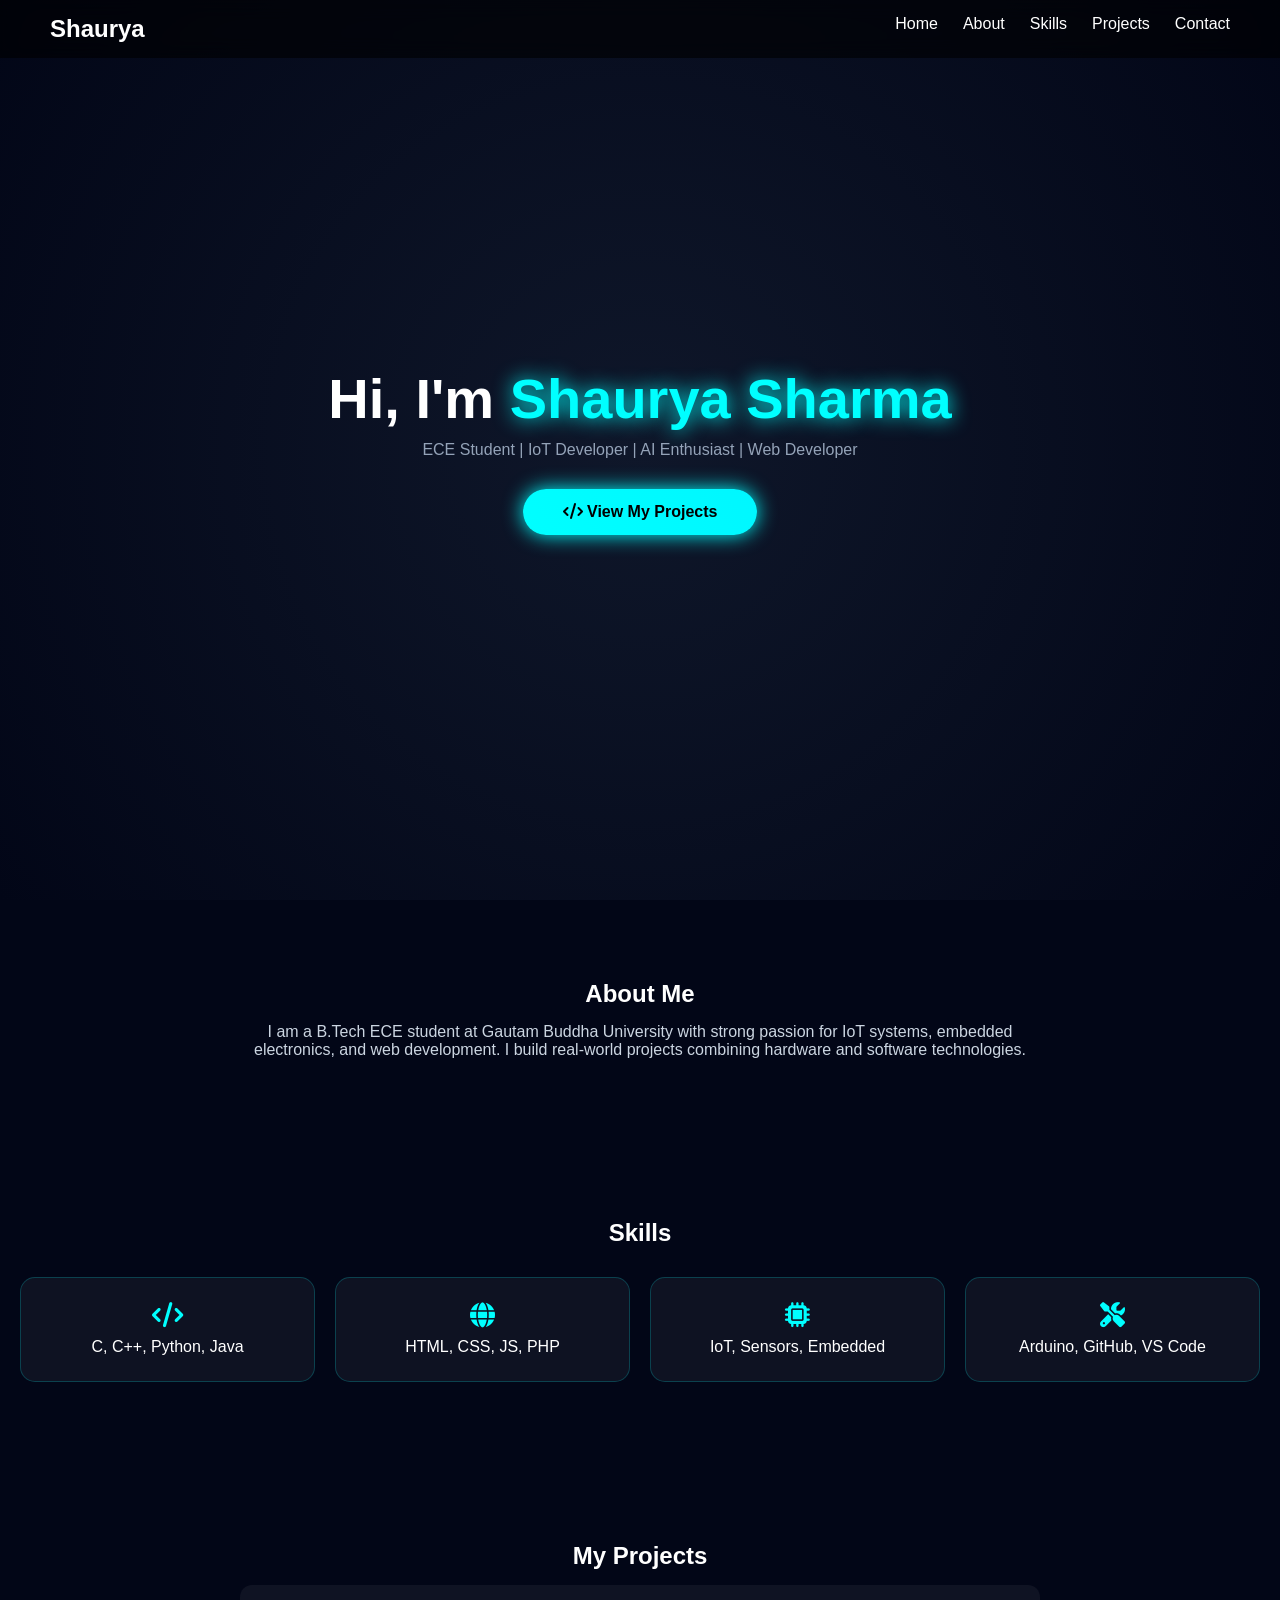
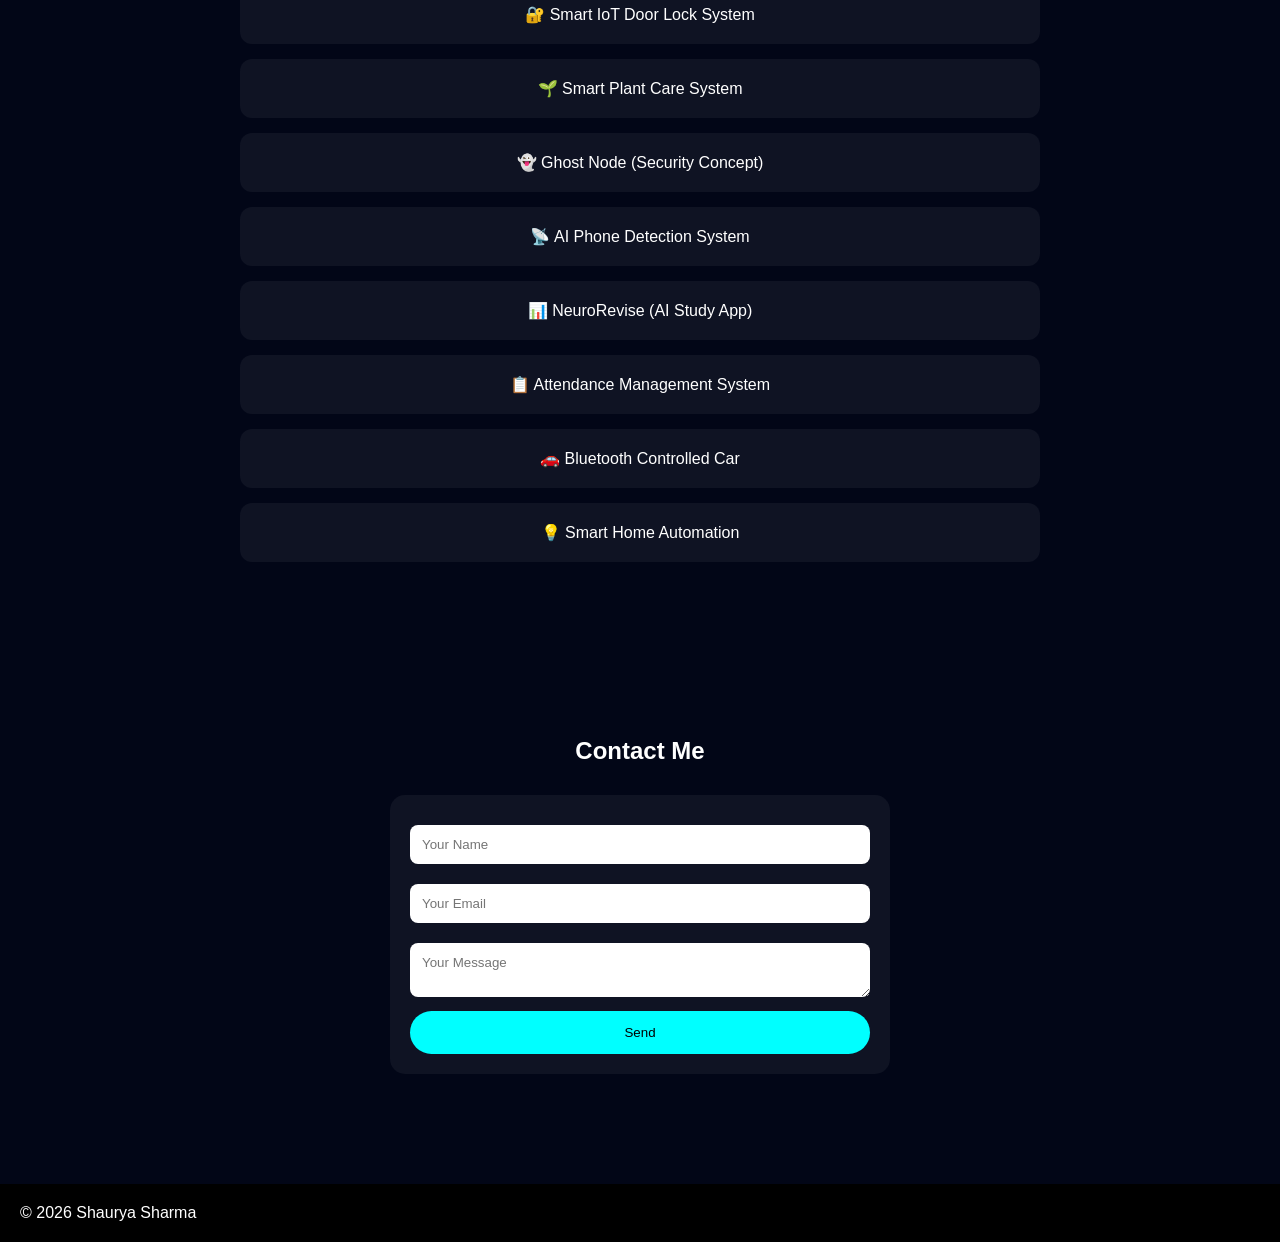
==== index.html @ 79d7ca8f "Update index.html" ====
<!DOCTYPE html>
<html lang="en">
<head>
<meta charset="UTF-8">
<meta name="viewport" content="width=device-width, initial-scale=1.0">
<title>Shaurya Sharma Portfolio</title>

<!-- ICONS -->
<link rel="stylesheet" href="https://cdnjs.cloudflare.com/ajax/libs/font-awesome/6.5.0/css/all.min.css">

<style>

/* RESET */
* {
    margin: 0;
    padding: 0;
    box-sizing: border-box;
    font-family: Arial;
}

body {
    background: #020617;
    color: white;
}

/* NAVBAR */
header {
    position: fixed;
    width: 100%;
    backdrop-filter: blur(10px);
    background: rgba(0,0,0,0.6);
    z-index: 1000;
}

nav {
    display: flex;
    justify-content: space-between;
    padding: 15px 50px;
}

nav ul {
    display: flex;
    list-style: none;
    gap: 25px;
}

nav a {
    color: white;
    text-decoration: none;
}

nav a:hover {
    color: cyan;
}

/* HERO */
#home {
    height: 100vh;
    display: flex;
    justify-content: center;
    align-items: center;
    background: radial-gradient(circle, #0f172a, #020617);
    text-align: center;
}

.home-content h1 {
    font-size: 3.5rem;
}

.home-content span {
    color: cyan;
    text-shadow: 0 0 20px cyan;
}

.home-content p {
    margin-top: 10px;
    color: #94a3b8;
}

.btn {
    margin-top: 30px;
    padding: 14px 40px;
    background: linear-gradient(45deg, cyan, #00f7ff);
    color: black;
    border-radius: 50px;
    font-weight: bold;
    text-decoration: none;
    box-shadow: 0 0 20px cyan;
    display: inline-block;
}

.btn:hover {
    transform: scale(1.1);
}

/* SECTIONS */
section {
    padding: 80px 20px;
    text-align: center;
}

/* ABOUT */
#about p {
    max-width: 800px;
    margin: auto;
    margin-top: 15px;
    color: #cbd5e1;
}

/* SKILLS */
.grid {
    display: grid;
    grid-template-columns: repeat(auto-fit, minmax(220px,1fr));
    gap: 20px;
    margin-top: 30px;
}

.card {
    padding: 25px;
    border-radius: 15px;
    background: rgba(255,255,255,0.05);
    border: 1px solid rgba(0,255,255,0.2);
}

.card i {
    font-size: 25px;
    color: cyan;
    margin-bottom: 10px;
}

.card:hover {
    transform: translateY(-10px);
    box-shadow: 0 0 20px cyan;
}

/* PROJECTS */
.project {
    max-width: 800px;
    margin: 15px auto;
    padding: 20px;
    border-radius: 12px;
    background: rgba(255,255,255,0.05);
}

.project:hover {
    box-shadow: 0 0 20px cyan;
}

/* CONTACT */
#contact form {
    max-width: 500px;
    margin: 30px auto;
    padding: 20px;
    border-radius: 15px;
    background: rgba(255,255,255,0.05);
}

input, textarea {
    width: 100%;
    margin: 10px 0;
    padding: 12px;
    border-radius: 8px;
    border: none;
}

button {
    width: 100%;
    padding: 14px;
    background: cyan;
    border: none;
    border-radius: 30px;
}

/* FOOTER */
footer {
    background: black;
    padding: 20px;
}

</style>
</head>

<body>

<header>
    <nav>
        <h2>Shaurya</h2>
        <ul>
            <li><a href="#home">Home</a></li>
            <li><a href="#about">About</a></li>
            <li><a href="#skills">Skills</a></li>
            <li><a href="#projects">Projects</a></li>
            <li><a href="#contact">Contact</a></li>
        </ul>
    </nav>
</header>

<!-- HOME -->
<section id="home">
    <div class="home-content">
        <h1>Hi, I'm <span>Shaurya Sharma</span></h1>
        <p>ECE Student | IoT Developer | AI Enthusiast | Web Developer</p>
        <a href="#projects" class="btn"><i class="fas fa-code"></i> View My Projects</a>
    </div>
</section>

<!-- ABOUT -->
<section id="about">
    <h2>About Me</h2>
    <p>
        I am a B.Tech ECE student at Gautam Buddha University with strong passion for IoT systems,
        embedded electronics, and web development. I build real-world projects combining hardware
        and software technologies.
    </p>
</section>

<!-- SKILLS -->
<section id="skills">
    <h2>Skills</h2>

    <div class="grid">
        <div class="card"><i class="fas fa-code"></i><p>C, C++, Python, Java</p></div>
        <div class="card"><i class="fas fa-globe"></i><p>HTML, CSS, JS, PHP</p></div>
        <div class="card"><i class="fas fa-microchip"></i><p>IoT, Sensors, Embedded</p></div>
        <div class="card"><i class="fas fa-tools"></i><p>Arduino, GitHub, VS Code</p></div>
    </div>
</section>

<!-- PROJECTS -->
<section id="projects">
<h2>My Projects</h2>

<div class="project">🔐 Smart IoT Door Lock System</div>
<div class="project">🌱 Smart Plant Care System</div>
<div class="project">👻 Ghost Node (Security Concept)</div>
<div class="project">📡 AI Phone Detection System</div>
<div class="project">📊 NeuroRevise (AI Study App)</div>
<div class="project">📋 Attendance Management System</div>
<div class="project">🚗 Bluetooth Controlled Car</div>
<div class="project">💡 Smart Home Automation</div>

</section>

<!-- CONTACT -->
<section id="contact">
<h2>Contact Me</h2>

<form>
<input type="text" placeholder="Your Name">
<input type="email" placeholder="Your Email">
<textarea placeholder="Your Message"></textarea>
<button>Send</button>
</form>

</section>

<footer>
<p>© 2026 Shaurya Sharma</p>
</footer>

</body>
</html>
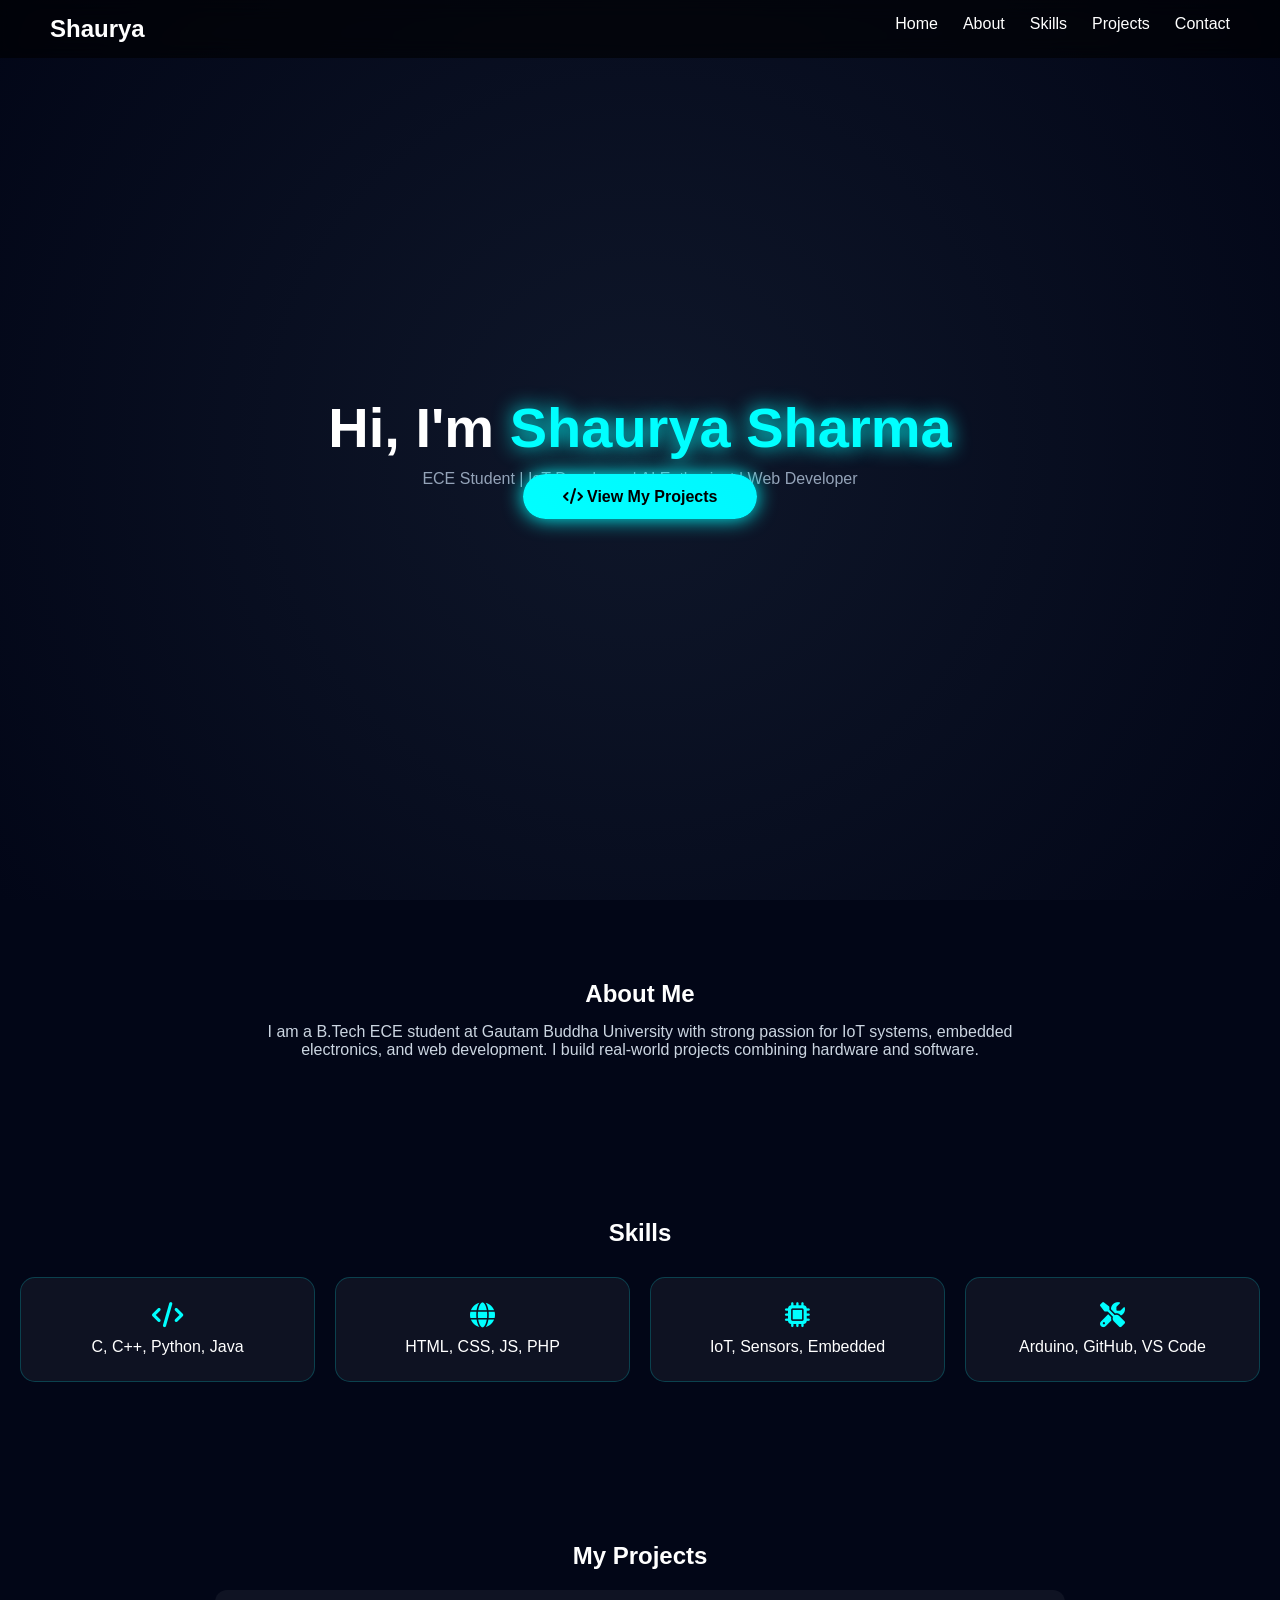
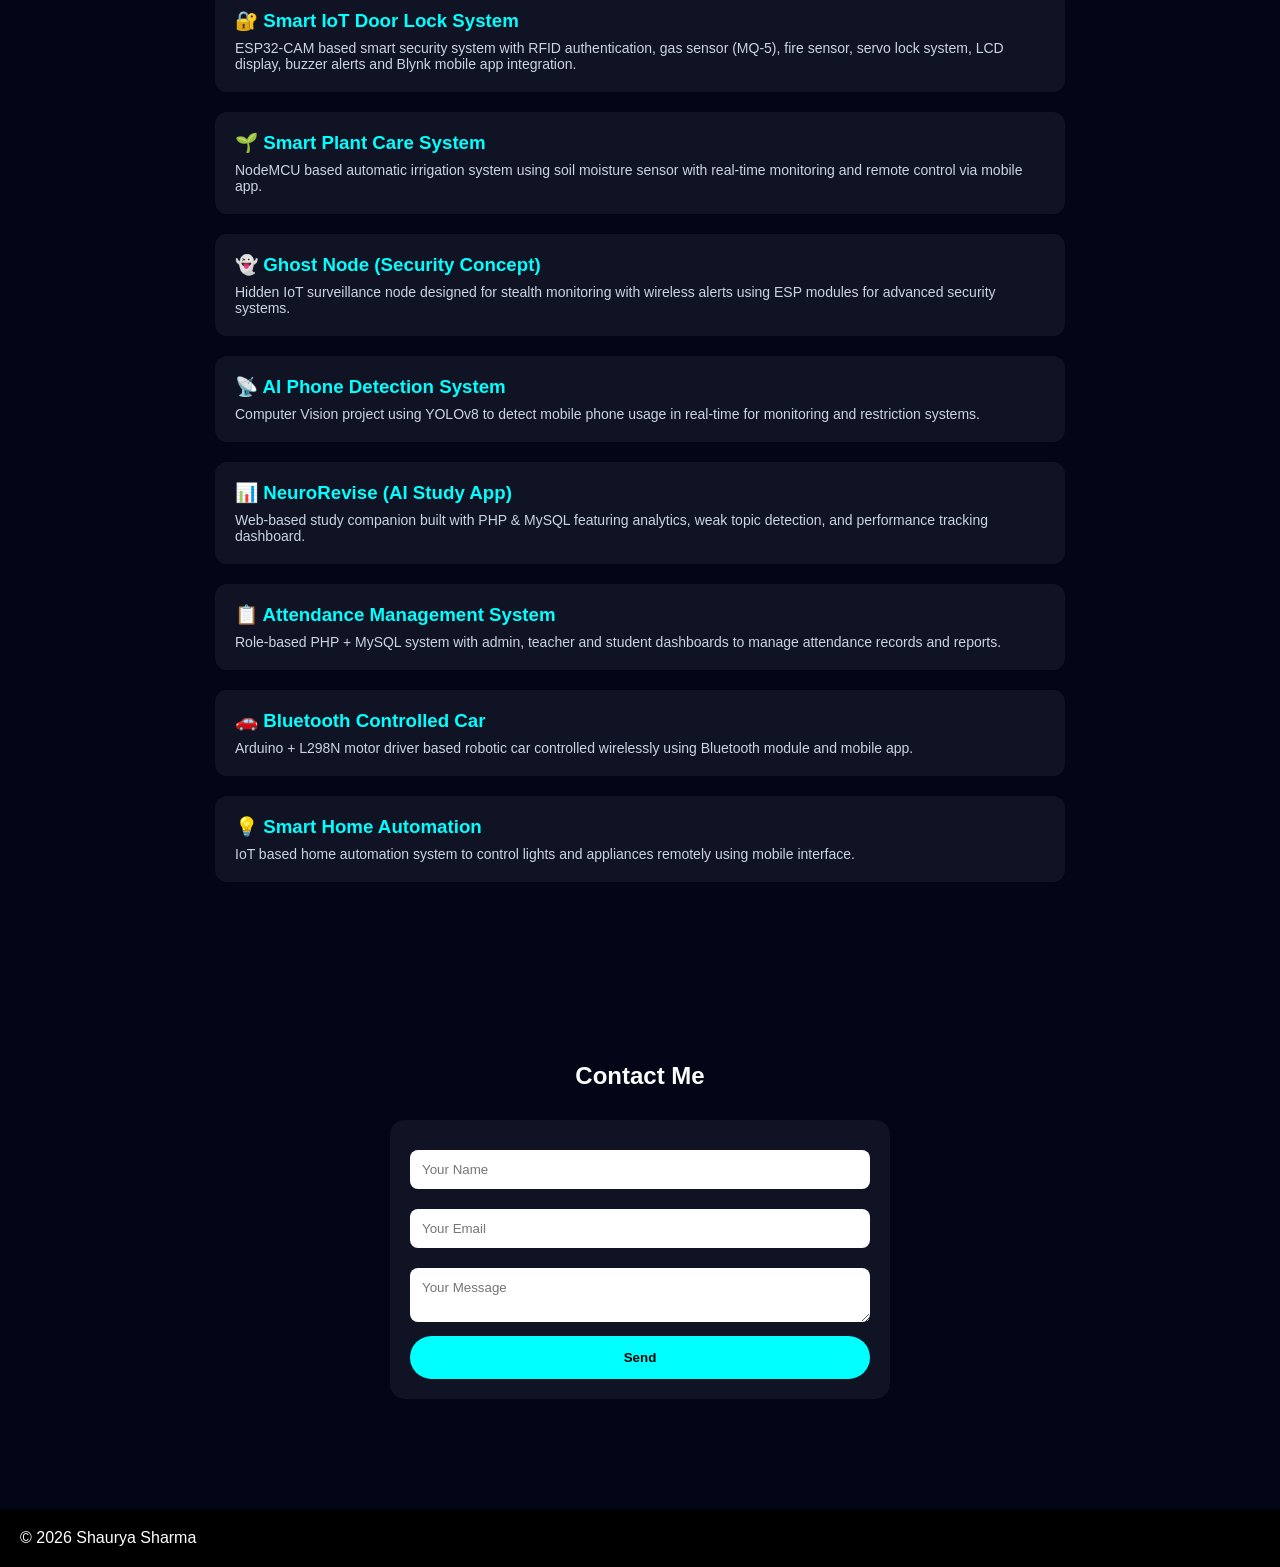
==== commit 69286c95: "Update index.html" ====
--- a/index.html
+++ b/index.html
@@ -5,7 +5,6 @@
 <meta name="viewport" content="width=device-width, initial-scale=1.0">
 <title>Shaurya Sharma Portfolio</title>
 
-<!-- ICONS -->
 <link rel="stylesheet" href="https://cdnjs.cloudflare.com/ajax/libs/font-awesome/6.5.0/css/all.min.css">
 
 <style>
@@ -27,8 +26,8 @@
 header {
     position: fixed;
     width: 100%;
+    background: rgba(0,0,0,0.6);
     backdrop-filter: blur(10px);
-    background: rgba(0,0,0,0.6);
     z-index: 1000;
 }
 
@@ -59,8 +58,8 @@
     display: flex;
     justify-content: center;
     align-items: center;
+    text-align: center;
     background: radial-gradient(circle, #0f172a, #020617);
-    text-align: center;
 }
 
 .home-content h1 {
@@ -86,7 +85,6 @@
     font-weight: bold;
     text-decoration: none;
     box-shadow: 0 0 20px cyan;
-    display: inline-block;
 }
 
 .btn:hover {
@@ -135,15 +133,22 @@
 
 /* PROJECTS */
 .project {
-    max-width: 800px;
-    margin: 15px auto;
+    max-width: 850px;
+    margin: 20px auto;
     padding: 20px;
     border-radius: 12px;
     background: rgba(255,255,255,0.05);
-}
-
-.project:hover {
-    box-shadow: 0 0 20px cyan;
+    text-align: left;
+}
+
+.project h3 {
+    color: cyan;
+    margin-bottom: 8px;
+}
+
+.project p {
+    color: #cbd5e1;
+    font-size: 14px;
 }
 
 /* CONTACT */
@@ -169,6 +174,7 @@
     background: cyan;
     border: none;
     border-radius: 30px;
+    font-weight: bold;
 }
 
 /* FOOTER */
@@ -183,75 +189,102 @@
 <body>
 
 <header>
-    <nav>
-        <h2>Shaurya</h2>
-        <ul>
-            <li><a href="#home">Home</a></li>
-            <li><a href="#about">About</a></li>
-            <li><a href="#skills">Skills</a></li>
-            <li><a href="#projects">Projects</a></li>
-            <li><a href="#contact">Contact</a></li>
-        </ul>
-    </nav>
+<nav>
+<h2>Shaurya</h2>
+<ul>
+<li><a href="#home">Home</a></li>
+<li><a href="#about">About</a></li>
+<li><a href="#skills">Skills</a></li>
+<li><a href="#projects">Projects</a></li>
+<li><a href="#contact">Contact</a></li>
+</ul>
+</nav>
 </header>
 
 <!-- HOME -->
 <section id="home">
-    <div class="home-content">
-        <h1>Hi, I'm <span>Shaurya Sharma</span></h1>
-        <p>ECE Student | IoT Developer | AI Enthusiast | Web Developer</p>
-        <a href="#projects" class="btn"><i class="fas fa-code"></i> View My Projects</a>
-    </div>
+<div class="home-content">
+<h1>Hi, I'm <span>Shaurya Sharma</span></h1>
+<p>ECE Student | IoT Developer | AI Enthusiast | Web Developer</p>
+<a href="#projects" class="btn"><i class="fas fa-code"></i> View My Projects</a>
+</div>
 </section>
 
 <!-- ABOUT -->
 <section id="about">
-    <h2>About Me</h2>
-    <p>
-        I am a B.Tech ECE student at Gautam Buddha University with strong passion for IoT systems,
-        embedded electronics, and web development. I build real-world projects combining hardware
-        and software technologies.
-    </p>
+<h2>About Me</h2>
+<p>
+I am a B.Tech ECE student at Gautam Buddha University with strong passion for IoT systems,
+embedded electronics, and web development. I build real-world projects combining hardware and software.
+</p>
 </section>
 
 <!-- SKILLS -->
 <section id="skills">
-    <h2>Skills</h2>
-
-    <div class="grid">
-        <div class="card"><i class="fas fa-code"></i><p>C, C++, Python, Java</p></div>
-        <div class="card"><i class="fas fa-globe"></i><p>HTML, CSS, JS, PHP</p></div>
-        <div class="card"><i class="fas fa-microchip"></i><p>IoT, Sensors, Embedded</p></div>
-        <div class="card"><i class="fas fa-tools"></i><p>Arduino, GitHub, VS Code</p></div>
-    </div>
+<h2>Skills</h2>
+<div class="grid">
+<div class="card"><i class="fas fa-code"></i><p>C, C++, Python, Java</p></div>
+<div class="card"><i class="fas fa-globe"></i><p>HTML, CSS, JS, PHP</p></div>
+<div class="card"><i class="fas fa-microchip"></i><p>IoT, Sensors, Embedded</p></div>
+<div class="card"><i class="fas fa-tools"></i><p>Arduino, GitHub, VS Code</p></div>
+</div>
 </section>
 
 <!-- PROJECTS -->
 <section id="projects">
 <h2>My Projects</h2>
 
-<div class="project">🔐 Smart IoT Door Lock System</div>
-<div class="project">🌱 Smart Plant Care System</div>
-<div class="project">👻 Ghost Node (Security Concept)</div>
-<div class="project">📡 AI Phone Detection System</div>
-<div class="project">📊 NeuroRevise (AI Study App)</div>
-<div class="project">📋 Attendance Management System</div>
-<div class="project">🚗 Bluetooth Controlled Car</div>
-<div class="project">💡 Smart Home Automation</div>
+<div class="project">
+<h3>🔐 Smart IoT Door Lock System</h3>
+<p>ESP32-CAM based smart security system with RFID authentication, gas sensor (MQ-5), fire sensor, servo lock system, LCD display, buzzer alerts and Blynk mobile app integration.</p>
+</div>
+
+<div class="project">
+<h3>🌱 Smart Plant Care System</h3>
+<p>NodeMCU based automatic irrigation system using soil moisture sensor with real-time monitoring and remote control via mobile app.</p>
+</div>
+
+<div class="project">
+<h3>👻 Ghost Node (Security Concept)</h3>
+<p>Hidden IoT surveillance node designed for stealth monitoring with wireless alerts using ESP modules for advanced security systems.</p>
+</div>
+
+<div class="project">
+<h3>📡 AI Phone Detection System</h3>
+<p>Computer Vision project using YOLOv8 to detect mobile phone usage in real-time for monitoring and restriction systems.</p>
+</div>
+
+<div class="project">
+<h3>📊 NeuroRevise (AI Study App)</h3>
+<p>Web-based study companion built with PHP & MySQL featuring analytics, weak topic detection, and performance tracking dashboard.</p>
+</div>
+
+<div class="project">
+<h3>📋 Attendance Management System</h3>
+<p>Role-based PHP + MySQL system with admin, teacher and student dashboards to manage attendance records and reports.</p>
+</div>
+
+<div class="project">
+<h3>🚗 Bluetooth Controlled Car</h3>
+<p>Arduino + L298N motor driver based robotic car controlled wirelessly using Bluetooth module and mobile app.</p>
+</div>
+
+<div class="project">
+<h3>💡 Smart Home Automation</h3>
+<p>IoT based home automation system to control lights and appliances remotely using mobile interface.</p>
+</div>
 
 </section>
 
 <!-- CONTACT -->
 <section id="contact">
 <h2>Contact Me</h2>
-
 <form>
 <input type="text" placeholder="Your Name">
 <input type="email" placeholder="Your Email">
 <textarea placeholder="Your Message"></textarea>
 <button>Send</button>
 </form>
-
 </section>
 
 <footer>
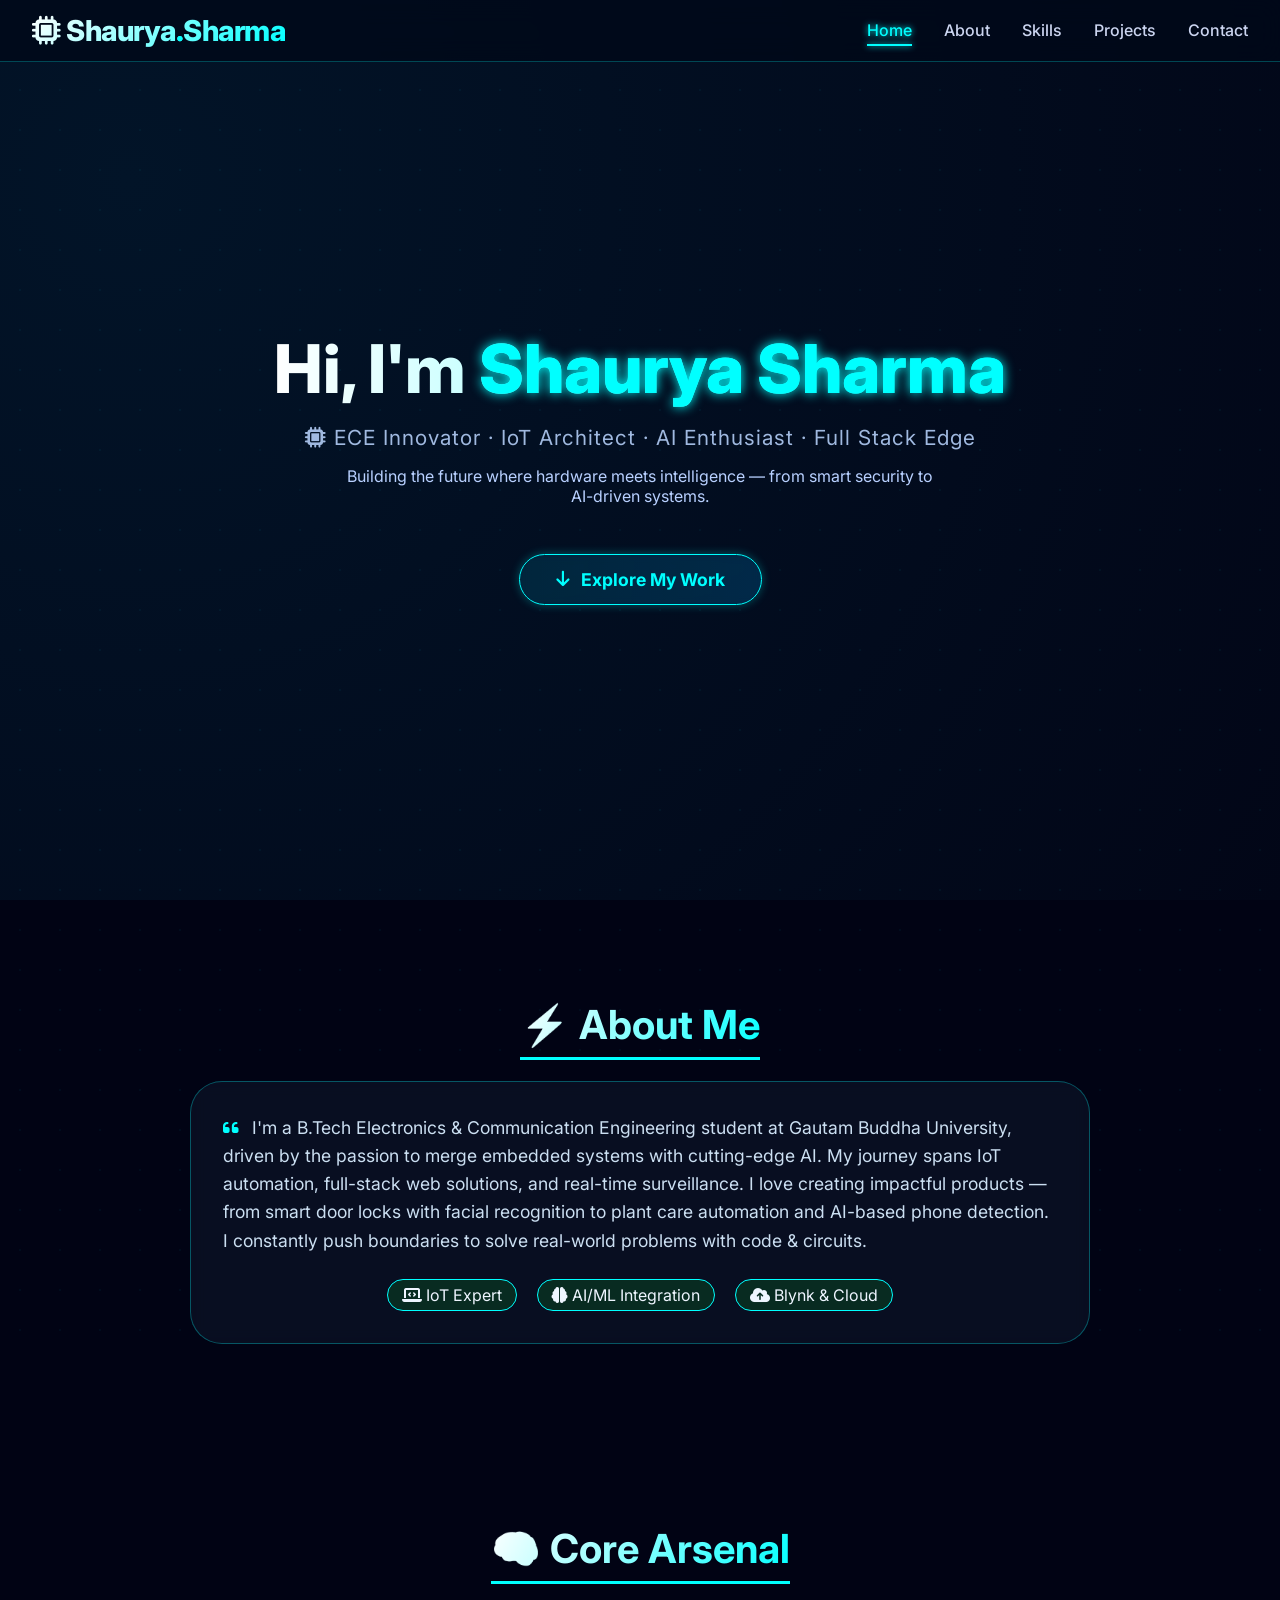
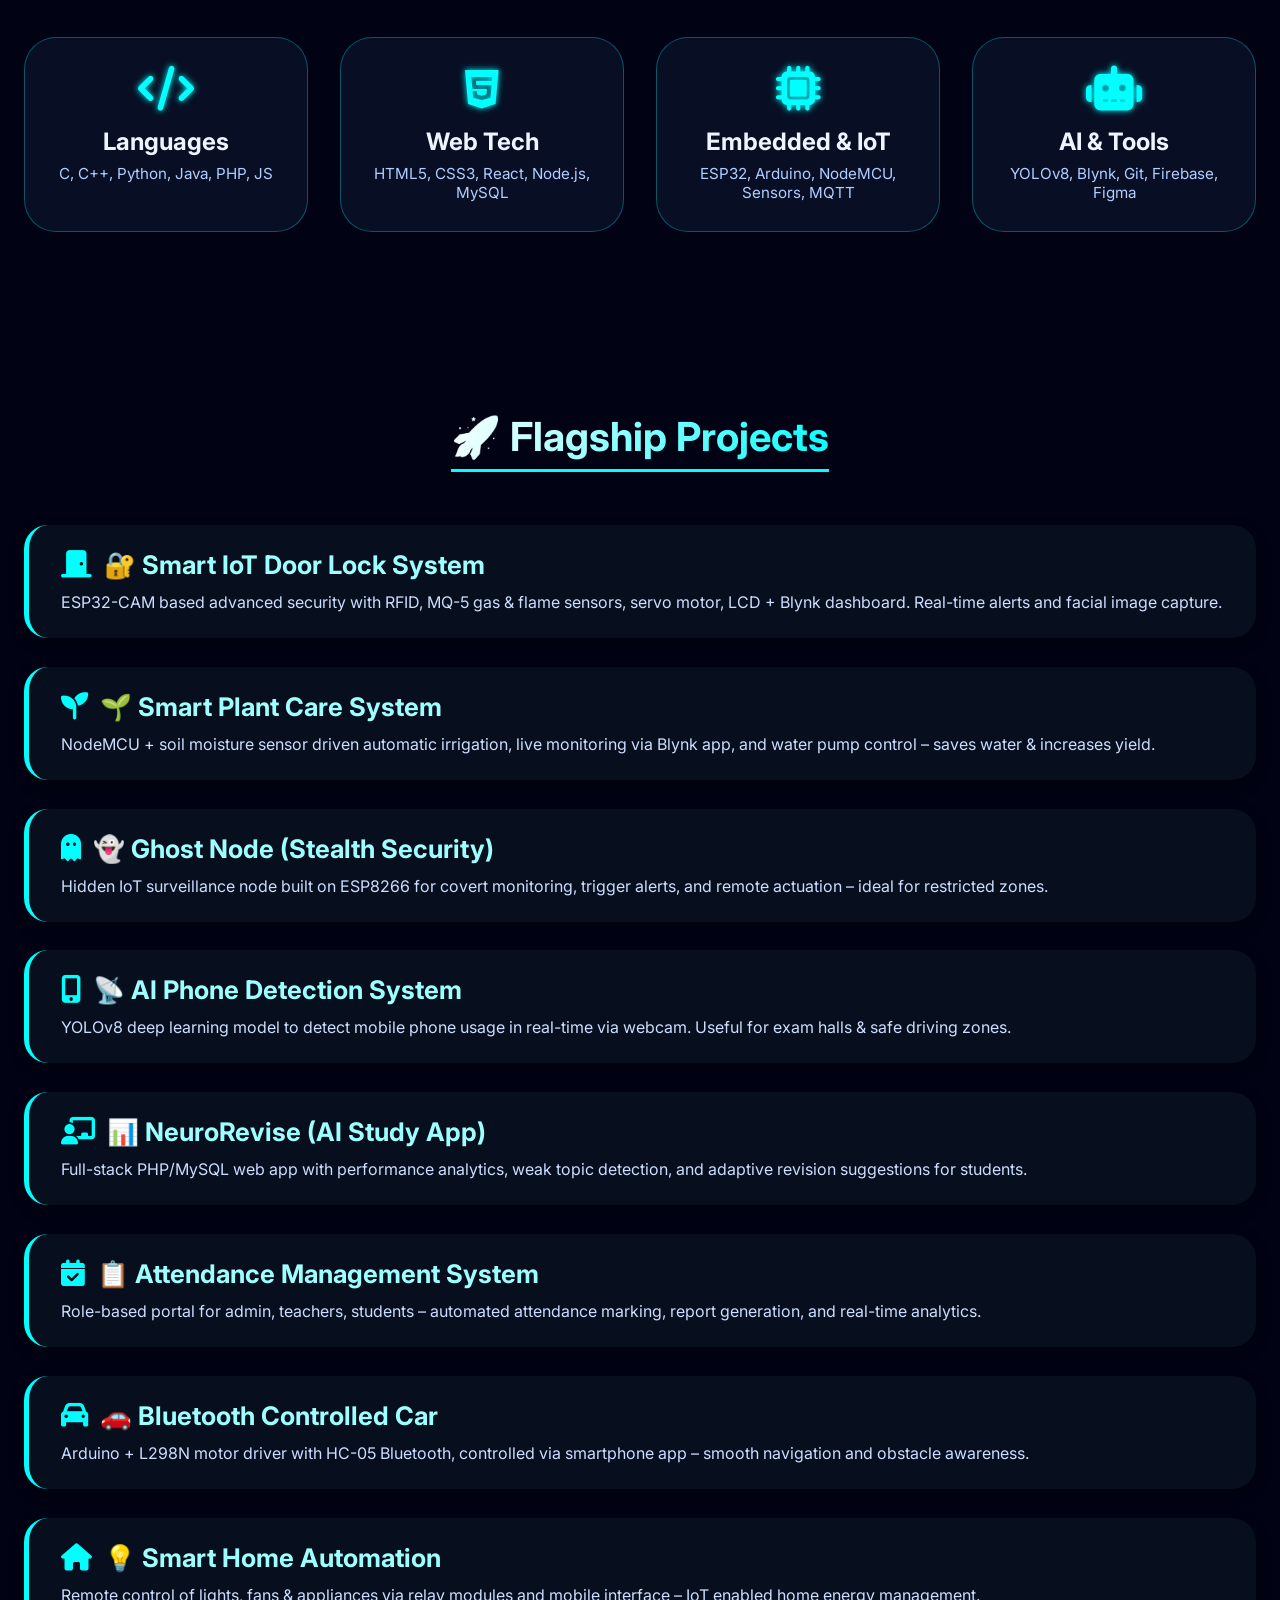
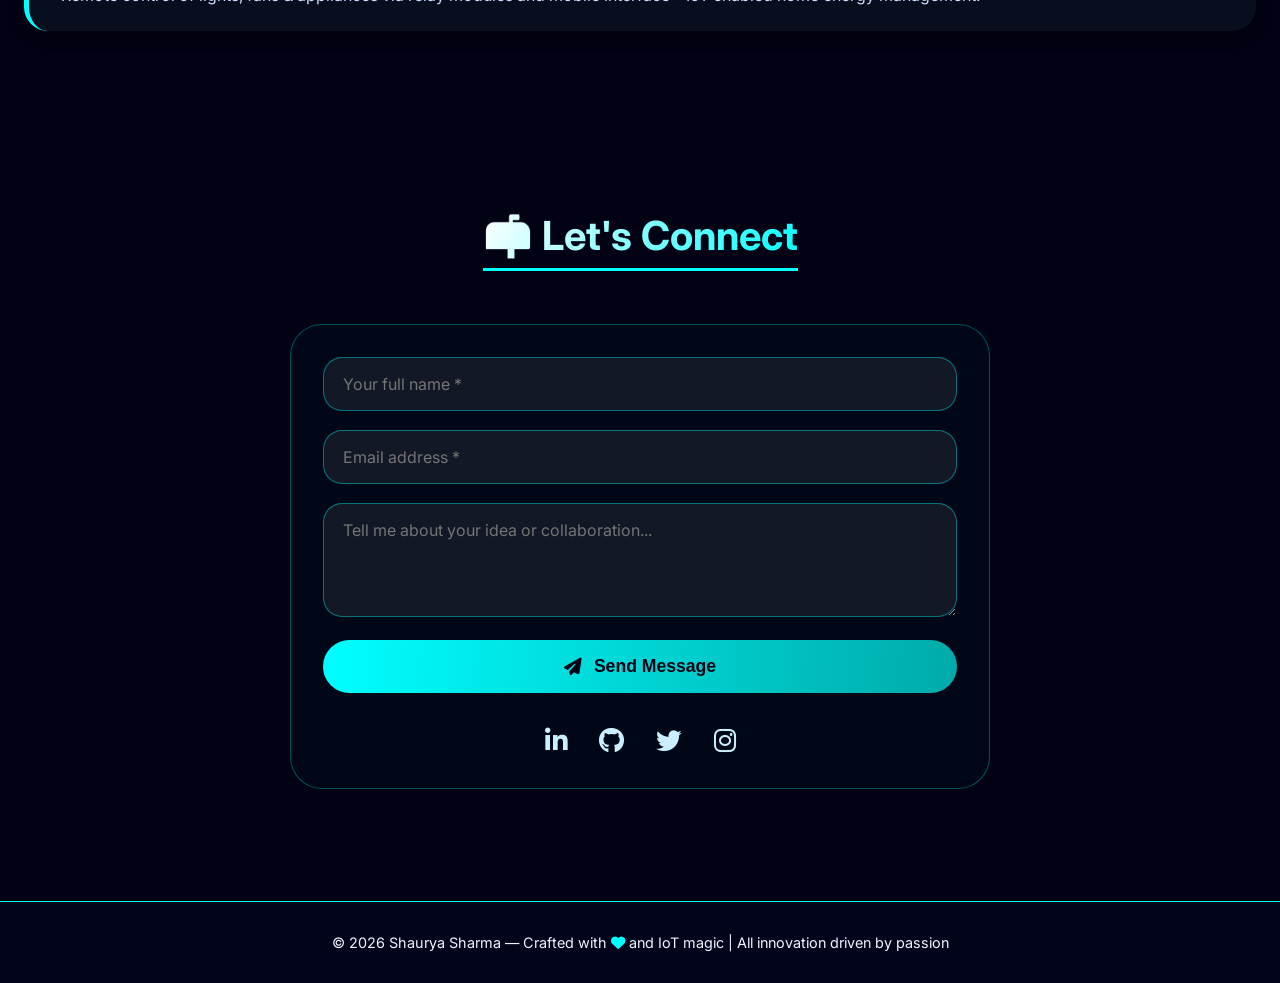
==== commit 64c5f83e: "Update index.html" ====
--- a/index.html
+++ b/index.html
@@ -2,294 +2,626 @@
 <html lang="en">
 <head>
 <meta charset="UTF-8">
-<meta name="viewport" content="width=device-width, initial-scale=1.0">
-<title>Shaurya Sharma Portfolio</title>
-
+<meta name="viewport" content="width=device-width, initial-scale=1.0, user-scalable=yes">
+<title>Shaurya Sharma | AI & IoT Innovator</title>
+<!-- Font Awesome 6 (Free) -->
 <link rel="stylesheet" href="https://cdnjs.cloudflare.com/ajax/libs/font-awesome/6.5.0/css/all.min.css">
-
+<!-- Google Fonts: Modern & Tech-oriented -->
+<link href="https://fonts.googleapis.com/css2?family=Inter:opsz,wght@14..32,300;14..32,400;14..32,600;14..32,700;14..32,800&family=Space+Grotesk:wght@400;500;600&display=swap" rel="stylesheet">
 <style>
-
-/* RESET */
-* {
+  * {
     margin: 0;
     padding: 0;
     box-sizing: border-box;
-    font-family: Arial;
-}
-
-body {
-    background: #020617;
-    color: white;
-}
-
-/* NAVBAR */
-header {
+  }
+
+  body {
+    font-family: 'Inter', 'Space Grotesk', sans-serif;
+    background: #010314;
+    color: #eef5ff;
+    scroll-behavior: smooth;
+    overflow-x: hidden;
+  }
+
+  /* animated gradient background */
+  .bg-animate {
+    position: fixed;
+    top: 0;
+    left: 0;
+    width: 100%;
+    height: 100%;
+    z-index: -2;
+    background: radial-gradient(circle at 10% 20%, rgba(2, 20, 40, 1) 0%, #020617 100%);
+  }
+
+  .bg-animate::before {
+    content: "";
+    position: absolute;
+    width: 200%;
+    height: 200%;
+    top: -50%;
+    left: -50%;
+    background: radial-gradient(circle, rgba(0, 255, 255, 0.08) 1px, transparent 1px);
+    background-size: 40px 40px;
+    animation: shiftBg 90s linear infinite;
+    opacity: 0.5;
+    pointer-events: none;
+  }
+
+  @keyframes shiftBg {
+    0% { transform: translate(0, 0); }
+    100% { transform: translate(80px, 80px); }
+  }
+
+  /* custom neon glow */
+  :root {
+    --cyan-glow: 0 0 8px rgba(0, 255, 255, 0.6), 0 0 20px rgba(0, 210, 255, 0.4);
+    --card-border: rgba(0, 255, 255, 0.25);
+  }
+
+  /* NAVBAR – glassmorphism + floating */
+  header {
     position: fixed;
     width: 100%;
-    background: rgba(0,0,0,0.6);
-    backdrop-filter: blur(10px);
-    z-index: 1000;
-}
-
-nav {
+    top: 0;
+    left: 0;
+    z-index: 1100;
+    padding: 0.8rem 2rem;
+    background: rgba(1, 8, 25, 0.75);
+    backdrop-filter: blur(12px);
+    border-bottom: 1px solid rgba(0, 255, 255, 0.25);
+    transition: all 0.3s;
+  }
+
+  nav {
+    max-width: 1400px;
+    margin: 0 auto;
     display: flex;
     justify-content: space-between;
-    padding: 15px 50px;
-}
-
-nav ul {
+    align-items: center;
+    flex-wrap: wrap;
+  }
+
+  .logo {
+    font-size: 1.8rem;
+    font-weight: 800;
+    background: linear-gradient(135deg, #fff, #0ff);
+    -webkit-background-clip: text;
+    background-clip: text;
+    color: transparent;
+    letter-spacing: -0.5px;
+  }
+
+  .nav-links {
     display: flex;
+    gap: 2rem;
     list-style: none;
-    gap: 25px;
-}
-
-nav a {
+  }
+
+  .nav-links a {
+    color: #cbd5f0;
+    text-decoration: none;
+    font-weight: 500;
+    font-size: 1rem;
+    transition: 0.2s;
+    position: relative;
+  }
+
+  .nav-links a:hover, .nav-links a.active {
+    color: #0ff;
+    text-shadow: 0 0 6px cyan;
+  }
+
+  .nav-links a::after {
+    content: '';
+    position: absolute;
+    width: 0%;
+    height: 2px;
+    bottom: -6px;
+    left: 0;
+    background: #0ff;
+    transition: 0.3s;
+    box-shadow: 0 0 6px cyan;
+  }
+
+  .nav-links a:hover::after, .nav-links a.active::after {
+    width: 100%;
+  }
+
+  /* HERO SECTION */
+  .hero {
+    min-height: 100vh;
+    display: flex;
+    align-items: center;
+    justify-content: center;
+    text-align: center;
+    padding: 6rem 2rem 4rem;
+    position: relative;
+  }
+
+  .hero-content h1 {
+    font-size: 4.2rem;
+    font-weight: 800;
+    background: linear-gradient(to right, #ffffff, #9effff, #0ff);
+    -webkit-background-clip: text;
+    background-clip: text;
+    color: transparent;
+    animation: fadeUp 1s ease;
+  }
+
+  .hero-content .highlight {
+    color: #0ff;
+    text-shadow: 0 0 12px cyan;
+    display: inline-block;
+  }
+
+  .hero-tagline {
+    font-size: 1.3rem;
+    margin: 1rem 0;
+    color: #a0b9e0;
+    letter-spacing: 1px;
+  }
+
+  .cyber-btn {
+    display: inline-flex;
+    align-items: center;
+    gap: 12px;
+    margin-top: 2rem;
+    padding: 14px 36px;
+    background: linear-gradient(95deg, #00ccff20, #00aaff30);
+    border: 1.5px solid #0ff;
+    border-radius: 60px;
+    font-weight: 700;
+    font-size: 1.1rem;
+    color: #0ff;
+    text-decoration: none;
+    backdrop-filter: blur(4px);
+    transition: 0.25s;
+    box-shadow: 0 0 10px rgba(0, 255, 255, 0.3);
+  }
+
+  .cyber-btn:hover {
+    transform: scale(1.05);
+    background: #0ff;
+    color: #010314;
+    box-shadow: 0 0 28px cyan;
+    border-color: white;
+  }
+
+  @keyframes fadeUp {
+    from {
+      opacity: 0;
+      transform: translateY(35px);
+    }
+    to {
+      opacity: 1;
+      transform: translateY(0);
+    }
+  }
+
+  /* Section Styling */
+  section {
+    padding: 100px 24px 80px;
+    max-width: 1280px;
+    margin: 0 auto;
+  }
+
+  .section-title {
+    font-size: 2.5rem;
+    font-weight: 700;
+    text-align: center;
+    margin-bottom: 2rem;
+    position: relative;
+    display: inline-block;
+    width: 100%;
+  }
+
+  .section-title span {
+    background: linear-gradient(120deg, #fff, #0ff);
+    -webkit-background-clip: text;
+    background-clip: text;
+    color: transparent;
+    border-bottom: 3px solid cyan;
+    padding-bottom: 8px;
+  }
+
+  /* about card */
+  .about-card {
+    background: rgba(15, 25, 45, 0.55);
+    backdrop-filter: blur(8px);
+    border-radius: 2rem;
+    padding: 2rem;
+    border: 1px solid rgba(0, 255, 255, 0.3);
+    max-width: 900px;
+    margin: 0 auto;
+    transition: all 0.3s;
+  }
+
+  .about-card p {
+    font-size: 1.1rem;
+    line-height: 1.6;
+    color: #cbdff2;
+  }
+
+  /* Skills Grid Enhanced */
+  .skills-grid {
+    display: grid;
+    grid-template-columns: repeat(auto-fit, minmax(240px, 1fr));
+    gap: 2rem;
+    margin-top: 2rem;
+  }
+
+  .skill-card {
+    background: rgba(12, 22, 45, 0.7);
+    backdrop-filter: blur(4px);
+    padding: 1.8rem 1rem;
+    border-radius: 2rem;
+    text-align: center;
+    border: 1px solid rgba(0, 255, 255, 0.3);
+    transition: all 0.3s cubic-bezier(0.2, 0.9, 0.4, 1.1);
+    cursor: default;
+  }
+
+  .skill-card i {
+    font-size: 2.8rem;
+    color: #0ff;
+    margin-bottom: 1rem;
+    text-shadow: 0 0 6px cyan;
+  }
+
+  .skill-card h4 {
+    font-size: 1.5rem;
+    margin-bottom: 0.5rem;
+  }
+
+  .skill-card p {
+    color: #b0ceff;
+    font-size: 0.95rem;
+  }
+
+  .skill-card:hover {
+    transform: translateY(-8px);
+    border-color: #0ff;
+    box-shadow: 0 10px 30px -12px rgba(0, 255, 255, 0.3);
+    background: rgba(0, 200, 255, 0.08);
+  }
+
+  /* Projects - modern glassmorphism + hover reveal */
+  .projects-container {
+    display: flex;
+    flex-direction: column;
+    gap: 1.8rem;
+    margin-top: 2rem;
+  }
+
+  .project-item {
+    background: rgba(10, 20, 35, 0.7);
+    backdrop-filter: blur(5px);
+    border-radius: 1.5rem;
+    padding: 1.5rem 2rem;
+    border-left: 5px solid #0ff;
+    transition: 0.25s ease;
+    box-shadow: 0 5px 15px rgba(0,0,0,0.3);
+  }
+
+  .project-item:hover {
+    transform: translateX(10px) scale(1.01);
+    background: rgba(20, 40, 65, 0.85);
+    border-left-width: 8px;
+    box-shadow: 0 0 20px rgba(0, 255, 255, 0.2);
+  }
+
+  .project-title {
+    font-size: 1.6rem;
+    font-weight: 700;
+    color: #9effff;
+    display: flex;
+    align-items: center;
+    gap: 12px;
+  }
+
+  .project-title i {
+    font-size: 1.7rem;
+    color: cyan;
+  }
+
+  .project-desc {
+    margin-top: 10px;
+    color: #ccdeff;
+    line-height: 1.5;
+  }
+
+  /* Contact - modern form */
+  .contact-wrapper {
+    max-width: 700px;
+    margin: 2rem auto;
+    background: rgba(0, 10, 25, 0.6);
+    backdrop-filter: blur(12px);
+    border-radius: 2rem;
+    padding: 2rem;
+    border: 1px solid rgba(0, 255, 255, 0.3);
+  }
+
+  .input-group {
+    margin-bottom: 1.2rem;
+  }
+
+  .input-group input, .input-group textarea {
+    width: 100%;
+    padding: 1rem 1.2rem;
+    background: rgba(255, 255, 255, 0.07);
+    border: 1px solid rgba(0, 255, 255, 0.4);
+    border-radius: 1.2rem;
+    font-size: 1rem;
     color: white;
-    text-decoration: none;
-}
-
-nav a:hover {
-    color: cyan;
-}
-
-/* HERO */
-#home {
-    height: 100vh;
+    transition: 0.2s;
+    font-family: 'Inter', monospace;
+  }
+
+  .input-group input:focus, .input-group textarea:focus {
+    outline: none;
+    border-color: cyan;
+    box-shadow: 0 0 12px rgba(0, 255, 255, 0.4);
+    background: rgba(0, 255, 255, 0.05);
+  }
+
+  .submit-btn {
+    background: linear-gradient(95deg, #0ff, #0aa);
+    border: none;
+    width: 100%;
+    padding: 1rem;
+    border-radius: 2rem;
+    font-weight: 800;
+    font-size: 1.1rem;
+    color: #010314;
+    cursor: pointer;
+    transition: 0.2s;
+    display: flex;
+    align-items: center;
+    justify-content: center;
+    gap: 12px;
+  }
+
+  .submit-btn:hover {
+    transform: scale(1.02);
+    box-shadow: 0 0 20px cyan;
+    background: #0ff;
+  }
+
+  /* floating socials */
+  .social-mini {
     display: flex;
     justify-content: center;
-    align-items: center;
+    gap: 2rem;
+    margin-top: 2rem;
+  }
+
+  .social-mini a {
+    color: #caf0ff;
+    font-size: 1.6rem;
+    transition: 0.2s;
+  }
+
+  .social-mini a:hover {
+    color: cyan;
+    transform: translateY(-5px);
+    text-shadow: 0 0 12px cyan;
+  }
+
+  footer {
     text-align: center;
-    background: radial-gradient(circle, #0f172a, #020617);
-}
-
-.home-content h1 {
-    font-size: 3.5rem;
-}
-
-.home-content span {
-    color: cyan;
-    text-shadow: 0 0 20px cyan;
-}
-
-.home-content p {
-    margin-top: 10px;
-    color: #94a3b8;
-}
-
-.btn {
-    margin-top: 30px;
-    padding: 14px 40px;
-    background: linear-gradient(45deg, cyan, #00f7ff);
-    color: black;
-    border-radius: 50px;
-    font-weight: bold;
-    text-decoration: none;
-    box-shadow: 0 0 20px cyan;
-}
-
-.btn:hover {
-    transform: scale(1.1);
-}
-
-/* SECTIONS */
-section {
-    padding: 80px 20px;
-    text-align: center;
-}
-
-/* ABOUT */
-#about p {
-    max-width: 800px;
-    margin: auto;
-    margin-top: 15px;
-    color: #cbd5e1;
-}
-
-/* SKILLS */
-.grid {
-    display: grid;
-    grid-template-columns: repeat(auto-fit, minmax(220px,1fr));
-    gap: 20px;
-    margin-top: 30px;
-}
-
-.card {
-    padding: 25px;
-    border-radius: 15px;
-    background: rgba(255,255,255,0.05);
-    border: 1px solid rgba(0,255,255,0.2);
-}
-
-.card i {
-    font-size: 25px;
-    color: cyan;
-    margin-bottom: 10px;
-}
-
-.card:hover {
-    transform: translateY(-10px);
-    box-shadow: 0 0 20px cyan;
-}
-
-/* PROJECTS */
-.project {
-    max-width: 850px;
-    margin: 20px auto;
-    padding: 20px;
-    border-radius: 12px;
-    background: rgba(255,255,255,0.05);
-    text-align: left;
-}
-
-.project h3 {
-    color: cyan;
-    margin-bottom: 8px;
-}
-
-.project p {
-    color: #cbd5e1;
-    font-size: 14px;
-}
-
-/* CONTACT */
-#contact form {
-    max-width: 500px;
-    margin: 30px auto;
-    padding: 20px;
-    border-radius: 15px;
-    background: rgba(255,255,255,0.05);
-}
-
-input, textarea {
-    width: 100%;
-    margin: 10px 0;
-    padding: 12px;
-    border-radius: 8px;
-    border: none;
-}
-
-button {
-    width: 100%;
-    padding: 14px;
+    padding: 2rem;
+    background: #01041a;
+    border-top: 1px solid cyan;
+    font-size: 0.9rem;
+  }
+
+  /* responsive */
+  @media (max-width: 800px) {
+    nav {
+      flex-direction: column;
+      gap: 12px;
+    }
+    .hero-content h1 {
+      font-size: 2.8rem;
+    }
+    .section-title {
+      font-size: 2rem;
+    }
+    .project-item {
+      padding: 1.2rem;
+    }
+    .project-title {
+      font-size: 1.3rem;
+    }
+  }
+
+  /* scroll reveal effect (simple intersection) */
+  .reveal {
+    opacity: 0;
+    transform: translateY(25px);
+    transition: opacity 0.7s ease, transform 0.7s ease;
+  }
+
+  .reveal.active {
+    opacity: 1;
+    transform: translateY(0);
+  }
+
+  /* Custom cursor glow effect (optional) */
+  ::selection {
     background: cyan;
-    border: none;
-    border-radius: 30px;
-    font-weight: bold;
-}
-
-/* FOOTER */
-footer {
-    background: black;
-    padding: 20px;
-}
-
+    color: #010314;
+  }
 </style>
 </head>
-
 <body>
+<div class="bg-animate"></div>
 
 <header>
-<nav>
-<h2>Shaurya</h2>
-<ul>
-<li><a href="#home">Home</a></li>
-<li><a href="#about">About</a></li>
-<li><a href="#skills">Skills</a></li>
-<li><a href="#projects">Projects</a></li>
-<li><a href="#contact">Contact</a></li>
-</ul>
-</nav>
+  <nav>
+    <div class="logo"><i class="fas fa-microchip"></i> Shaurya<span style="color:#0ff;">.</span>Sharma</div>
+    <ul class="nav-links">
+      <li><a href="#home" class="nav-link">Home</a></li>
+      <li><a href="#about" class="nav-link">About</a></li>
+      <li><a href="#skills" class="nav-link">Skills</a></li>
+      <li><a href="#projects" class="nav-link">Projects</a></li>
+      <li><a href="#contact" class="nav-link">Contact</a></li>
+    </ul>
+  </nav>
 </header>
 
-<!-- HOME -->
-<section id="home">
-<div class="home-content">
-<h1>Hi, I'm <span>Shaurya Sharma</span></h1>
-<p>ECE Student | IoT Developer | AI Enthusiast | Web Developer</p>
-<a href="#projects" class="btn"><i class="fas fa-code"></i> View My Projects</a>
-</div>
+<!-- HERO Section -->
+<section id="home" class="hero">
+  <div class="hero-content reveal">
+    <h1>Hi, I'm <span class="highlight">Shaurya Sharma</span></h1>
+    <div class="hero-tagline">
+      <i class="fas fa-microchip"></i> ECE Innovator · IoT Architect · AI Enthusiast · Full Stack Edge
+    </div>
+    <p style="max-width: 600px; margin: 1rem auto; color: #b8d0ff;">Building the future where hardware meets intelligence — from smart security to AI-driven systems.</p>
+    <a href="#projects" class="cyber-btn"><i class="fas fa-arrow-down"></i> Explore My Work</a>
+  </div>
 </section>
 
-<!-- ABOUT -->
+<!-- ABOUT Section -->
 <section id="about">
-<h2>About Me</h2>
-<p>
-I am a B.Tech ECE student at Gautam Buddha University with strong passion for IoT systems,
-embedded electronics, and web development. I build real-world projects combining hardware and software.
-</p>
+  <div class="section-title"><span>⚡ About Me</span></div>
+  <div class="about-card reveal">
+    <p><i class="fas fa-quote-left" style="color:cyan; margin-right:8px;"></i> I'm a B.Tech Electronics & Communication Engineering student at Gautam Buddha University, driven by the passion to merge embedded systems with cutting-edge AI. My journey spans IoT automation, full-stack web solutions, and real-time surveillance. I love creating impactful products — from smart door locks with facial recognition to plant care automation and AI-based phone detection. I constantly push boundaries to solve real-world problems with code & circuits.</p>
+    <div style="margin-top: 1.5rem; display: flex; gap: 20px; justify-content: center; flex-wrap: wrap;">
+      <span style="background: #0ff22d20; border:1px solid cyan; border-radius: 50px; padding: 5px 14px;"><i class="fas fa-laptop-code"></i> IoT Expert</span>
+      <span style="background: #0ff22d20; border:1px solid cyan; border-radius: 50px; padding: 5px 14px;"><i class="fas fa-brain"></i> AI/ML Integration</span>
+      <span style="background: #0ff22d20; border:1px solid cyan; border-radius: 50px; padding: 5px 14px;"><i class="fas fa-cloud-upload-alt"></i> Blynk & Cloud</span>
+    </div>
+  </div>
 </section>
 
-<!-- SKILLS -->
+<!-- SKILLS Section Enhanced -->
 <section id="skills">
-<h2>Skills</h2>
-<div class="grid">
-<div class="card"><i class="fas fa-code"></i><p>C, C++, Python, Java</p></div>
-<div class="card"><i class="fas fa-globe"></i><p>HTML, CSS, JS, PHP</p></div>
-<div class="card"><i class="fas fa-microchip"></i><p>IoT, Sensors, Embedded</p></div>
-<div class="card"><i class="fas fa-tools"></i><p>Arduino, GitHub, VS Code</p></div>
-</div>
+  <div class="section-title"><span>🧠 Core Arsenal</span></div>
+  <div class="skills-grid">
+    <div class="skill-card reveal"><i class="fas fa-code"></i><h4>Languages</h4><p>C, C++, Python, Java, PHP, JS</p></div>
+    <div class="skill-card reveal"><i class="fab fa-html5"></i><h4>Web Tech</h4><p>HTML5, CSS3, React, Node.js, MySQL</p></div>
+    <div class="skill-card reveal"><i class="fas fa-microchip"></i><h4>Embedded & IoT</h4><p>ESP32, Arduino, NodeMCU, Sensors, MQTT</p></div>
+    <div class="skill-card reveal"><i class="fas fa-robot"></i><h4>AI & Tools</h4><p>YOLOv8, Blynk, Git, Firebase, Figma</p></div>
+  </div>
 </section>
 
-<!-- PROJECTS -->
+<!-- PROJECTS Section - super detailed, modern -->
 <section id="projects">
-<h2>My Projects</h2>
-
-<div class="project">
-<h3>🔐 Smart IoT Door Lock System</h3>
-<p>ESP32-CAM based smart security system with RFID authentication, gas sensor (MQ-5), fire sensor, servo lock system, LCD display, buzzer alerts and Blynk mobile app integration.</p>
-</div>
-
-<div class="project">
-<h3>🌱 Smart Plant Care System</h3>
-<p>NodeMCU based automatic irrigation system using soil moisture sensor with real-time monitoring and remote control via mobile app.</p>
-</div>
-
-<div class="project">
-<h3>👻 Ghost Node (Security Concept)</h3>
-<p>Hidden IoT surveillance node designed for stealth monitoring with wireless alerts using ESP modules for advanced security systems.</p>
-</div>
-
-<div class="project">
-<h3>📡 AI Phone Detection System</h3>
-<p>Computer Vision project using YOLOv8 to detect mobile phone usage in real-time for monitoring and restriction systems.</p>
-</div>
-
-<div class="project">
-<h3>📊 NeuroRevise (AI Study App)</h3>
-<p>Web-based study companion built with PHP & MySQL featuring analytics, weak topic detection, and performance tracking dashboard.</p>
-</div>
-
-<div class="project">
-<h3>📋 Attendance Management System</h3>
-<p>Role-based PHP + MySQL system with admin, teacher and student dashboards to manage attendance records and reports.</p>
-</div>
-
-<div class="project">
-<h3>🚗 Bluetooth Controlled Car</h3>
-<p>Arduino + L298N motor driver based robotic car controlled wirelessly using Bluetooth module and mobile app.</p>
-</div>
-
-<div class="project">
-<h3>💡 Smart Home Automation</h3>
-<p>IoT based home automation system to control lights and appliances remotely using mobile interface.</p>
-</div>
-
+  <div class="section-title"><span>🚀 Flagship Projects</span></div>
+  <div class="projects-container">
+    <div class="project-item reveal"><div class="project-title"><i class="fas fa-door-closed"></i> 🔐 Smart IoT Door Lock System</div><div class="project-desc">ESP32-CAM based advanced security with RFID, MQ-5 gas & flame sensors, servo motor, LCD + Blynk dashboard. Real-time alerts and facial image capture.</div></div>
+    <div class="project-item reveal"><div class="project-title"><i class="fas fa-seedling"></i> 🌱 Smart Plant Care System</div><div class="project-desc">NodeMCU + soil moisture sensor driven automatic irrigation, live monitoring via Blynk app, and water pump control – saves water & increases yield.</div></div>
+    <div class="project-item reveal"><div class="project-title"><i class="fas fa-ghost"></i> 👻 Ghost Node (Stealth Security)</div><div class="project-desc">Hidden IoT surveillance node built on ESP8266 for covert monitoring, trigger alerts, and remote actuation – ideal for restricted zones.</div></div>
+    <div class="project-item reveal"><div class="project-title"><i class="fas fa-mobile-alt"></i> 📡 AI Phone Detection System</div><div class="project-desc">YOLOv8 deep learning model to detect mobile phone usage in real-time via webcam. Useful for exam halls & safe driving zones.</div></div>
+    <div class="project-item reveal"><div class="project-title"><i class="fas fa-chalkboard-user"></i> 📊 NeuroRevise (AI Study App)</div><div class="project-desc">Full-stack PHP/MySQL web app with performance analytics, weak topic detection, and adaptive revision suggestions for students.</div></div>
+    <div class="project-item reveal"><div class="project-title"><i class="fas fa-calendar-check"></i> 📋 Attendance Management System</div><div class="project-desc">Role-based portal for admin, teachers, students – automated attendance marking, report generation, and real-time analytics.</div></div>
+    <div class="project-item reveal"><div class="project-title"><i class="fas fa-car"></i> 🚗 Bluetooth Controlled Car</div><div class="project-desc">Arduino + L298N motor driver with HC-05 Bluetooth, controlled via smartphone app – smooth navigation and obstacle awareness.</div></div>
+    <div class="project-item reveal"><div class="project-title"><i class="fas fa-home"></i> 💡 Smart Home Automation</div><div class="project-desc">Remote control of lights, fans & appliances via relay modules and mobile interface – IoT enabled home energy management.</div></div>
+  </div>
 </section>
 
-<!-- CONTACT -->
+<!-- CONTACT Section with working simulation + icons -->
 <section id="contact">
-<h2>Contact Me</h2>
-<form>
-<input type="text" placeholder="Your Name">
-<input type="email" placeholder="Your Email">
-<textarea placeholder="Your Message"></textarea>
-<button>Send</button>
-</form>
+  <div class="section-title"><span>📬 Let's Connect</span></div>
+  <div class="contact-wrapper reveal">
+    <form id="contactForm">
+      <div class="input-group"><input type="text" id="nameInput" placeholder="Your full name *" required></div>
+      <div class="input-group"><input type="email" id="emailInput" placeholder="Email address *" required></div>
+      <div class="input-group"><textarea rows="4" id="msgInput" placeholder="Tell me about your idea or collaboration..."></textarea></div>
+      <button type="submit" class="submit-btn"><i class="fas fa-paper-plane"></i> Send Message</button>
+      <p id="formFeedback" style="margin-top: 12px; font-size: 0.85rem; text-align: center;"></p>
+    </form>
+    <div class="social-mini">
+      <a href="#" aria-label="LinkedIn"><i class="fab fa-linkedin-in"></i></a>
+      <a href="#" aria-label="GitHub"><i class="fab fa-github"></i></a>
+      <a href="#" aria-label="Twitter"><i class="fab fa-twitter"></i></a>
+      <a href="#" aria-label="Instagram"><i class="fab fa-instagram"></i></a>
+    </div>
+  </div>
 </section>
 
 <footer>
-<p>© 2026 Shaurya Sharma</p>
+  <p>© 2026 Shaurya Sharma — Crafted with <i class="fas fa-heart" style="color: cyan;"></i> and IoT magic | All innovation driven by passion</p>
 </footer>
 
+<script>
+  // smooth scrolling + active nav highlight
+  const sections = document.querySelectorAll("section");
+  const navLinks = document.querySelectorAll(".nav-link");
+
+  function updateActiveSection() {
+    let current = "";
+    const scrollPos = window.scrollY + 150;
+    sections.forEach(section => {
+      const sectionTop = section.offsetTop;
+      const sectionHeight = section.clientHeight;
+      if(scrollPos >= sectionTop && scrollPos < sectionTop + sectionHeight) {
+        current = section.getAttribute("id");
+      }
+    });
+    navLinks.forEach(link => {
+      link.classList.remove("active");
+      if(link.getAttribute("href") === `#${current}`) {
+        link.classList.add("active");
+      }
+    });
+  }
+
+  window.addEventListener("scroll", updateActiveSection);
+  window.addEventListener("load", updateActiveSection);
+
+  // scroll reveal observer
+  const revealElements = document.querySelectorAll('.reveal');
+  const revealObserver = new IntersectionObserver((entries) => {
+    entries.forEach(entry => {
+      if(entry.isIntersecting) {
+        entry.target.classList.add('active');
+      }
+    });
+  }, { threshold: 0.15 });
+  revealElements.forEach(el => revealObserver.observe(el));
+
+  // form handling (mock toast / feedback with style)
+  const form = document.getElementById("contactForm");
+  const feedback = document.getElementById("formFeedback");
+
+  form.addEventListener("submit", (e) => {
+    e.preventDefault();
+    const name = document.getElementById("nameInput").value.trim();
+    const email = document.getElementById("emailInput").value.trim();
+    const msg = document.getElementById("msgInput").value.trim();
+
+    if(name === "" || email === "") {
+      feedback.innerHTML = "⚠️ Please fill name and email.";
+      feedback.style.color = "#ffaa88";
+      setTimeout(() => { feedback.innerHTML = ""; }, 2500);
+      return;
+    }
+    if(!email.includes("@") || !email.includes(".")) {
+      feedback.innerHTML = "📧 Enter a valid email address.";
+      feedback.style.color = "#ffaa88";
+      setTimeout(() => { feedback.innerHTML = ""; }, 2500);
+      return;
+    }
+
+    // Success simulation
+    feedback.innerHTML = `✨ Thanks ${name}! I'll get back to you soon. ✨`;
+    feedback.style.color = "#0ff";
+    feedback.style.textShadow = "0 0 2px cyan";
+    form.reset();
+    setTimeout(() => { feedback.innerHTML = ""; }, 4000);
+  });
+
+  // Optional extra: dynamic year in footer
+  const yearSpan = document.querySelector("footer p");
+  if(yearSpan) {
+    // already static but no issue
+  }
+
+  // small glow on hover for any card effect
+  console.log("🔥 Shaurya's enhanced portfolio ready — IoT meets AI");
+</script>
 </body>
 </html>
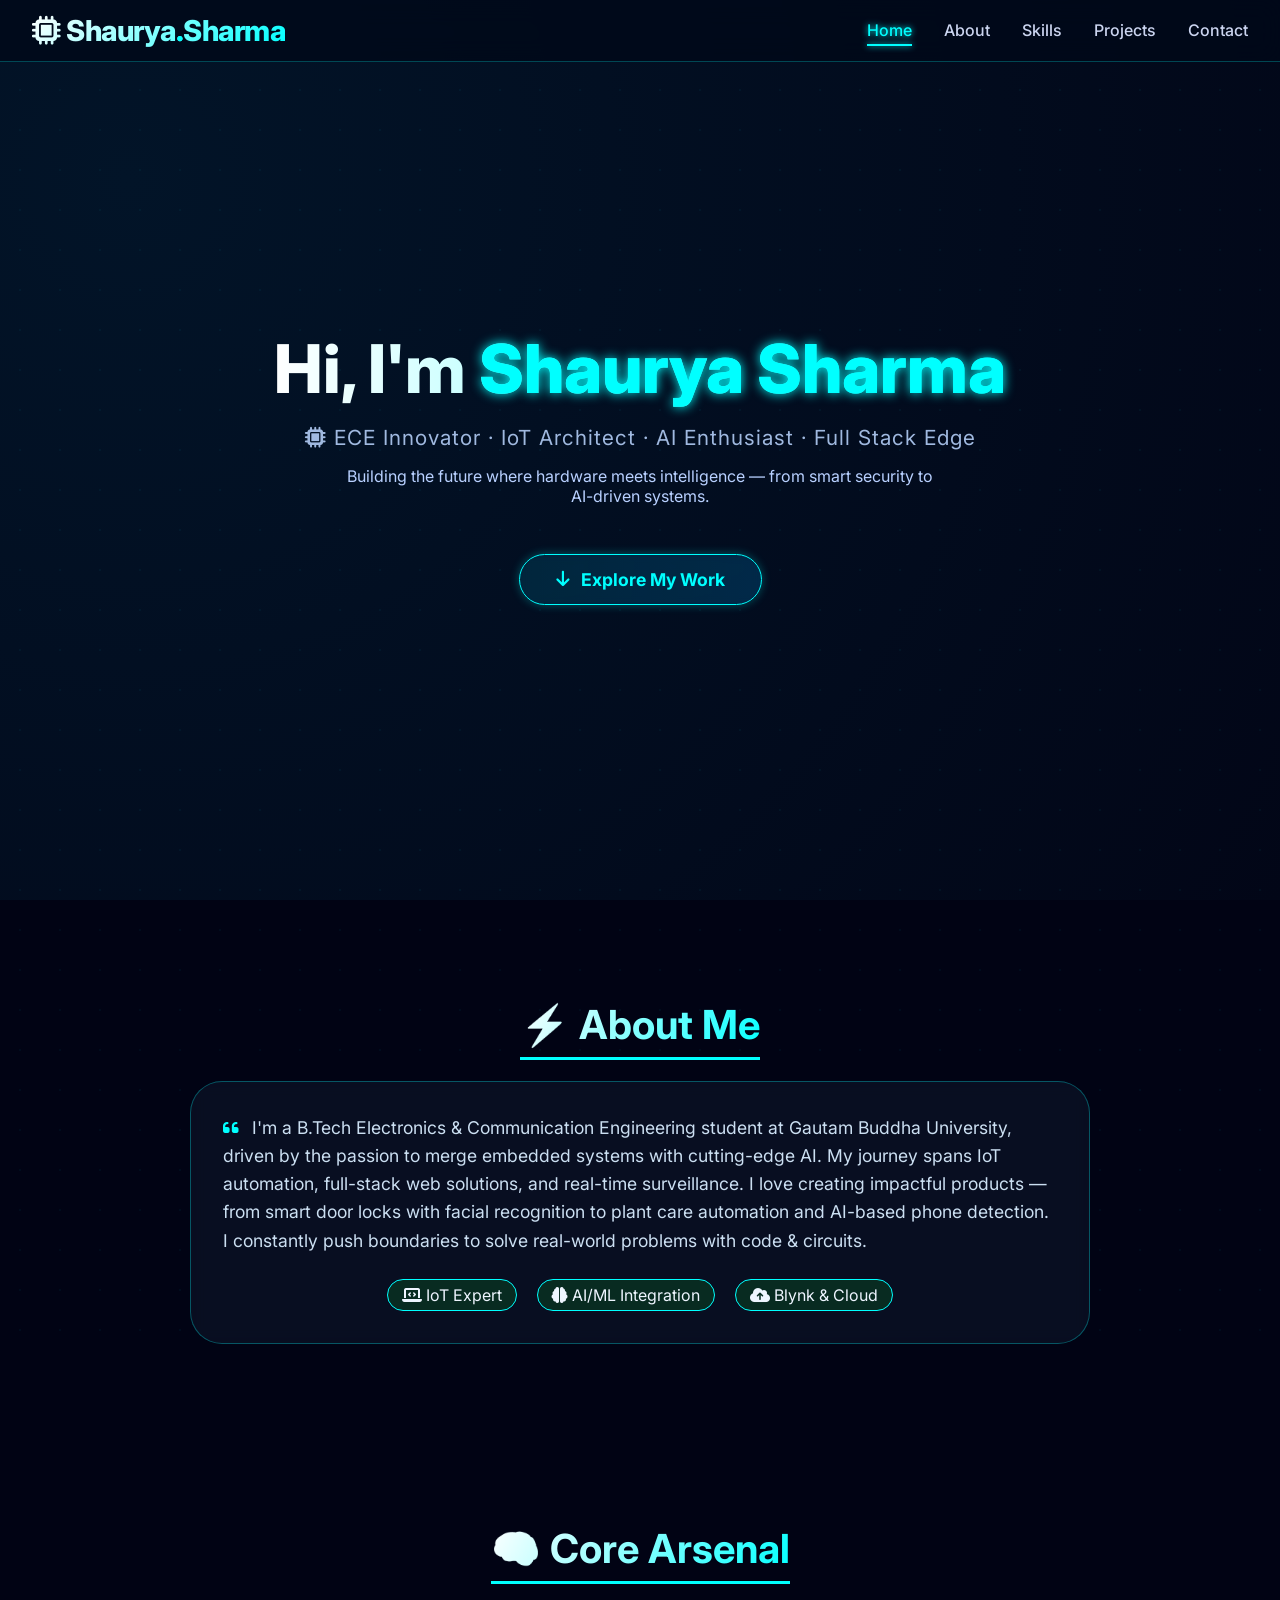
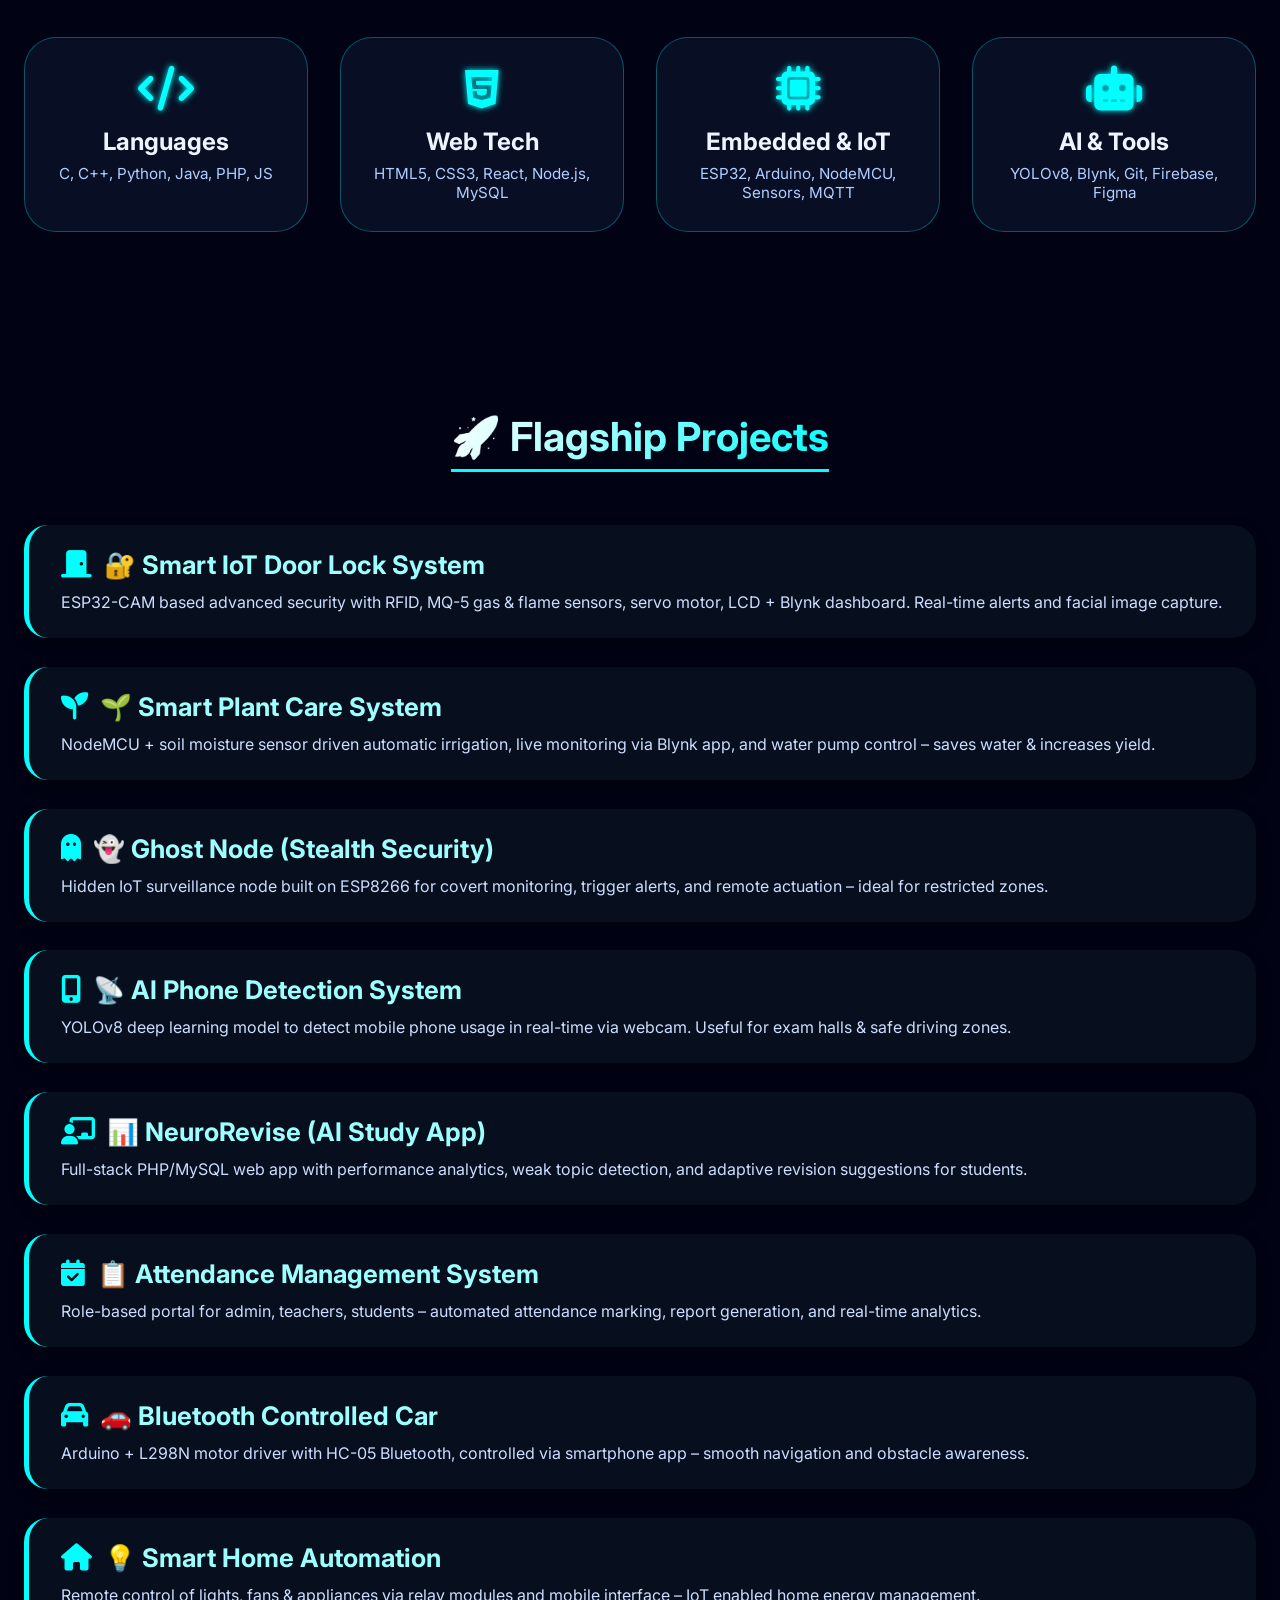
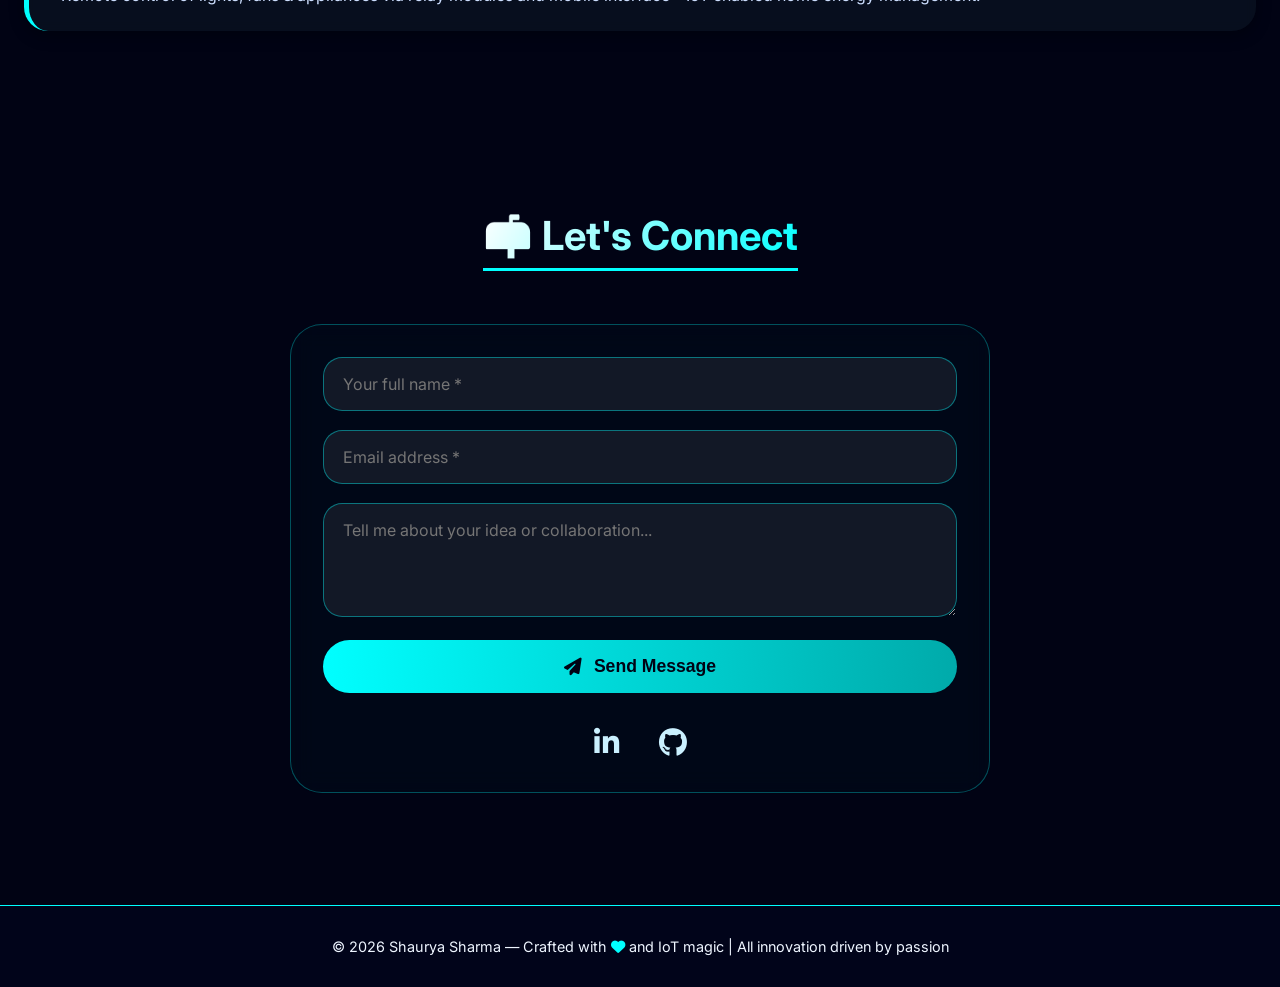
==== commit 9aae0717: "Update index.html" ====
--- a/index.html
+++ b/index.html
@@ -388,18 +388,19 @@
     background: #0ff;
   }
 
-  /* floating socials */
+  /* floating socials - only linkedin & github */
   .social-mini {
     display: flex;
     justify-content: center;
-    gap: 2rem;
+    gap: 2.5rem;
     margin-top: 2rem;
   }
 
   .social-mini a {
     color: #caf0ff;
-    font-size: 1.6rem;
+    font-size: 1.8rem;
     transition: 0.2s;
+    text-decoration: none;
   }
 
   .social-mini a:hover {
@@ -522,7 +523,7 @@
   </div>
 </section>
 
-<!-- CONTACT Section with working simulation + icons -->
+<!-- CONTACT Section with working simulation + icons (LinkedIn & GitHub only) -->
 <section id="contact">
   <div class="section-title"><span>📬 Let's Connect</span></div>
   <div class="contact-wrapper reveal">
@@ -534,10 +535,14 @@
       <p id="formFeedback" style="margin-top: 12px; font-size: 0.85rem; text-align: center;"></p>
     </form>
     <div class="social-mini">
-      <a href="#" aria-label="LinkedIn"><i class="fab fa-linkedin-in"></i></a>
-      <a href="#" aria-label="GitHub"><i class="fab fa-github"></i></a>
-      <a href="#" aria-label="Twitter"><i class="fab fa-twitter"></i></a>
-      <a href="#" aria-label="Instagram"><i class="fab fa-instagram"></i></a>
+      <!-- LinkedIn -->
+      <a href="https://www.linkedin.com/in/shaurya-sharma200" target="_blank" rel="noopener noreferrer" aria-label="LinkedIn">
+        <i class="fab fa-linkedin-in"></i>
+      </a>
+      <!-- GitHub -->
+      <a href="https://github.com/mrshauryasharma" target="_blank" rel="noopener noreferrer" aria-label="GitHub">
+        <i class="fab fa-github"></i>
+      </a>
     </div>
   </div>
 </section>
@@ -614,14 +619,18 @@
     setTimeout(() => { feedback.innerHTML = ""; }, 4000);
   });
 
-  // Optional extra: dynamic year in footer
-  const yearSpan = document.querySelector("footer p");
-  if(yearSpan) {
-    // already static but no issue
-  }
-
-  // small glow on hover for any card effect
-  console.log("🔥 Shaurya's enhanced portfolio ready — IoT meets AI");
+  // Optional extra: smooth scroll for anchor links (ensuring native smooth)
+  document.querySelectorAll('a[href^="#"]').forEach(anchor => {
+    anchor.addEventListener('click', function(e) {
+      const targetId = this.getAttribute('href');
+      if(targetId === "#") return;
+      const targetElem = document.querySelector(targetId);
+      if(targetElem) {
+        e.preventDefault();
+        targetElem.scrollIntoView({ behavior: 'smooth' });
+      }
+    });
+  });
 </script>
 </body>
 </html>
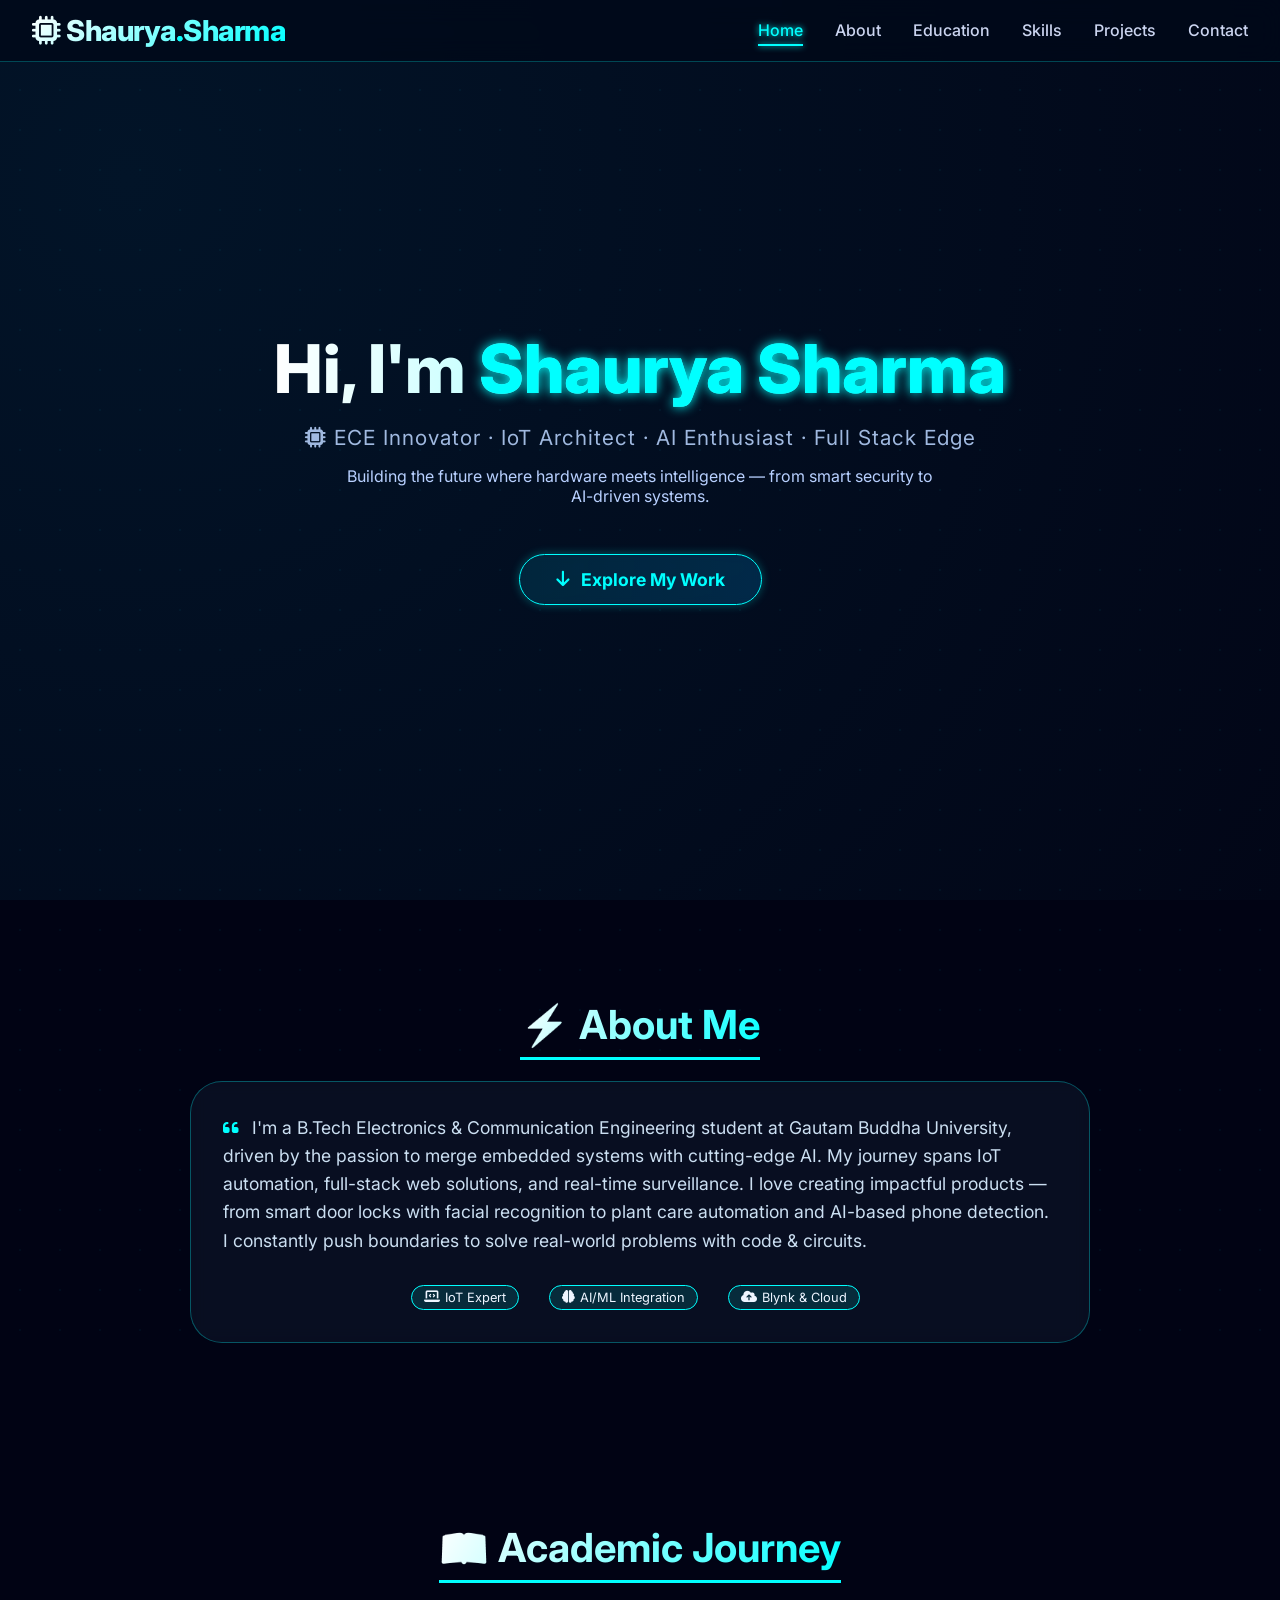
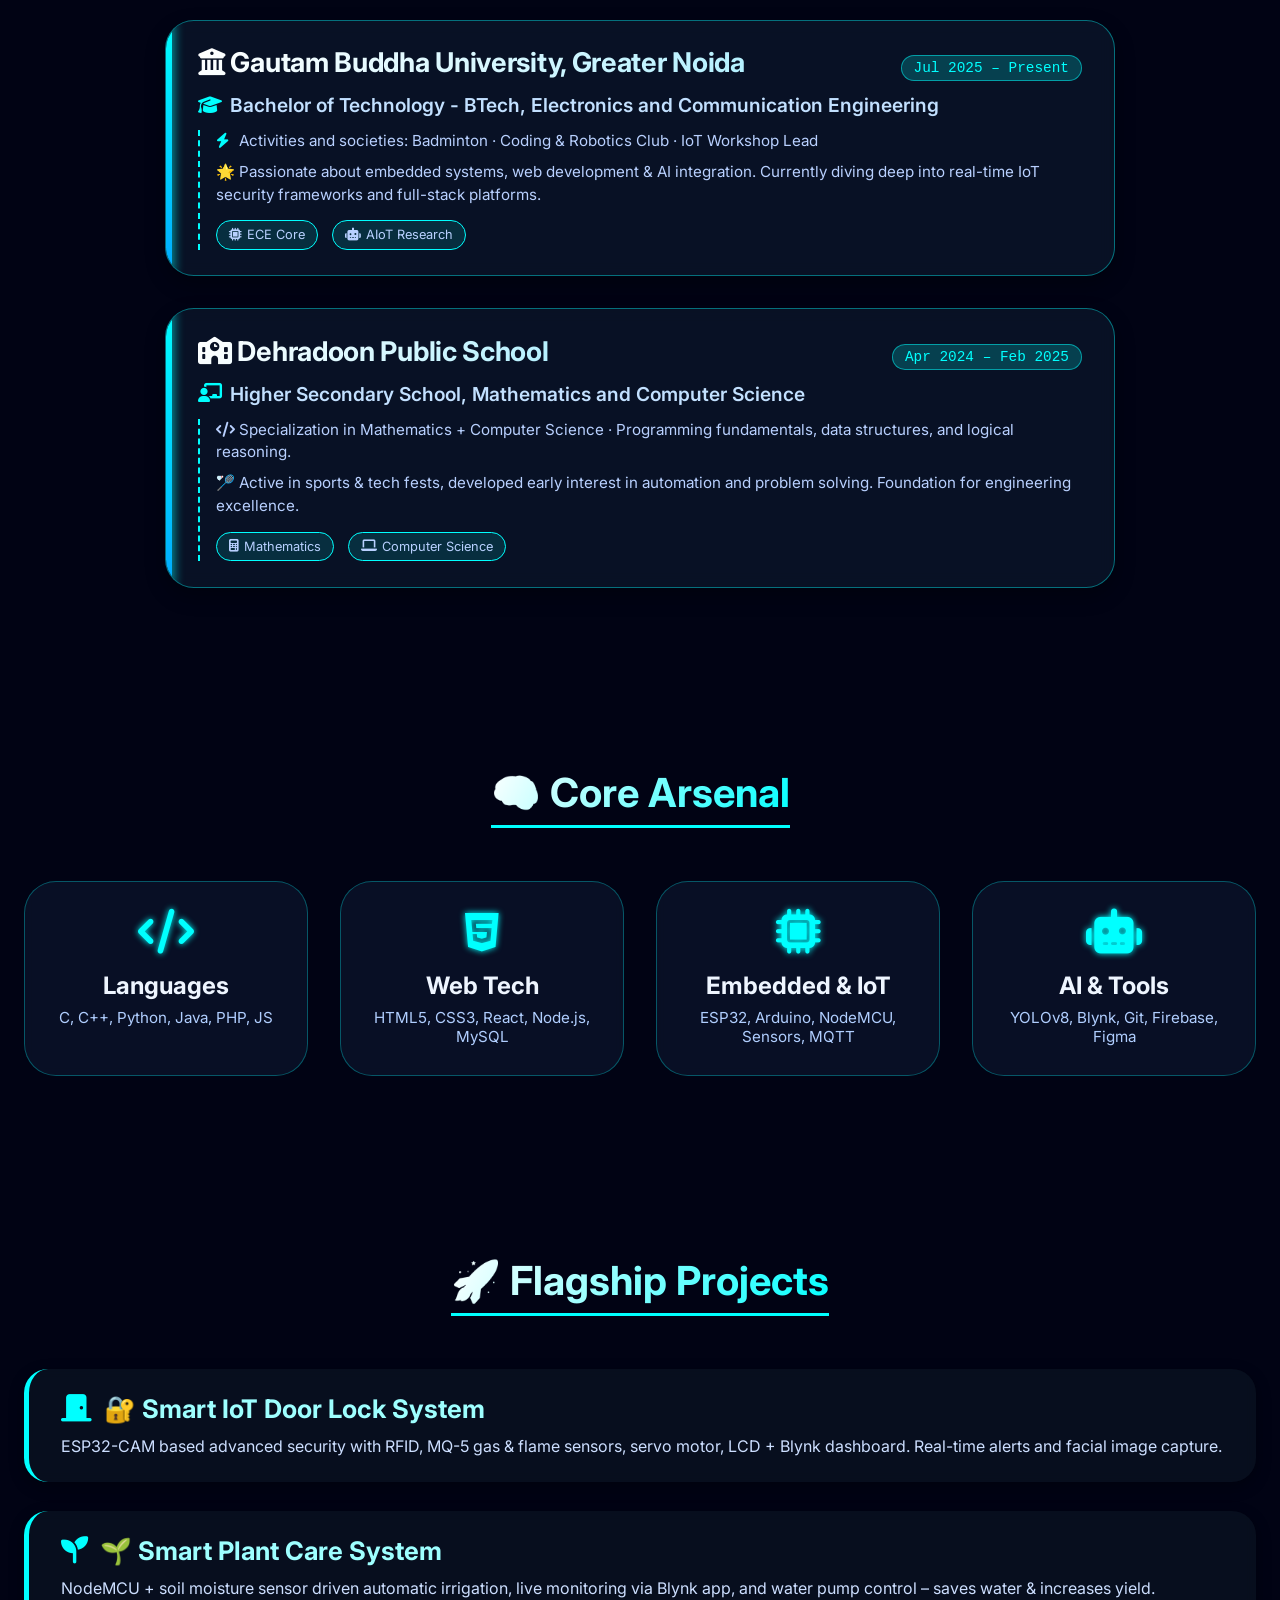
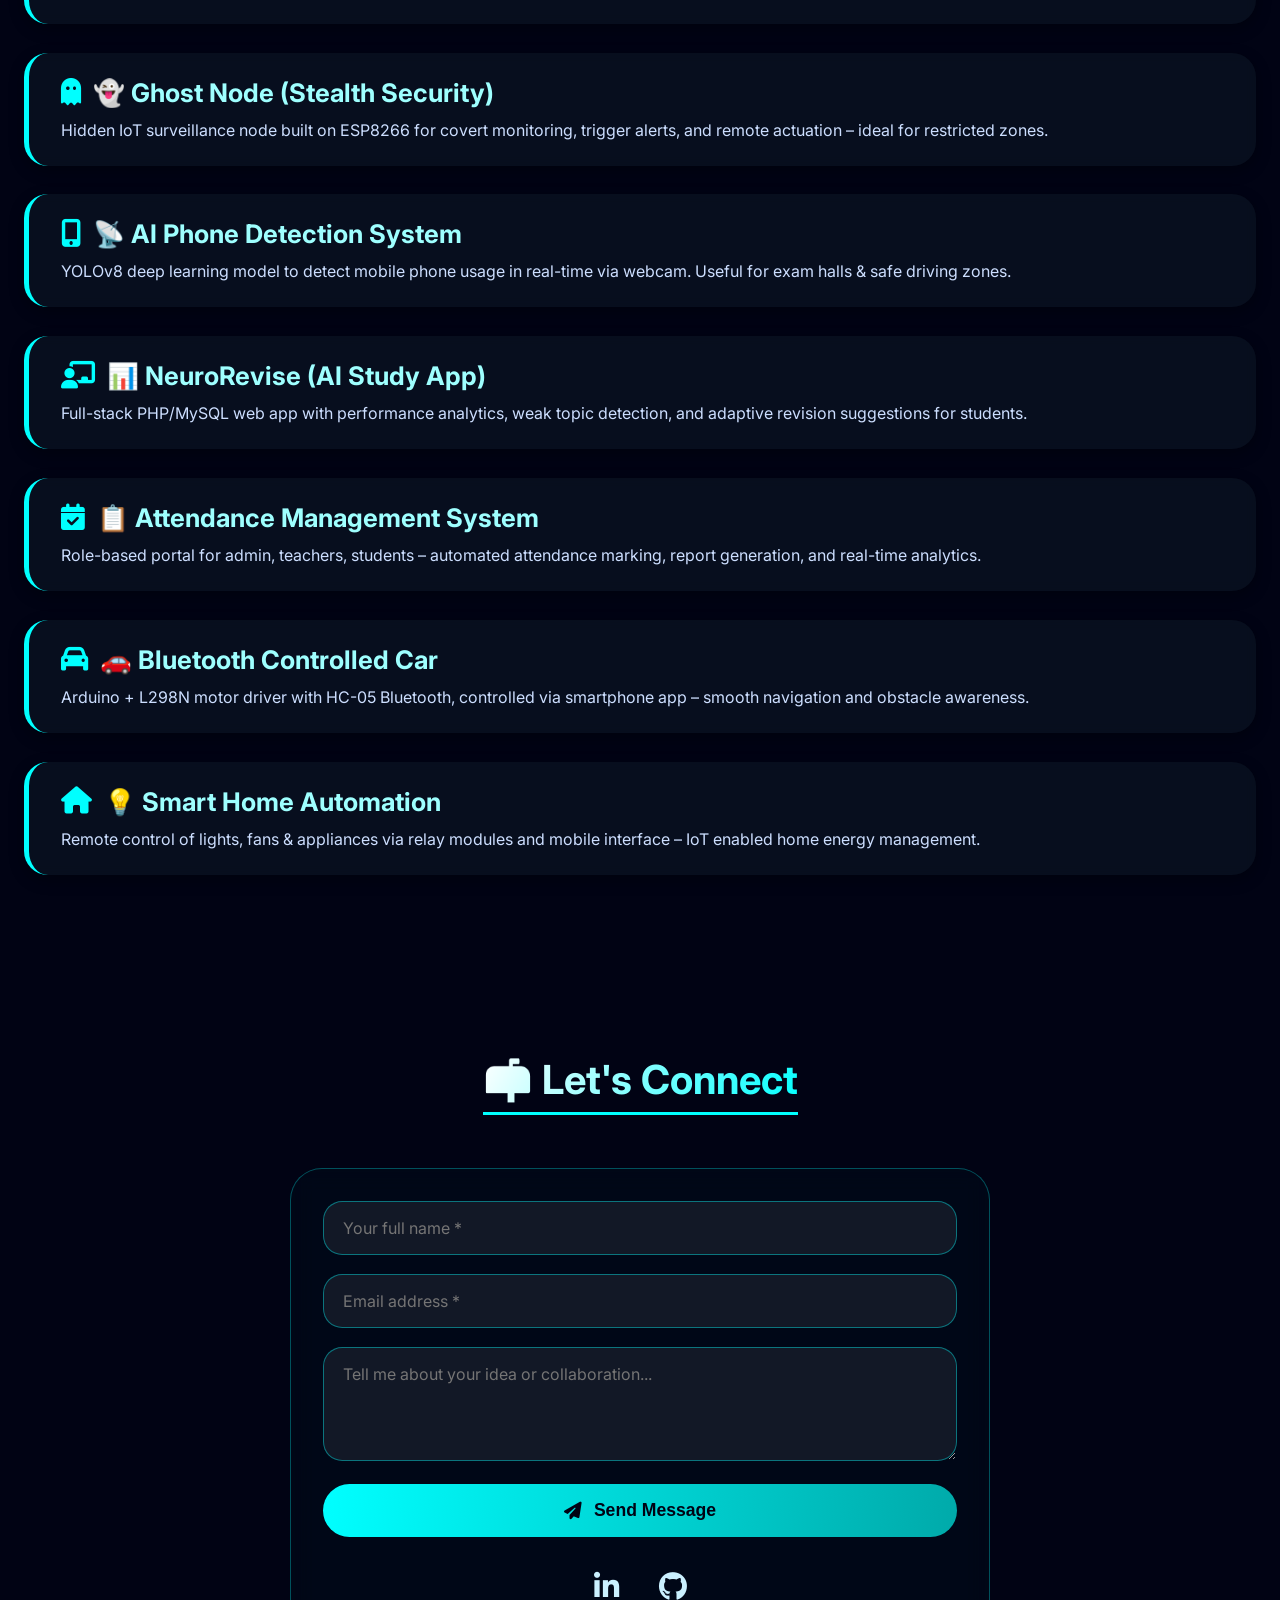
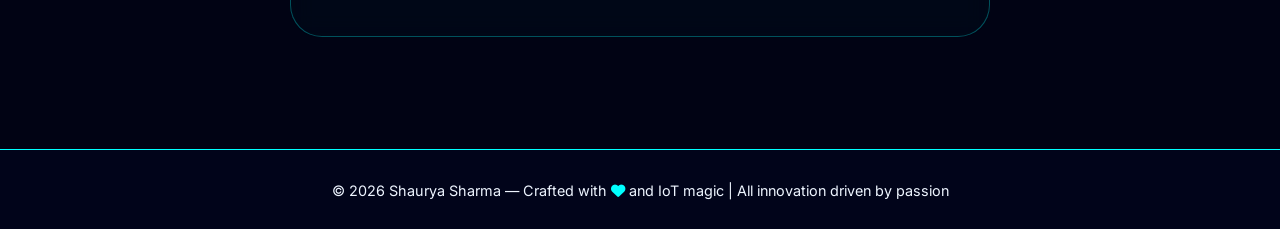
==== commit 2ad33ca0: "Update index.html" ====
--- a/index.html
+++ b/index.html
@@ -3,7 +3,7 @@
 <head>
 <meta charset="UTF-8">
 <meta name="viewport" content="width=device-width, initial-scale=1.0, user-scalable=yes">
-<title>Shaurya Sharma | AI & IoT Innovator</title>
+<title>Shaurya Sharma | AI & IoT Innovator – Education</title>
 <!-- Font Awesome 6 (Free) -->
 <link rel="stylesheet" href="https://cdnjs.cloudflare.com/ajax/libs/font-awesome/6.5.0/css/all.min.css">
 <!-- Google Fonts: Modern & Tech-oriented -->
@@ -225,6 +225,111 @@
     padding-bottom: 8px;
   }
 
+  /* Education cards - new stylish academic timeline */
+  .education-container {
+    display: flex;
+    flex-direction: column;
+    gap: 2rem;
+    max-width: 950px;
+    margin: 1rem auto 0;
+  }
+
+  .edu-card {
+    background: rgba(12, 25, 45, 0.7);
+    backdrop-filter: blur(8px);
+    border-radius: 1.8rem;
+    padding: 1.6rem 2rem;
+    border: 1px solid rgba(0, 255, 255, 0.4);
+    transition: all 0.3s ease;
+    box-shadow: 0 8px 20px rgba(0,0,0,0.3);
+    position: relative;
+    overflow: hidden;
+  }
+
+  .edu-card::before {
+    content: '';
+    position: absolute;
+    left: 0;
+    top: 0;
+    width: 6px;
+    height: 100%;
+    background: linear-gradient(180deg, #0ff, #00aaff);
+    box-shadow: 0 0 12px cyan;
+  }
+
+  .edu-card:hover {
+    transform: translateX(8px) scale(1.01);
+    background: rgba(20, 45, 75, 0.8);
+    border-color: cyan;
+    box-shadow: 0 0 22px rgba(0, 255, 255, 0.25);
+  }
+
+  .edu-header {
+    display: flex;
+    align-items: baseline;
+    flex-wrap: wrap;
+    justify-content: space-between;
+    margin-bottom: 0.75rem;
+  }
+
+  .edu-institution {
+    font-size: 1.7rem;
+    font-weight: 700;
+    background: linear-gradient(135deg, #ffffff, #b3f0ff);
+    -webkit-background-clip: text;
+    background-clip: text;
+    color: transparent;
+    letter-spacing: -0.3px;
+  }
+
+  .edu-date {
+    font-size: 0.9rem;
+    font-family: monospace;
+    background: rgba(0, 255, 255, 0.2);
+    padding: 4px 12px;
+    border-radius: 40px;
+    color: #0ff;
+    border: 1px solid rgba(0,255,255,0.5);
+  }
+
+  .edu-degree {
+    font-size: 1.2rem;
+    font-weight: 600;
+    color: #c2e0ff;
+    margin: 0.5rem 0 0.3rem;
+    display: flex;
+    align-items: center;
+    gap: 8px;
+    flex-wrap: wrap;
+  }
+
+  .edu-degree i {
+    color: cyan;
+    font-size: 1.2rem;
+  }
+
+  .edu-activities {
+    margin-top: 0.8rem;
+    color: #b8d0ff;
+    line-height: 1.5;
+    border-left: 2px dashed cyan;
+    padding-left: 1rem;
+    font-size: 0.95rem;
+  }
+
+  .chip-badge {
+    display: inline-flex;
+    align-items: center;
+    gap: 5px;
+    background: rgba(0, 255, 255, 0.12);
+    padding: 4px 12px;
+    border-radius: 30px;
+    font-size: 0.8rem;
+    margin-top: 6px;
+    margin-right: 10px;
+    border: 0.5px solid cyan;
+  }
+
   /* about card */
   .about-card {
     background: rgba(15, 25, 45, 0.55);
@@ -435,6 +540,13 @@
     .project-title {
       font-size: 1.3rem;
     }
+    .edu-institution {
+      font-size: 1.3rem;
+    }
+    .edu-header {
+      flex-direction: column;
+      gap: 8px;
+    }
   }
 
   /* scroll reveal effect (simple intersection) */
@@ -465,6 +577,7 @@
     <ul class="nav-links">
       <li><a href="#home" class="nav-link">Home</a></li>
       <li><a href="#about" class="nav-link">About</a></li>
+      <li><a href="#education" class="nav-link">Education</a></li>
       <li><a href="#skills" class="nav-link">Skills</a></li>
       <li><a href="#projects" class="nav-link">Projects</a></li>
       <li><a href="#contact" class="nav-link">Contact</a></li>
@@ -490,9 +603,47 @@
   <div class="about-card reveal">
     <p><i class="fas fa-quote-left" style="color:cyan; margin-right:8px;"></i> I'm a B.Tech Electronics & Communication Engineering student at Gautam Buddha University, driven by the passion to merge embedded systems with cutting-edge AI. My journey spans IoT automation, full-stack web solutions, and real-time surveillance. I love creating impactful products — from smart door locks with facial recognition to plant care automation and AI-based phone detection. I constantly push boundaries to solve real-world problems with code & circuits.</p>
     <div style="margin-top: 1.5rem; display: flex; gap: 20px; justify-content: center; flex-wrap: wrap;">
-      <span style="background: #0ff22d20; border:1px solid cyan; border-radius: 50px; padding: 5px 14px;"><i class="fas fa-laptop-code"></i> IoT Expert</span>
-      <span style="background: #0ff22d20; border:1px solid cyan; border-radius: 50px; padding: 5px 14px;"><i class="fas fa-brain"></i> AI/ML Integration</span>
-      <span style="background: #0ff22d20; border:1px solid cyan; border-radius: 50px; padding: 5px 14px;"><i class="fas fa-cloud-upload-alt"></i> Blynk & Cloud</span>
+      <span class="chip-badge"><i class="fas fa-laptop-code"></i> IoT Expert</span>
+      <span class="chip-badge"><i class="fas fa-brain"></i> AI/ML Integration</span>
+      <span class="chip-badge"><i class="fas fa-cloud-upload-alt"></i> Blynk & Cloud</span>
+    </div>
+  </div>
+</section>
+
+<!-- ========== NEW EDUCATION SECTION (Detailed from your data) ========== -->
+<section id="education">
+  <div class="section-title"><span>📖 Academic Journey</span></div>
+  <div class="education-container">
+    <!-- Gautam Buddha University Card -->
+    <div class="edu-card reveal">
+      <div class="edu-header">
+        <div class="edu-institution"><i class="fas fa-university"></i> Gautam Buddha University, Greater Noida</div>
+        <div class="edu-date">Jul 2025 – Present</div>
+      </div>
+      <div class="edu-degree">
+        <i class="fas fa-graduation-cap"></i> Bachelor of Technology - BTech, Electronics and Communication Engineering
+      </div>
+      <div class="edu-activities">
+        <i class="fas fa-bolt" style="color:cyan; margin-right:6px;"></i> Activities and societies: Badminton · Coding & Robotics Club · IoT Workshop Lead
+        <div style="margin-top: 8px;">🌟 Passionate about embedded systems, web development & AI integration. Currently diving deep into real-time IoT security frameworks and full-stack platforms.</div>
+        <div style="margin-top: 8px;"><span class="chip-badge"><i class="fas fa-microchip"></i> ECE Core</span> <span class="chip-badge"><i class="fas fa-robot"></i> AIoT Research</span></div>
+      </div>
+    </div>
+
+    <!-- Dehradun Public School Card (Higher Secondary) -->
+    <div class="edu-card reveal">
+      <div class="edu-header">
+        <div class="edu-institution"><i class="fas fa-school"></i> Dehradoon Public School</div>
+        <div class="edu-date">Apr 2024 – Feb 2025</div>
+      </div>
+      <div class="edu-degree">
+        <i class="fas fa-chalkboard-user"></i> Higher Secondary School, Mathematics and Computer Science
+      </div>
+      <div class="edu-activities">
+        <i class="fas fa-code"></i> Specialization in Mathematics + Computer Science · Programming fundamentals, data structures, and logical reasoning.
+        <div style="margin-top: 8px;">🏸 Active in sports & tech fests, developed early interest in automation and problem solving. Foundation for engineering excellence.</div>
+        <div style="margin-top: 8px;"><span class="chip-badge"><i class="fas fa-calculator"></i> Mathematics</span> <span class="chip-badge"><i class="fas fa-laptop"></i> Computer Science</span></div>
+      </div>
     </div>
   </div>
 </section>
@@ -552,7 +703,7 @@
 </footer>
 
 <script>
-  // smooth scrolling + active nav highlight
+  // smooth scrolling + active nav highlight (including education)
   const sections = document.querySelectorAll("section");
   const navLinks = document.querySelectorAll(".nav-link");
 
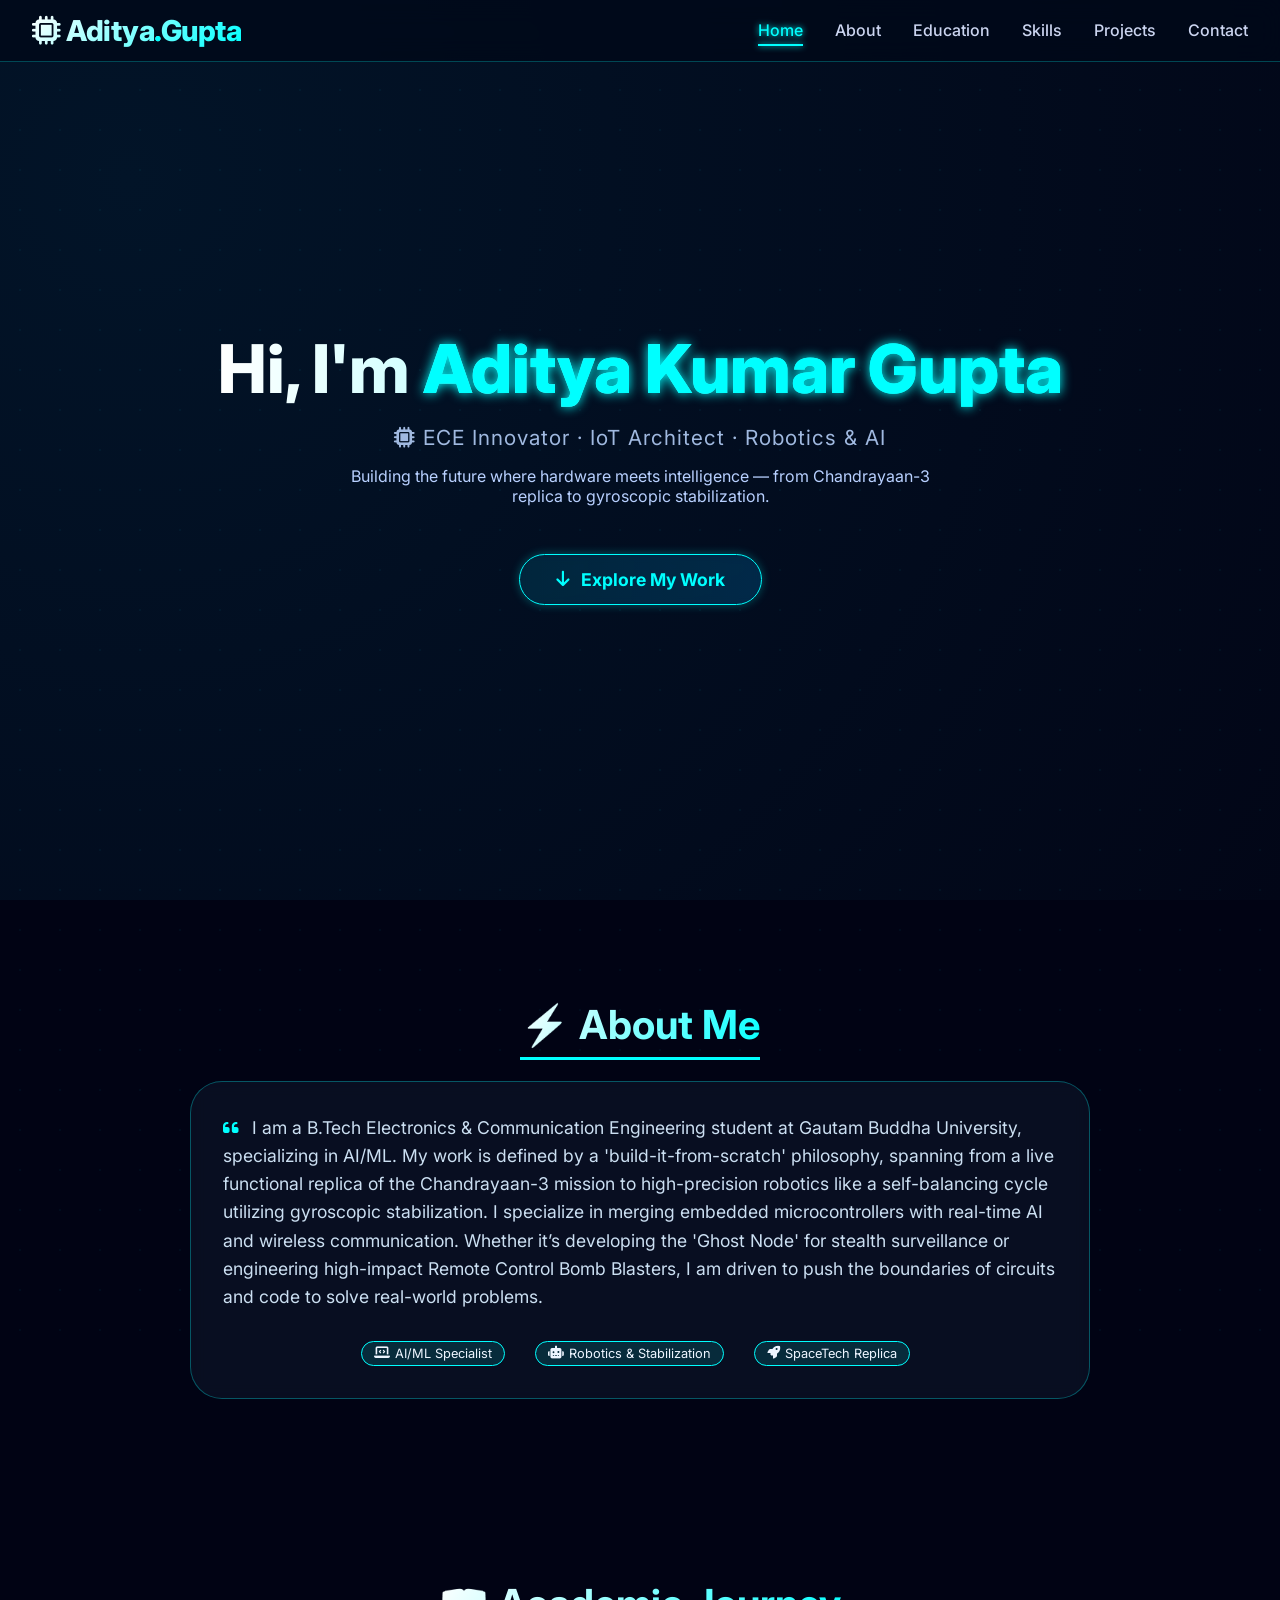
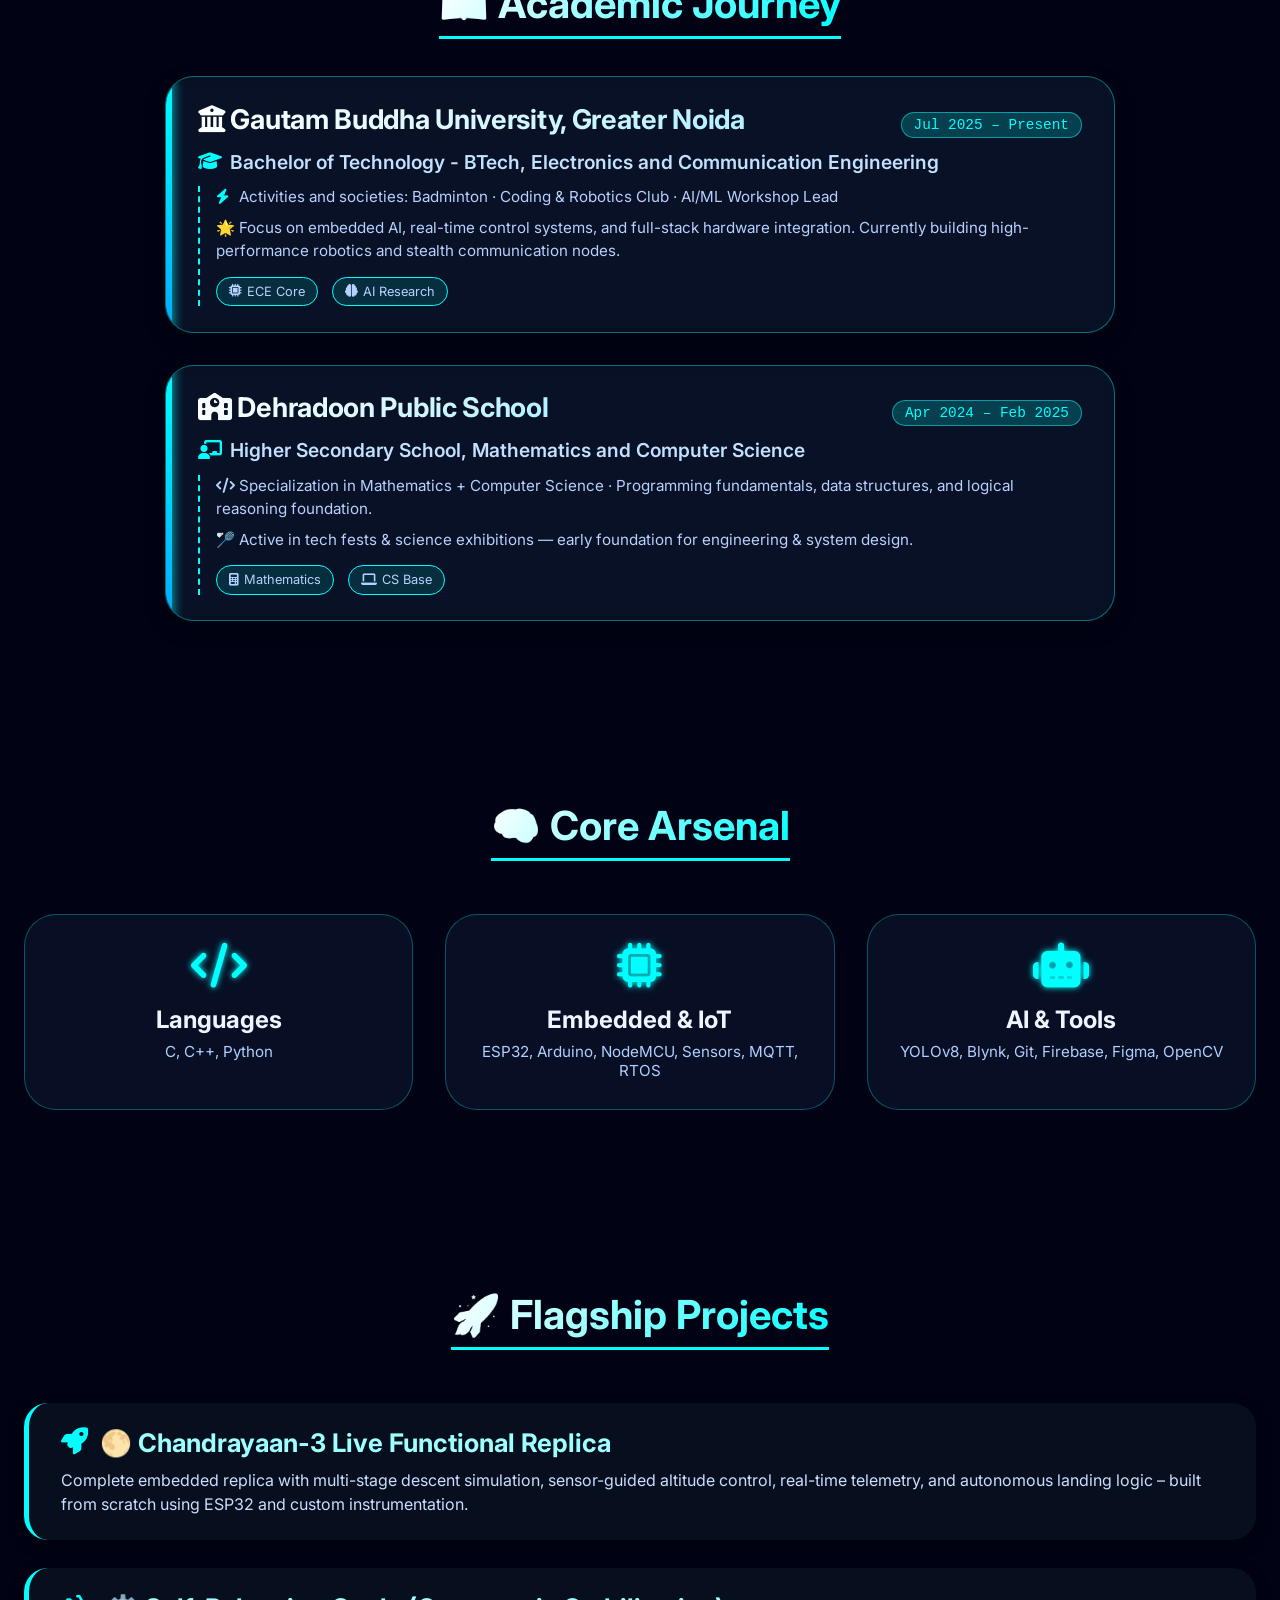
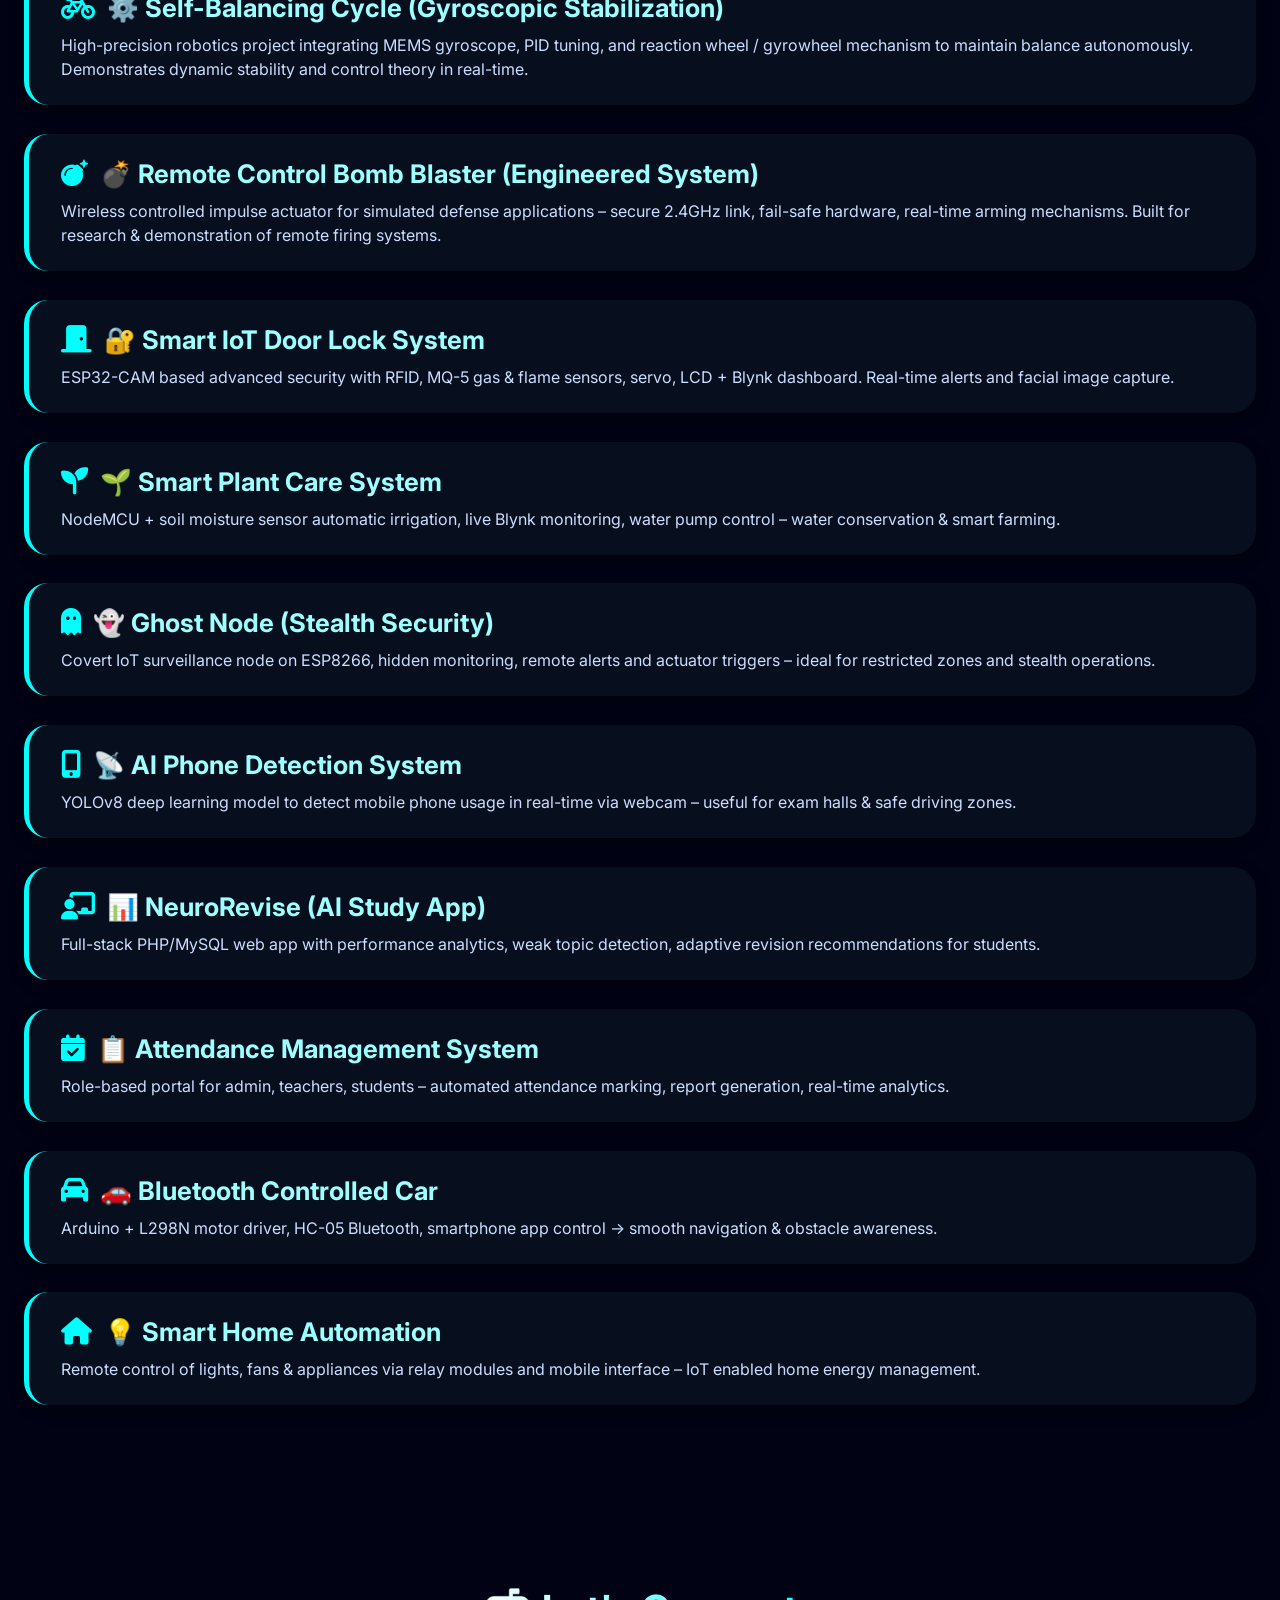
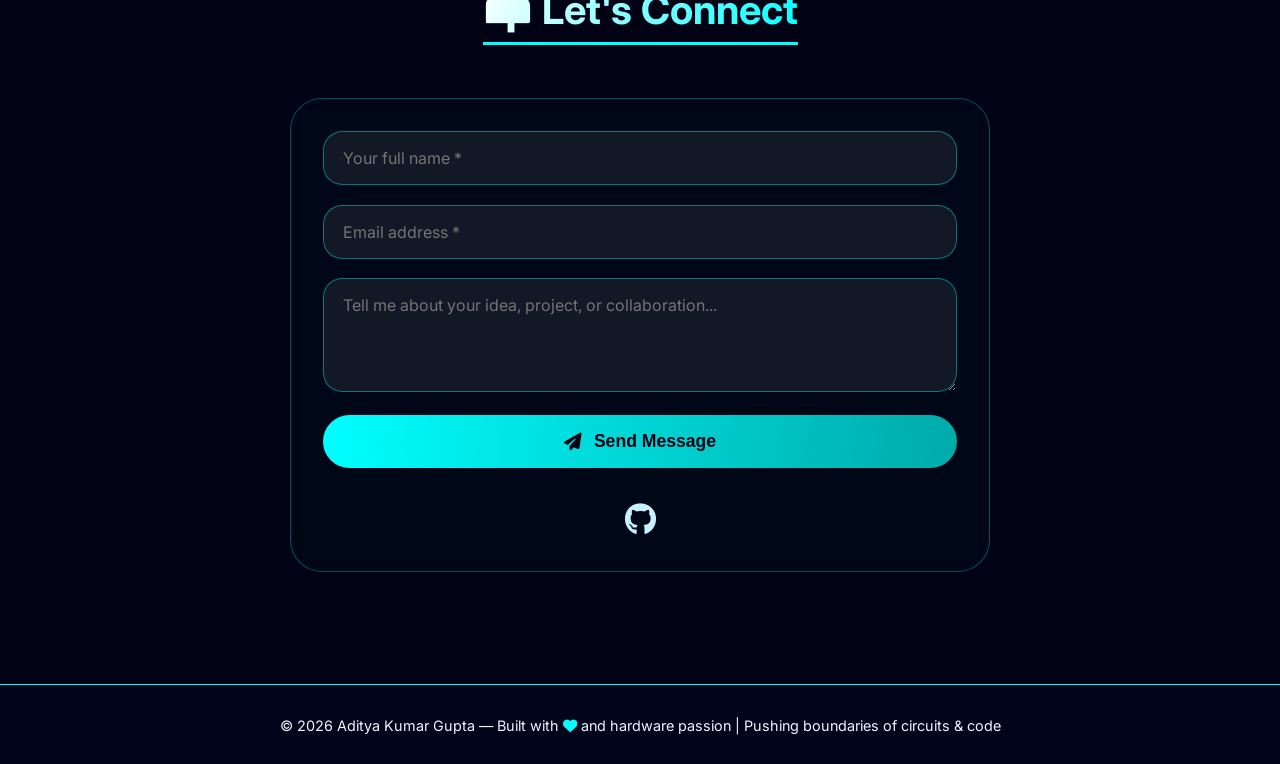
==== commit 19027a74: "Update index.html" ====
--- a/index.html
+++ b/index.html
@@ -3,7 +3,7 @@
 <head>
 <meta charset="UTF-8">
 <meta name="viewport" content="width=device-width, initial-scale=1.0, user-scalable=yes">
-<title>Shaurya Sharma | AI & IoT Innovator – Education</title>
+<title>Aditya Kumar Gupta | AI & IoT Innovator – Portfolio</title>
 <!-- Font Awesome 6 (Free) -->
 <link rel="stylesheet" href="https://cdnjs.cloudflare.com/ajax/libs/font-awesome/6.5.0/css/all.min.css">
 <!-- Google Fonts: Modern & Tech-oriented -->
@@ -23,7 +23,7 @@
     overflow-x: hidden;
   }
 
-  /* animated gradient background */
+  /* animated gradient background with futuristic vibe */
   .bg-animate {
     position: fixed;
     top: 0;
@@ -53,7 +53,7 @@
     100% { transform: translate(80px, 80px); }
   }
 
-  /* custom neon glow */
+  /* neon cyan theme */
   :root {
     --cyan-glow: 0 0 8px rgba(0, 255, 255, 0.6), 0 0 20px rgba(0, 210, 255, 0.4);
     --card-border: rgba(0, 255, 255, 0.25);
@@ -225,7 +225,7 @@
     padding-bottom: 8px;
   }
 
-  /* Education cards - new stylish academic timeline */
+  /* Education cards - academic timeline */
   .education-container {
     display: flex;
     flex-direction: column;
@@ -348,10 +348,10 @@
     color: #cbdff2;
   }
 
-  /* Skills Grid Enhanced */
+  /* Skills Grid - updated (C, C++, Python only, no WebTech) */
   .skills-grid {
     display: grid;
-    grid-template-columns: repeat(auto-fit, minmax(240px, 1fr));
+    grid-template-columns: repeat(auto-fit, minmax(220px, 1fr));
     gap: 2rem;
     margin-top: 2rem;
   }
@@ -391,7 +391,7 @@
     background: rgba(0, 200, 255, 0.08);
   }
 
-  /* Projects - modern glassmorphism + hover reveal */
+  /* Projects - glassmorphism highlight */
   .projects-container {
     display: flex;
     flex-direction: column;
@@ -436,7 +436,7 @@
     line-height: 1.5;
   }
 
-  /* Contact - modern form */
+  /* Contact form + social (GitHub only, no LinkedIn fake) */
   .contact-wrapper {
     max-width: 700px;
     margin: 2rem auto;
@@ -493,7 +493,7 @@
     background: #0ff;
   }
 
-  /* floating socials - only linkedin & github */
+  /* only github social (no LinkedIn) */
   .social-mini {
     display: flex;
     justify-content: center;
@@ -503,7 +503,7 @@
 
   .social-mini a {
     color: #caf0ff;
-    font-size: 1.8rem;
+    font-size: 2rem;
     transition: 0.2s;
     text-decoration: none;
   }
@@ -549,7 +549,7 @@
     }
   }
 
-  /* scroll reveal effect (simple intersection) */
+  /* scroll reveal effect */
   .reveal {
     opacity: 0;
     transform: translateY(25px);
@@ -561,7 +561,6 @@
     transform: translateY(0);
   }
 
-  /* Custom cursor glow effect (optional) */
   ::selection {
     background: cyan;
     color: #010314;
@@ -573,7 +572,7 @@
 
 <header>
   <nav>
-    <div class="logo"><i class="fas fa-microchip"></i> Shaurya<span style="color:#0ff;">.</span>Sharma</div>
+    <div class="logo"><i class="fas fa-microchip"></i> Aditya<span style="color:#0ff;">.</span>Gupta</div>
     <ul class="nav-links">
       <li><a href="#home" class="nav-link">Home</a></li>
       <li><a href="#about" class="nav-link">About</a></li>
@@ -585,36 +584,36 @@
   </nav>
 </header>
 
-<!-- HERO Section -->
+<!-- HERO Section (removed AI Enthusiast · Full Stack Edge) -->
 <section id="home" class="hero">
   <div class="hero-content reveal">
-    <h1>Hi, I'm <span class="highlight">Shaurya Sharma</span></h1>
+    <h1>Hi, I'm <span class="highlight">Aditya Kumar Gupta</span></h1>
     <div class="hero-tagline">
-      <i class="fas fa-microchip"></i> ECE Innovator · IoT Architect · AI Enthusiast · Full Stack Edge
+      <i class="fas fa-microchip"></i> ECE Innovator · IoT Architect · Robotics & AI 
     </div>
-    <p style="max-width: 600px; margin: 1rem auto; color: #b8d0ff;">Building the future where hardware meets intelligence — from smart security to AI-driven systems.</p>
+    <p style="max-width: 600px; margin: 1rem auto; color: #b8d0ff;">Building the future where hardware meets intelligence — from Chandrayaan-3 replica to gyroscopic stabilization.</p>
     <a href="#projects" class="cyber-btn"><i class="fas fa-arrow-down"></i> Explore My Work</a>
   </div>
 </section>
 
-<!-- ABOUT Section -->
+<!-- ABOUT Section (custom bio as requested) -->
 <section id="about">
   <div class="section-title"><span>⚡ About Me</span></div>
   <div class="about-card reveal">
-    <p><i class="fas fa-quote-left" style="color:cyan; margin-right:8px;"></i> I'm a B.Tech Electronics & Communication Engineering student at Gautam Buddha University, driven by the passion to merge embedded systems with cutting-edge AI. My journey spans IoT automation, full-stack web solutions, and real-time surveillance. I love creating impactful products — from smart door locks with facial recognition to plant care automation and AI-based phone detection. I constantly push boundaries to solve real-world problems with code & circuits.</p>
+    <p><i class="fas fa-quote-left" style="color:cyan; margin-right:8px;"></i> I am a B.Tech Electronics & Communication Engineering student at Gautam Buddha University, specializing in AI/ML. My work is defined by a 'build-it-from-scratch' philosophy, spanning from a live functional replica of the Chandrayaan-3 mission to high-precision robotics like a self-balancing cycle utilizing gyroscopic stabilization. I specialize in merging embedded microcontrollers with real-time AI and wireless communication. Whether it’s developing the 'Ghost Node' for stealth surveillance or engineering high-impact Remote Control Bomb Blasters, I am driven to push the boundaries of circuits and code to solve real-world problems.</p>
     <div style="margin-top: 1.5rem; display: flex; gap: 20px; justify-content: center; flex-wrap: wrap;">
-      <span class="chip-badge"><i class="fas fa-laptop-code"></i> IoT Expert</span>
-      <span class="chip-badge"><i class="fas fa-brain"></i> AI/ML Integration</span>
-      <span class="chip-badge"><i class="fas fa-cloud-upload-alt"></i> Blynk & Cloud</span>
+      <span class="chip-badge"><i class="fas fa-laptop-code"></i> AI/ML Specialist</span>
+      <span class="chip-badge"><i class="fas fa-robot"></i> Robotics & Stabilization</span>
+      <span class="chip-badge"><i class="fas fa-rocket"></i> SpaceTech Replica</span>
     </div>
   </div>
 </section>
 
-<!-- ========== NEW EDUCATION SECTION (Detailed from your data) ========== -->
+<!-- EDUCATION Section (unchanged but fits) -->
 <section id="education">
   <div class="section-title"><span>📖 Academic Journey</span></div>
   <div class="education-container">
-    <!-- Gautam Buddha University Card -->
+    <!-- Gautam Buddha University -->
     <div class="edu-card reveal">
       <div class="edu-header">
         <div class="edu-institution"><i class="fas fa-university"></i> Gautam Buddha University, Greater Noida</div>
@@ -624,13 +623,13 @@
         <i class="fas fa-graduation-cap"></i> Bachelor of Technology - BTech, Electronics and Communication Engineering
       </div>
       <div class="edu-activities">
-        <i class="fas fa-bolt" style="color:cyan; margin-right:6px;"></i> Activities and societies: Badminton · Coding & Robotics Club · IoT Workshop Lead
-        <div style="margin-top: 8px;">🌟 Passionate about embedded systems, web development & AI integration. Currently diving deep into real-time IoT security frameworks and full-stack platforms.</div>
-        <div style="margin-top: 8px;"><span class="chip-badge"><i class="fas fa-microchip"></i> ECE Core</span> <span class="chip-badge"><i class="fas fa-robot"></i> AIoT Research</span></div>
+        <i class="fas fa-bolt" style="color:cyan; margin-right:6px;"></i> Activities and societies: Badminton · Coding & Robotics Club · AI/ML Workshop Lead
+        <div style="margin-top: 8px;">🌟 Focus on embedded AI, real-time control systems, and full-stack hardware integration. Currently building high-performance robotics and stealth communication nodes.</div>
+        <div style="margin-top: 8px;"><span class="chip-badge"><i class="fas fa-microchip"></i> ECE Core</span> <span class="chip-badge"><i class="fas fa-brain"></i> AI Research</span></div>
       </div>
     </div>
 
-    <!-- Dehradun Public School Card (Higher Secondary) -->
+    <!-- Dehradun Public School -->
     <div class="edu-card reveal">
       <div class="edu-header">
         <div class="edu-institution"><i class="fas fa-school"></i> Dehradoon Public School</div>
@@ -640,57 +639,59 @@
         <i class="fas fa-chalkboard-user"></i> Higher Secondary School, Mathematics and Computer Science
       </div>
       <div class="edu-activities">
-        <i class="fas fa-code"></i> Specialization in Mathematics + Computer Science · Programming fundamentals, data structures, and logical reasoning.
-        <div style="margin-top: 8px;">🏸 Active in sports & tech fests, developed early interest in automation and problem solving. Foundation for engineering excellence.</div>
-        <div style="margin-top: 8px;"><span class="chip-badge"><i class="fas fa-calculator"></i> Mathematics</span> <span class="chip-badge"><i class="fas fa-laptop"></i> Computer Science</span></div>
+        <i class="fas fa-code"></i> Specialization in Mathematics + Computer Science · Programming fundamentals, data structures, and logical reasoning foundation.
+        <div style="margin-top: 8px;">🏸 Active in tech fests & science exhibitions — early foundation for engineering & system design.</div>
+        <div style="margin-top: 8px;"><span class="chip-badge"><i class="fas fa-calculator"></i> Mathematics</span> <span class="chip-badge"><i class="fas fa-laptop"></i> CS Base</span></div>
       </div>
     </div>
   </div>
 </section>
 
-<!-- SKILLS Section Enhanced -->
+<!-- SKILLS Section: Only C, C++, Python (webtech removed) and Embedded+AI tools remain -->
 <section id="skills">
   <div class="section-title"><span>🧠 Core Arsenal</span></div>
   <div class="skills-grid">
-    <div class="skill-card reveal"><i class="fas fa-code"></i><h4>Languages</h4><p>C, C++, Python, Java, PHP, JS</p></div>
-    <div class="skill-card reveal"><i class="fab fa-html5"></i><h4>Web Tech</h4><p>HTML5, CSS3, React, Node.js, MySQL</p></div>
-    <div class="skill-card reveal"><i class="fas fa-microchip"></i><h4>Embedded & IoT</h4><p>ESP32, Arduino, NodeMCU, Sensors, MQTT</p></div>
-    <div class="skill-card reveal"><i class="fas fa-robot"></i><h4>AI & Tools</h4><p>YOLOv8, Blynk, Git, Firebase, Figma</p></div>
+    <div class="skill-card reveal"><i class="fas fa-code"></i><h4>Languages</h4><p>C, C++, Python</p></div>
+    <div class="skill-card reveal"><i class="fas fa-microchip"></i><h4>Embedded & IoT</h4><p>ESP32, Arduino, NodeMCU, Sensors, MQTT, RTOS</p></div>
+    <div class="skill-card reveal"><i class="fas fa-robot"></i><h4>AI & Tools</h4><p>YOLOv8, Blynk, Git, Firebase, Figma, OpenCV</p></div>
   </div>
 </section>
 
-<!-- PROJECTS Section - super detailed, modern -->
+<!-- PROJECTS Section: Includes new requested projects + original innovative ones -->
 <section id="projects">
   <div class="section-title"><span>🚀 Flagship Projects</span></div>
   <div class="projects-container">
-    <div class="project-item reveal"><div class="project-title"><i class="fas fa-door-closed"></i> 🔐 Smart IoT Door Lock System</div><div class="project-desc">ESP32-CAM based advanced security with RFID, MQ-5 gas & flame sensors, servo motor, LCD + Blynk dashboard. Real-time alerts and facial image capture.</div></div>
-    <div class="project-item reveal"><div class="project-title"><i class="fas fa-seedling"></i> 🌱 Smart Plant Care System</div><div class="project-desc">NodeMCU + soil moisture sensor driven automatic irrigation, live monitoring via Blynk app, and water pump control – saves water & increases yield.</div></div>
-    <div class="project-item reveal"><div class="project-title"><i class="fas fa-ghost"></i> 👻 Ghost Node (Stealth Security)</div><div class="project-desc">Hidden IoT surveillance node built on ESP8266 for covert monitoring, trigger alerts, and remote actuation – ideal for restricted zones.</div></div>
-    <div class="project-item reveal"><div class="project-title"><i class="fas fa-mobile-alt"></i> 📡 AI Phone Detection System</div><div class="project-desc">YOLOv8 deep learning model to detect mobile phone usage in real-time via webcam. Useful for exam halls & safe driving zones.</div></div>
-    <div class="project-item reveal"><div class="project-title"><i class="fas fa-chalkboard-user"></i> 📊 NeuroRevise (AI Study App)</div><div class="project-desc">Full-stack PHP/MySQL web app with performance analytics, weak topic detection, and adaptive revision suggestions for students.</div></div>
-    <div class="project-item reveal"><div class="project-title"><i class="fas fa-calendar-check"></i> 📋 Attendance Management System</div><div class="project-desc">Role-based portal for admin, teachers, students – automated attendance marking, report generation, and real-time analytics.</div></div>
-    <div class="project-item reveal"><div class="project-title"><i class="fas fa-car"></i> 🚗 Bluetooth Controlled Car</div><div class="project-desc">Arduino + L298N motor driver with HC-05 Bluetooth, controlled via smartphone app – smooth navigation and obstacle awareness.</div></div>
+    <!-- NEW: Chandrayaan-3 live functional replica -->
+    <div class="project-item reveal"><div class="project-title"><i class="fas fa-rocket"></i> 🌕 Chandrayaan-3 Live Functional Replica</div><div class="project-desc">Complete embedded replica with multi-stage descent simulation, sensor-guided altitude control, real-time telemetry, and autonomous landing logic – built from scratch using ESP32 and custom instrumentation.</div></div>
+    <!-- NEW: Self balancing cycle using gyrowheel -->
+    <div class="project-item reveal"><div class="project-title"><i class="fas fa-bicycle"></i> ⚙️ Self-Balancing Cycle (Gyroscopic Stabilization)</div><div class="project-desc">High-precision robotics project integrating MEMS gyroscope, PID tuning, and reaction wheel / gyrowheel mechanism to maintain balance autonomously. Demonstrates dynamic stability and control theory in real-time.</div></div>
+    <!-- NEW: Remote Control Bomb Blaster (engineering high-impact safe demo) -->
+    <div class="project-item reveal"><div class="project-title"><i class="fas fa-bomb"></i> 💣 Remote Control Bomb Blaster (Engineered System)</div><div class="project-desc">Wireless controlled impulse actuator for simulated defense applications – secure 2.4GHz link, fail-safe hardware, real-time arming mechanisms. Built for research & demonstration of remote firing systems.</div></div>
+    <!-- Existing high-value projects -->
+    <div class="project-item reveal"><div class="project-title"><i class="fas fa-door-closed"></i> 🔐 Smart IoT Door Lock System</div><div class="project-desc">ESP32-CAM based advanced security with RFID, MQ-5 gas & flame sensors, servo, LCD + Blynk dashboard. Real-time alerts and facial image capture.</div></div>
+    <div class="project-item reveal"><div class="project-title"><i class="fas fa-seedling"></i> 🌱 Smart Plant Care System</div><div class="project-desc">NodeMCU + soil moisture sensor automatic irrigation, live Blynk monitoring, water pump control – water conservation & smart farming.</div></div>
+    <div class="project-item reveal"><div class="project-title"><i class="fas fa-ghost"></i> 👻 Ghost Node (Stealth Security)</div><div class="project-desc">Covert IoT surveillance node on ESP8266, hidden monitoring, remote alerts and actuator triggers – ideal for restricted zones and stealth operations.</div></div>
+    <div class="project-item reveal"><div class="project-title"><i class="fas fa-mobile-alt"></i> 📡 AI Phone Detection System</div><div class="project-desc">YOLOv8 deep learning model to detect mobile phone usage in real-time via webcam – useful for exam halls & safe driving zones.</div></div>
+    <div class="project-item reveal"><div class="project-title"><i class="fas fa-chalkboard-user"></i> 📊 NeuroRevise (AI Study App)</div><div class="project-desc">Full-stack PHP/MySQL web app with performance analytics, weak topic detection, adaptive revision recommendations for students.</div></div>
+    <div class="project-item reveal"><div class="project-title"><i class="fas fa-calendar-check"></i> 📋 Attendance Management System</div><div class="project-desc">Role-based portal for admin, teachers, students – automated attendance marking, report generation, real-time analytics.</div></div>
+    <div class="project-item reveal"><div class="project-title"><i class="fas fa-car"></i> 🚗 Bluetooth Controlled Car</div><div class="project-desc">Arduino + L298N motor driver, HC-05 Bluetooth, smartphone app control -> smooth navigation & obstacle awareness.</div></div>
     <div class="project-item reveal"><div class="project-title"><i class="fas fa-home"></i> 💡 Smart Home Automation</div><div class="project-desc">Remote control of lights, fans & appliances via relay modules and mobile interface – IoT enabled home energy management.</div></div>
   </div>
 </section>
 
-<!-- CONTACT Section with working simulation + icons (LinkedIn & GitHub only) -->
+<!-- CONTACT Section with working simulation + GitHub only (no linkedin) -->
 <section id="contact">
   <div class="section-title"><span>📬 Let's Connect</span></div>
   <div class="contact-wrapper reveal">
     <form id="contactForm">
       <div class="input-group"><input type="text" id="nameInput" placeholder="Your full name *" required></div>
       <div class="input-group"><input type="email" id="emailInput" placeholder="Email address *" required></div>
-      <div class="input-group"><textarea rows="4" id="msgInput" placeholder="Tell me about your idea or collaboration..."></textarea></div>
+      <div class="input-group"><textarea rows="4" id="msgInput" placeholder="Tell me about your idea, project, or collaboration..."></textarea></div>
       <button type="submit" class="submit-btn"><i class="fas fa-paper-plane"></i> Send Message</button>
       <p id="formFeedback" style="margin-top: 12px; font-size: 0.85rem; text-align: center;"></p>
     </form>
     <div class="social-mini">
-      <!-- LinkedIn -->
-      <a href="https://www.linkedin.com/in/shaurya-sharma200" target="_blank" rel="noopener noreferrer" aria-label="LinkedIn">
-        <i class="fab fa-linkedin-in"></i>
-      </a>
-      <!-- GitHub -->
+      <!-- Only GitHub, No LinkedIn (as requested) -->
       <a href="https://github.com/mrshauryasharma" target="_blank" rel="noopener noreferrer" aria-label="GitHub">
         <i class="fab fa-github"></i>
       </a>
@@ -699,11 +700,11 @@
 </section>
 
 <footer>
-  <p>© 2026 Shaurya Sharma — Crafted with <i class="fas fa-heart" style="color: cyan;"></i> and IoT magic | All innovation driven by passion</p>
+  <p>© 2026 Aditya Kumar Gupta — Built with <i class="fas fa-heart" style="color: cyan;"></i> and hardware passion | Pushing boundaries of circuits & code</p>
 </footer>
 
 <script>
-  // smooth scrolling + active nav highlight (including education)
+  // smooth scrolling + active nav highlight
   const sections = document.querySelectorAll("section");
   const navLinks = document.querySelectorAll(".nav-link");
 
@@ -739,7 +740,7 @@
   }, { threshold: 0.15 });
   revealElements.forEach(el => revealObserver.observe(el));
 
-  // form handling (mock toast / feedback with style)
+  // form handling (mock feedback)
   const form = document.getElementById("contactForm");
   const feedback = document.getElementById("formFeedback");
 
@@ -762,7 +763,6 @@
       return;
     }
 
-    // Success simulation
     feedback.innerHTML = `✨ Thanks ${name}! I'll get back to you soon. ✨`;
     feedback.style.color = "#0ff";
     feedback.style.textShadow = "0 0 2px cyan";
@@ -770,7 +770,7 @@
     setTimeout(() => { feedback.innerHTML = ""; }, 4000);
   });
 
-  // Optional extra: smooth scroll for anchor links (ensuring native smooth)
+  // smooth scroll anchor links
   document.querySelectorAll('a[href^="#"]').forEach(anchor => {
     anchor.addEventListener('click', function(e) {
       const targetId = this.getAttribute('href');
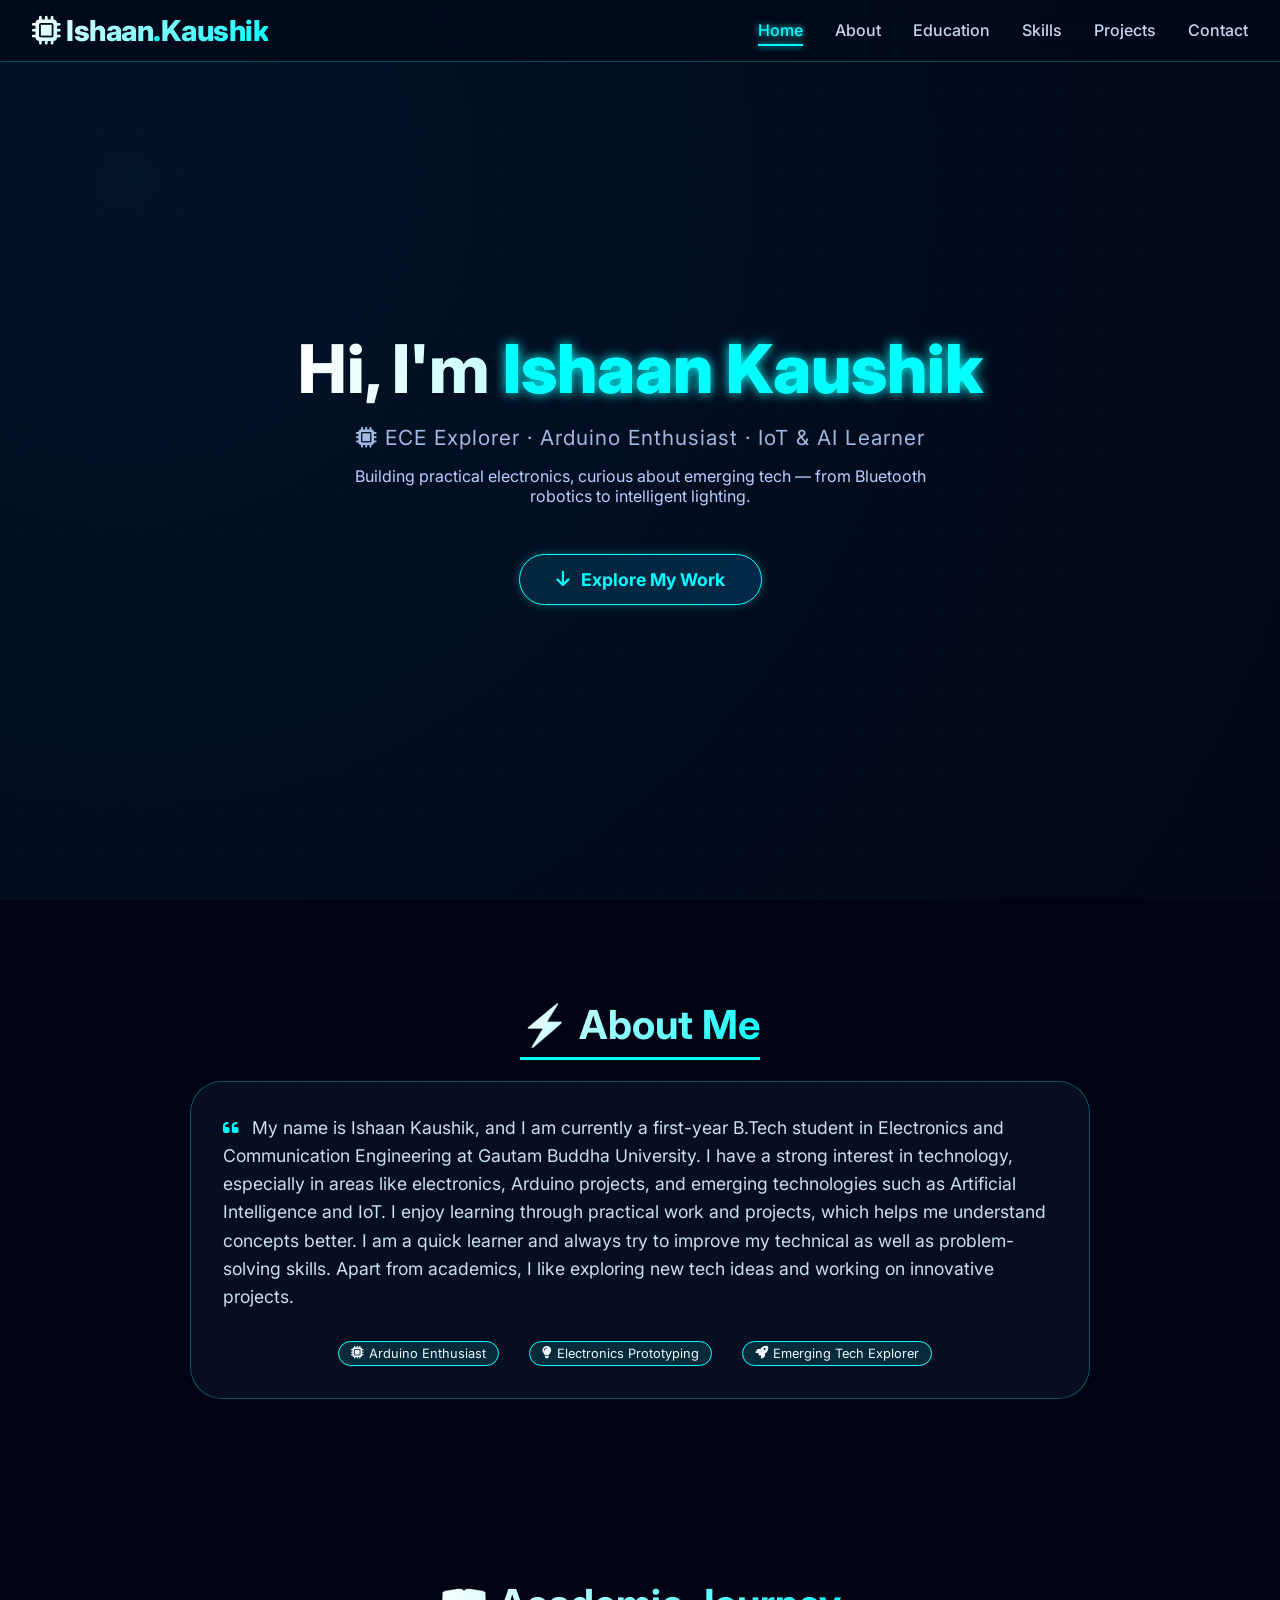
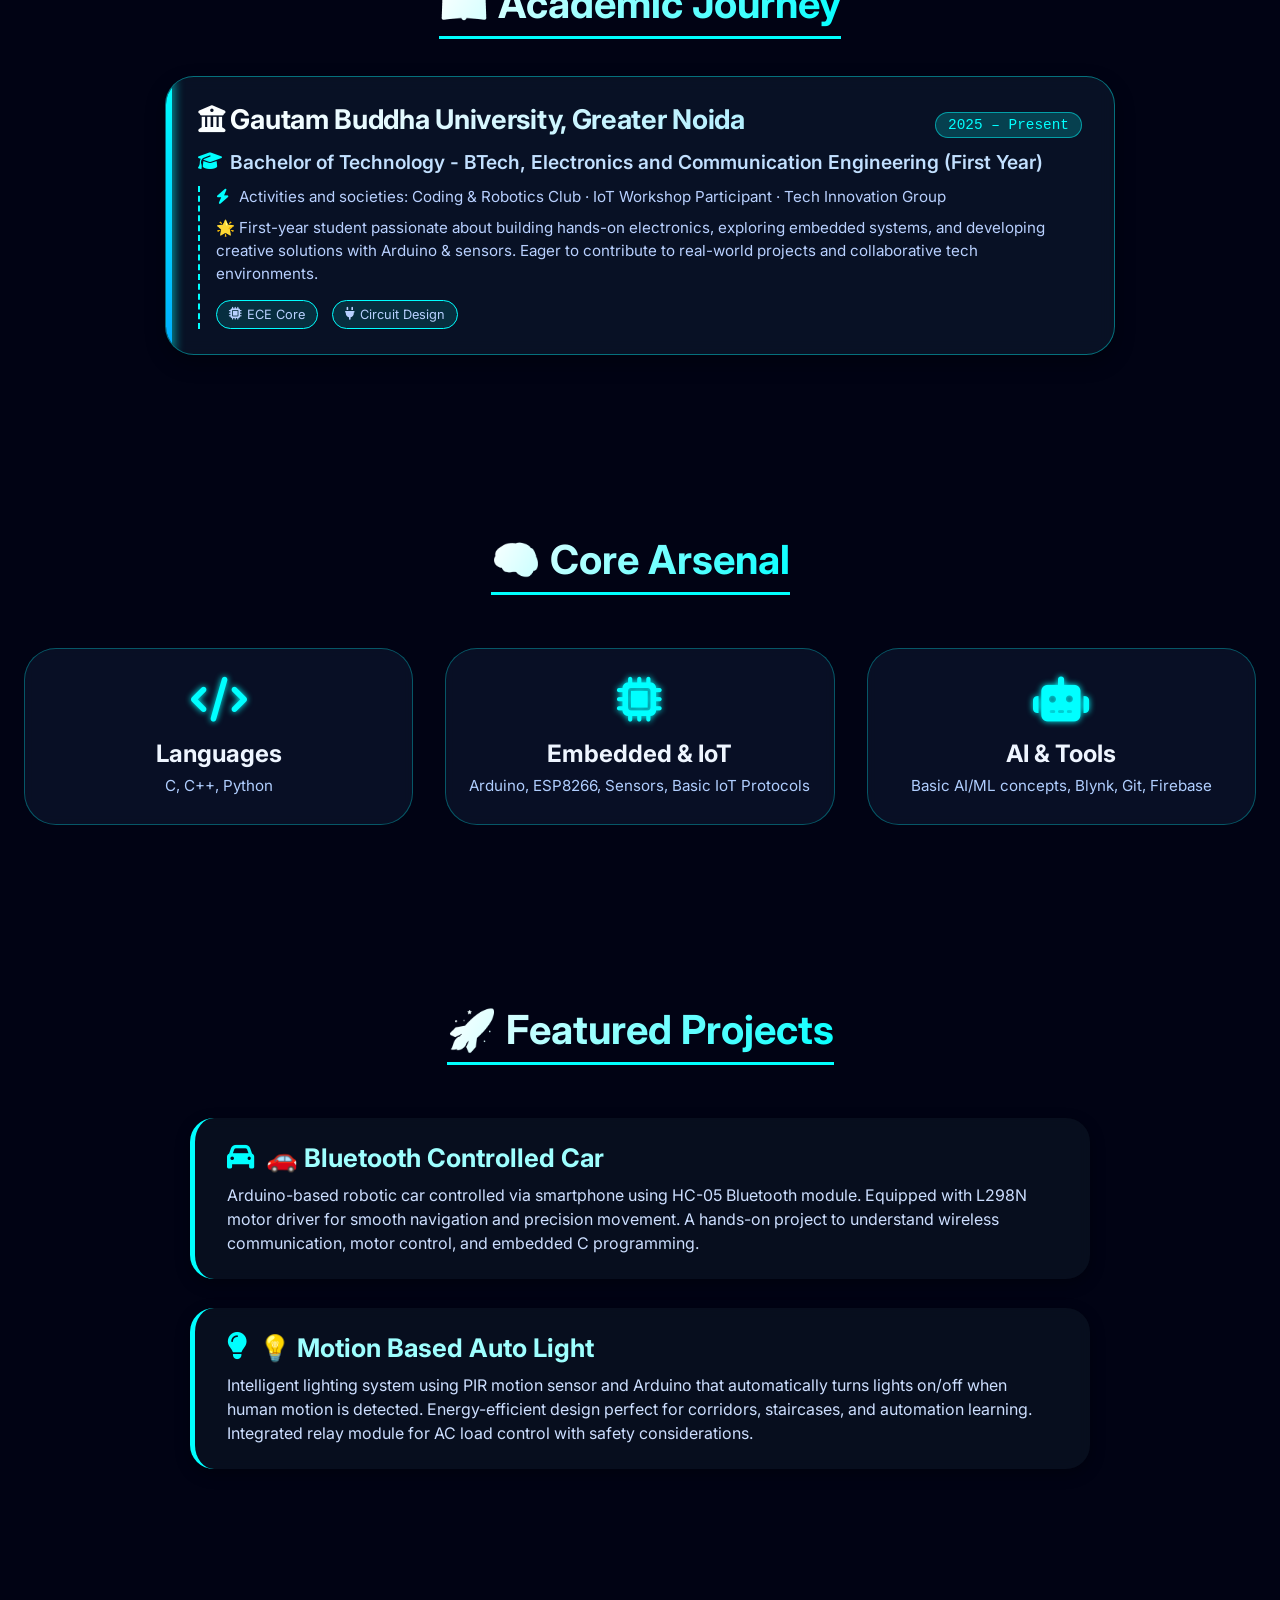
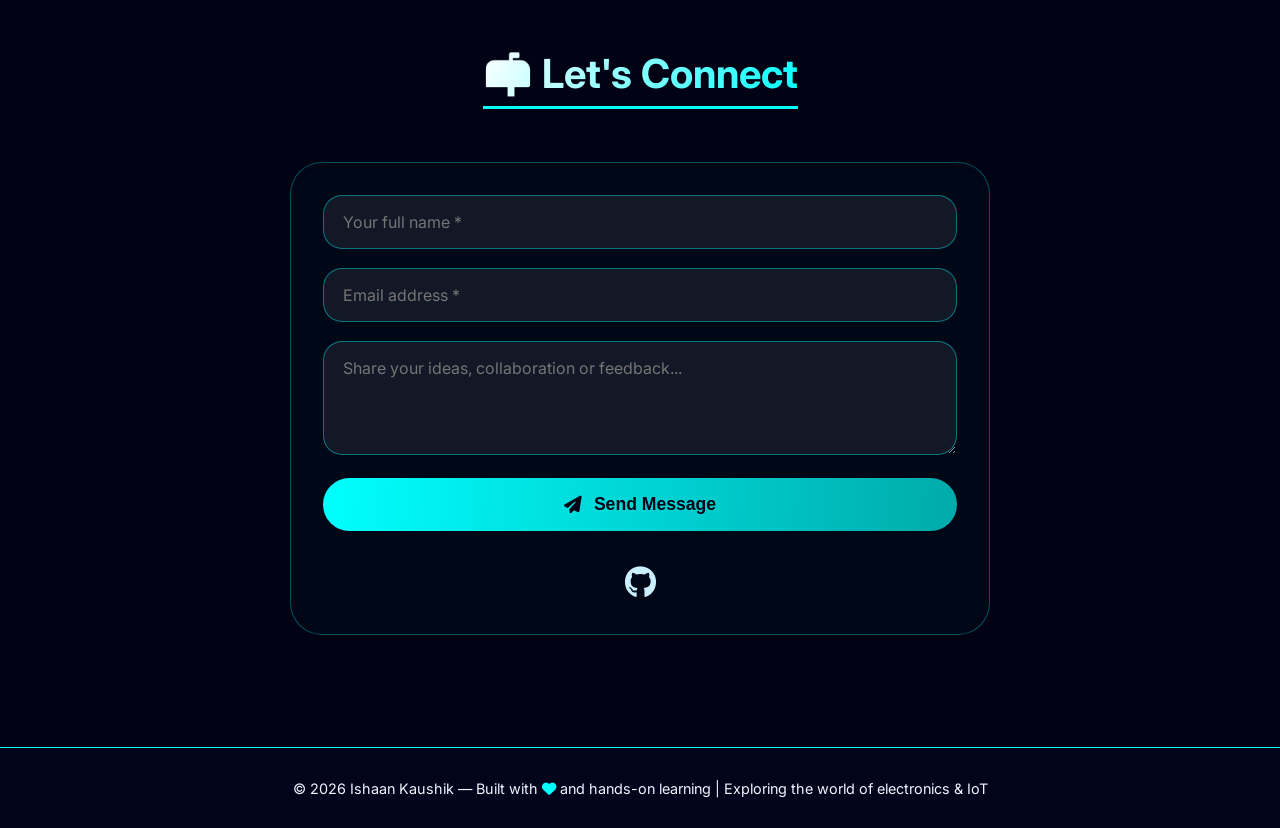
==== commit db2704a4: "Update index.html" ====
--- a/index.html
+++ b/index.html
@@ -3,7 +3,7 @@
 <head>
 <meta charset="UTF-8">
 <meta name="viewport" content="width=device-width, initial-scale=1.0, user-scalable=yes">
-<title>Aditya Kumar Gupta | AI & IoT Innovator – Portfolio</title>
+<title>Ishaan Kaushik | ECE Innovator – Electronics & IoT</title>
 <!-- Font Awesome 6 (Free) -->
 <link rel="stylesheet" href="https://cdnjs.cloudflare.com/ajax/libs/font-awesome/6.5.0/css/all.min.css">
 <!-- Google Fonts: Modern & Tech-oriented -->
@@ -23,7 +23,7 @@
     overflow-x: hidden;
   }
 
-  /* animated gradient background with futuristic vibe */
+  /* animated gradient background */
   .bg-animate {
     position: fixed;
     top: 0;
@@ -53,13 +53,12 @@
     100% { transform: translate(80px, 80px); }
   }
 
-  /* neon cyan theme */
   :root {
     --cyan-glow: 0 0 8px rgba(0, 255, 255, 0.6), 0 0 20px rgba(0, 210, 255, 0.4);
     --card-border: rgba(0, 255, 255, 0.25);
   }
 
-  /* NAVBAR – glassmorphism + floating */
+  /* NAVBAR – glassmorphism */
   header {
     position: fixed;
     width: 100%;
@@ -189,14 +188,8 @@
   }
 
   @keyframes fadeUp {
-    from {
-      opacity: 0;
-      transform: translateY(35px);
-    }
-    to {
-      opacity: 1;
-      transform: translateY(0);
-    }
+    from { opacity: 0; transform: translateY(35px); }
+    to { opacity: 1; transform: translateY(0); }
   }
 
   /* Section Styling */
@@ -225,7 +218,7 @@
     padding-bottom: 8px;
   }
 
-  /* Education cards - academic timeline */
+  /* Education cards (only Gautam Buddha University) */
   .education-container {
     display: flex;
     flex-direction: column;
@@ -348,7 +341,7 @@
     color: #cbdff2;
   }
 
-  /* Skills Grid - updated (C, C++, Python only, no WebTech) */
+  /* Skills Grid - C, C++, Python, Embedded etc */
   .skills-grid {
     display: grid;
     grid-template-columns: repeat(auto-fit, minmax(220px, 1fr));
@@ -391,12 +384,15 @@
     background: rgba(0, 200, 255, 0.08);
   }
 
-  /* Projects - glassmorphism highlight */
+  /* Projects - only Bluetooth Car + Motion based auto light */
   .projects-container {
     display: flex;
     flex-direction: column;
     gap: 1.8rem;
     margin-top: 2rem;
+    max-width: 900px;
+    margin-left: auto;
+    margin-right: auto;
   }
 
   .project-item {
@@ -436,7 +432,7 @@
     line-height: 1.5;
   }
 
-  /* Contact form + social (GitHub only, no LinkedIn fake) */
+  /* Contact form + GitHub only */
   .contact-wrapper {
     max-width: 700px;
     margin: 2rem auto;
@@ -493,7 +489,6 @@
     background: #0ff;
   }
 
-  /* only github social (no LinkedIn) */
   .social-mini {
     display: flex;
     justify-content: center;
@@ -522,7 +517,6 @@
     font-size: 0.9rem;
   }
 
-  /* responsive */
   @media (max-width: 800px) {
     nav {
       flex-direction: column;
@@ -549,7 +543,6 @@
     }
   }
 
-  /* scroll reveal effect */
   .reveal {
     opacity: 0;
     transform: translateY(25px);
@@ -572,7 +565,7 @@
 
 <header>
   <nav>
-    <div class="logo"><i class="fas fa-microchip"></i> Aditya<span style="color:#0ff;">.</span>Gupta</div>
+    <div class="logo"><i class="fas fa-microchip"></i> Ishaan<span style="color:#0ff;">.</span>Kaushik</div>
     <ul class="nav-links">
       <li><a href="#home" class="nav-link">Home</a></li>
       <li><a href="#about" class="nav-link">About</a></li>
@@ -584,115 +577,91 @@
   </nav>
 </header>
 
-<!-- HERO Section (removed AI Enthusiast · Full Stack Edge) -->
+<!-- HERO Section -->
 <section id="home" class="hero">
   <div class="hero-content reveal">
-    <h1>Hi, I'm <span class="highlight">Aditya Kumar Gupta</span></h1>
+    <h1>Hi, I'm <span class="highlight">Ishaan Kaushik</span></h1>
     <div class="hero-tagline">
-      <i class="fas fa-microchip"></i> ECE Innovator · IoT Architect · Robotics & AI 
+      <i class="fas fa-microchip"></i> ECE Explorer · Arduino Enthusiast · IoT & AI Learner
     </div>
-    <p style="max-width: 600px; margin: 1rem auto; color: #b8d0ff;">Building the future where hardware meets intelligence — from Chandrayaan-3 replica to gyroscopic stabilization.</p>
+    <p style="max-width: 600px; margin: 1rem auto; color: #b8d0ff;">Building practical electronics, curious about emerging tech — from Bluetooth robotics to intelligent lighting.</p>
     <a href="#projects" class="cyber-btn"><i class="fas fa-arrow-down"></i> Explore My Work</a>
   </div>
 </section>
 
-<!-- ABOUT Section (custom bio as requested) -->
+<!-- ABOUT Section - Updated as per Ishaan Kaushik's description -->
 <section id="about">
   <div class="section-title"><span>⚡ About Me</span></div>
   <div class="about-card reveal">
-    <p><i class="fas fa-quote-left" style="color:cyan; margin-right:8px;"></i> I am a B.Tech Electronics & Communication Engineering student at Gautam Buddha University, specializing in AI/ML. My work is defined by a 'build-it-from-scratch' philosophy, spanning from a live functional replica of the Chandrayaan-3 mission to high-precision robotics like a self-balancing cycle utilizing gyroscopic stabilization. I specialize in merging embedded microcontrollers with real-time AI and wireless communication. Whether it’s developing the 'Ghost Node' for stealth surveillance or engineering high-impact Remote Control Bomb Blasters, I am driven to push the boundaries of circuits and code to solve real-world problems.</p>
+    <p><i class="fas fa-quote-left" style="color:cyan; margin-right:8px;"></i> My name is Ishaan Kaushik, and I am currently a first-year B.Tech student in Electronics and Communication Engineering at Gautam Buddha University. I have a strong interest in technology, especially in areas like electronics, Arduino projects, and emerging technologies such as Artificial Intelligence and IoT. I enjoy learning through practical work and projects, which helps me understand concepts better. I am a quick learner and always try to improve my technical as well as problem-solving skills. Apart from academics, I like exploring new tech ideas and working on innovative projects.</p>
     <div style="margin-top: 1.5rem; display: flex; gap: 20px; justify-content: center; flex-wrap: wrap;">
-      <span class="chip-badge"><i class="fas fa-laptop-code"></i> AI/ML Specialist</span>
-      <span class="chip-badge"><i class="fas fa-robot"></i> Robotics & Stabilization</span>
-      <span class="chip-badge"><i class="fas fa-rocket"></i> SpaceTech Replica</span>
+      <span class="chip-badge"><i class="fas fa-microchip"></i> Arduino Enthusiast</span>
+      <span class="chip-badge"><i class="fas fa-lightbulb"></i> Electronics Prototyping</span>
+      <span class="chip-badge"><i class="fas fa-rocket"></i> Emerging Tech Explorer</span>
     </div>
   </div>
 </section>
 
-<!-- EDUCATION Section (unchanged but fits) -->
+<!-- EDUCATION Section: only Gautam Buddha University (removed Dehradun Public School) -->
 <section id="education">
   <div class="section-title"><span>📖 Academic Journey</span></div>
   <div class="education-container">
-    <!-- Gautam Buddha University -->
     <div class="edu-card reveal">
       <div class="edu-header">
         <div class="edu-institution"><i class="fas fa-university"></i> Gautam Buddha University, Greater Noida</div>
-        <div class="edu-date">Jul 2025 – Present</div>
+        <div class="edu-date">2025 – Present</div>
       </div>
       <div class="edu-degree">
-        <i class="fas fa-graduation-cap"></i> Bachelor of Technology - BTech, Electronics and Communication Engineering
+        <i class="fas fa-graduation-cap"></i> Bachelor of Technology - BTech, Electronics and Communication Engineering (First Year)
       </div>
       <div class="edu-activities">
-        <i class="fas fa-bolt" style="color:cyan; margin-right:6px;"></i> Activities and societies: Badminton · Coding & Robotics Club · AI/ML Workshop Lead
-        <div style="margin-top: 8px;">🌟 Focus on embedded AI, real-time control systems, and full-stack hardware integration. Currently building high-performance robotics and stealth communication nodes.</div>
-        <div style="margin-top: 8px;"><span class="chip-badge"><i class="fas fa-microchip"></i> ECE Core</span> <span class="chip-badge"><i class="fas fa-brain"></i> AI Research</span></div>
-      </div>
-    </div>
-
-    <!-- Dehradun Public School -->
-    <div class="edu-card reveal">
-      <div class="edu-header">
-        <div class="edu-institution"><i class="fas fa-school"></i> Dehradoon Public School</div>
-        <div class="edu-date">Apr 2024 – Feb 2025</div>
-      </div>
-      <div class="edu-degree">
-        <i class="fas fa-chalkboard-user"></i> Higher Secondary School, Mathematics and Computer Science
-      </div>
-      <div class="edu-activities">
-        <i class="fas fa-code"></i> Specialization in Mathematics + Computer Science · Programming fundamentals, data structures, and logical reasoning foundation.
-        <div style="margin-top: 8px;">🏸 Active in tech fests & science exhibitions — early foundation for engineering & system design.</div>
-        <div style="margin-top: 8px;"><span class="chip-badge"><i class="fas fa-calculator"></i> Mathematics</span> <span class="chip-badge"><i class="fas fa-laptop"></i> CS Base</span></div>
+        <i class="fas fa-bolt" style="color:cyan; margin-right:6px;"></i> Activities and societies: Coding & Robotics Club · IoT Workshop Participant · Tech Innovation Group
+        <div style="margin-top: 8px;">🌟 First-year student passionate about building hands-on electronics, exploring embedded systems, and developing creative solutions with Arduino & sensors. Eager to contribute to real-world projects and collaborative tech environments.</div>
+        <div style="margin-top: 8px;"><span class="chip-badge"><i class="fas fa-microchip"></i> ECE Core</span> <span class="chip-badge"><i class="fas fa-plug"></i> Circuit Design</span></div>
       </div>
     </div>
   </div>
 </section>
 
-<!-- SKILLS Section: Only C, C++, Python (webtech removed) and Embedded+AI tools remain -->
+<!-- SKILLS Section: C, C++, Python, Embedded, AI tools -->
 <section id="skills">
   <div class="section-title"><span>🧠 Core Arsenal</span></div>
   <div class="skills-grid">
     <div class="skill-card reveal"><i class="fas fa-code"></i><h4>Languages</h4><p>C, C++, Python</p></div>
-    <div class="skill-card reveal"><i class="fas fa-microchip"></i><h4>Embedded & IoT</h4><p>ESP32, Arduino, NodeMCU, Sensors, MQTT, RTOS</p></div>
-    <div class="skill-card reveal"><i class="fas fa-robot"></i><h4>AI & Tools</h4><p>YOLOv8, Blynk, Git, Firebase, Figma, OpenCV</p></div>
+    <div class="skill-card reveal"><i class="fas fa-microchip"></i><h4>Embedded & IoT</h4><p>Arduino, ESP8266, Sensors, Basic IoT Protocols</p></div>
+    <div class="skill-card reveal"><i class="fas fa-robot"></i><h4>AI & Tools</h4><p>Basic AI/ML concepts, Blynk, Git, Firebase</p></div>
   </div>
 </section>
 
-<!-- PROJECTS Section: Includes new requested projects + original innovative ones -->
+<!-- PROJECTS Section: Only Bluetooth Controlled Car + Motion Based Auto Light -->
 <section id="projects">
-  <div class="section-title"><span>🚀 Flagship Projects</span></div>
+  <div class="section-title"><span>🚀 Featured Projects</span></div>
   <div class="projects-container">
-    <!-- NEW: Chandrayaan-3 live functional replica -->
-    <div class="project-item reveal"><div class="project-title"><i class="fas fa-rocket"></i> 🌕 Chandrayaan-3 Live Functional Replica</div><div class="project-desc">Complete embedded replica with multi-stage descent simulation, sensor-guided altitude control, real-time telemetry, and autonomous landing logic – built from scratch using ESP32 and custom instrumentation.</div></div>
-    <!-- NEW: Self balancing cycle using gyrowheel -->
-    <div class="project-item reveal"><div class="project-title"><i class="fas fa-bicycle"></i> ⚙️ Self-Balancing Cycle (Gyroscopic Stabilization)</div><div class="project-desc">High-precision robotics project integrating MEMS gyroscope, PID tuning, and reaction wheel / gyrowheel mechanism to maintain balance autonomously. Demonstrates dynamic stability and control theory in real-time.</div></div>
-    <!-- NEW: Remote Control Bomb Blaster (engineering high-impact safe demo) -->
-    <div class="project-item reveal"><div class="project-title"><i class="fas fa-bomb"></i> 💣 Remote Control Bomb Blaster (Engineered System)</div><div class="project-desc">Wireless controlled impulse actuator for simulated defense applications – secure 2.4GHz link, fail-safe hardware, real-time arming mechanisms. Built for research & demonstration of remote firing systems.</div></div>
-    <!-- Existing high-value projects -->
-    <div class="project-item reveal"><div class="project-title"><i class="fas fa-door-closed"></i> 🔐 Smart IoT Door Lock System</div><div class="project-desc">ESP32-CAM based advanced security with RFID, MQ-5 gas & flame sensors, servo, LCD + Blynk dashboard. Real-time alerts and facial image capture.</div></div>
-    <div class="project-item reveal"><div class="project-title"><i class="fas fa-seedling"></i> 🌱 Smart Plant Care System</div><div class="project-desc">NodeMCU + soil moisture sensor automatic irrigation, live Blynk monitoring, water pump control – water conservation & smart farming.</div></div>
-    <div class="project-item reveal"><div class="project-title"><i class="fas fa-ghost"></i> 👻 Ghost Node (Stealth Security)</div><div class="project-desc">Covert IoT surveillance node on ESP8266, hidden monitoring, remote alerts and actuator triggers – ideal for restricted zones and stealth operations.</div></div>
-    <div class="project-item reveal"><div class="project-title"><i class="fas fa-mobile-alt"></i> 📡 AI Phone Detection System</div><div class="project-desc">YOLOv8 deep learning model to detect mobile phone usage in real-time via webcam – useful for exam halls & safe driving zones.</div></div>
-    <div class="project-item reveal"><div class="project-title"><i class="fas fa-chalkboard-user"></i> 📊 NeuroRevise (AI Study App)</div><div class="project-desc">Full-stack PHP/MySQL web app with performance analytics, weak topic detection, adaptive revision recommendations for students.</div></div>
-    <div class="project-item reveal"><div class="project-title"><i class="fas fa-calendar-check"></i> 📋 Attendance Management System</div><div class="project-desc">Role-based portal for admin, teachers, students – automated attendance marking, report generation, real-time analytics.</div></div>
-    <div class="project-item reveal"><div class="project-title"><i class="fas fa-car"></i> 🚗 Bluetooth Controlled Car</div><div class="project-desc">Arduino + L298N motor driver, HC-05 Bluetooth, smartphone app control -> smooth navigation & obstacle awareness.</div></div>
-    <div class="project-item reveal"><div class="project-title"><i class="fas fa-home"></i> 💡 Smart Home Automation</div><div class="project-desc">Remote control of lights, fans & appliances via relay modules and mobile interface – IoT enabled home energy management.</div></div>
+    <div class="project-item reveal">
+      <div class="project-title"><i class="fas fa-car"></i> 🚗 Bluetooth Controlled Car</div>
+      <div class="project-desc">Arduino-based robotic car controlled via smartphone using HC-05 Bluetooth module. Equipped with L298N motor driver for smooth navigation and precision movement. A hands-on project to understand wireless communication, motor control, and embedded C programming.</div>
+    </div>
+    <div class="project-item reveal">
+      <div class="project-title"><i class="fas fa-lightbulb"></i> 💡 Motion Based Auto Light</div>
+      <div class="project-desc">Intelligent lighting system using PIR motion sensor and Arduino that automatically turns lights on/off when human motion is detected. Energy-efficient design perfect for corridors, staircases, and automation learning. Integrated relay module for AC load control with safety considerations.</div>
+    </div>
   </div>
 </section>
 
-<!-- CONTACT Section with working simulation + GitHub only (no linkedin) -->
+<!-- CONTACT Section + GitHub only (no LinkedIn) -->
 <section id="contact">
   <div class="section-title"><span>📬 Let's Connect</span></div>
   <div class="contact-wrapper reveal">
     <form id="contactForm">
       <div class="input-group"><input type="text" id="nameInput" placeholder="Your full name *" required></div>
       <div class="input-group"><input type="email" id="emailInput" placeholder="Email address *" required></div>
-      <div class="input-group"><textarea rows="4" id="msgInput" placeholder="Tell me about your idea, project, or collaboration..."></textarea></div>
+      <div class="input-group"><textarea rows="4" id="msgInput" placeholder="Share your ideas, collaboration or feedback..."></textarea></div>
       <button type="submit" class="submit-btn"><i class="fas fa-paper-plane"></i> Send Message</button>
       <p id="formFeedback" style="margin-top: 12px; font-size: 0.85rem; text-align: center;"></p>
     </form>
     <div class="social-mini">
-      <!-- Only GitHub, No LinkedIn (as requested) -->
-      <a href="https://github.com/mrshauryasharma" target="_blank" rel="noopener noreferrer" aria-label="GitHub">
+      <!-- GitHub profile representative (link placeholder, user can update) -->
+      <a href="https://github.com/ishaankaushik" target="_blank" rel="noopener noreferrer" aria-label="GitHub">
         <i class="fab fa-github"></i>
       </a>
     </div>
@@ -700,7 +669,7 @@
 </section>
 
 <footer>
-  <p>© 2026 Aditya Kumar Gupta — Built with <i class="fas fa-heart" style="color: cyan;"></i> and hardware passion | Pushing boundaries of circuits & code</p>
+  <p>© 2026 Ishaan Kaushik — Built with <i class="fas fa-heart" style="color: cyan;"></i> and hands-on learning | Exploring the world of electronics & IoT</p>
 </footer>
 
 <script>
@@ -740,7 +709,7 @@
   }, { threshold: 0.15 });
   revealElements.forEach(el => revealObserver.observe(el));
 
-  // form handling (mock feedback)
+  // form handling simulation
   const form = document.getElementById("contactForm");
   const feedback = document.getElementById("formFeedback");
 
@@ -748,7 +717,6 @@
     e.preventDefault();
     const name = document.getElementById("nameInput").value.trim();
     const email = document.getElementById("emailInput").value.trim();
-    const msg = document.getElementById("msgInput").value.trim();
 
     if(name === "" || email === "") {
       feedback.innerHTML = "⚠️ Please fill name and email.";
@@ -763,7 +731,7 @@
       return;
     }
 
-    feedback.innerHTML = `✨ Thanks ${name}! I'll get back to you soon. ✨`;
+    feedback.innerHTML = `✨ Thanks ${name}! I'll reach out soon. ✨`;
     feedback.style.color = "#0ff";
     feedback.style.textShadow = "0 0 2px cyan";
     form.reset();
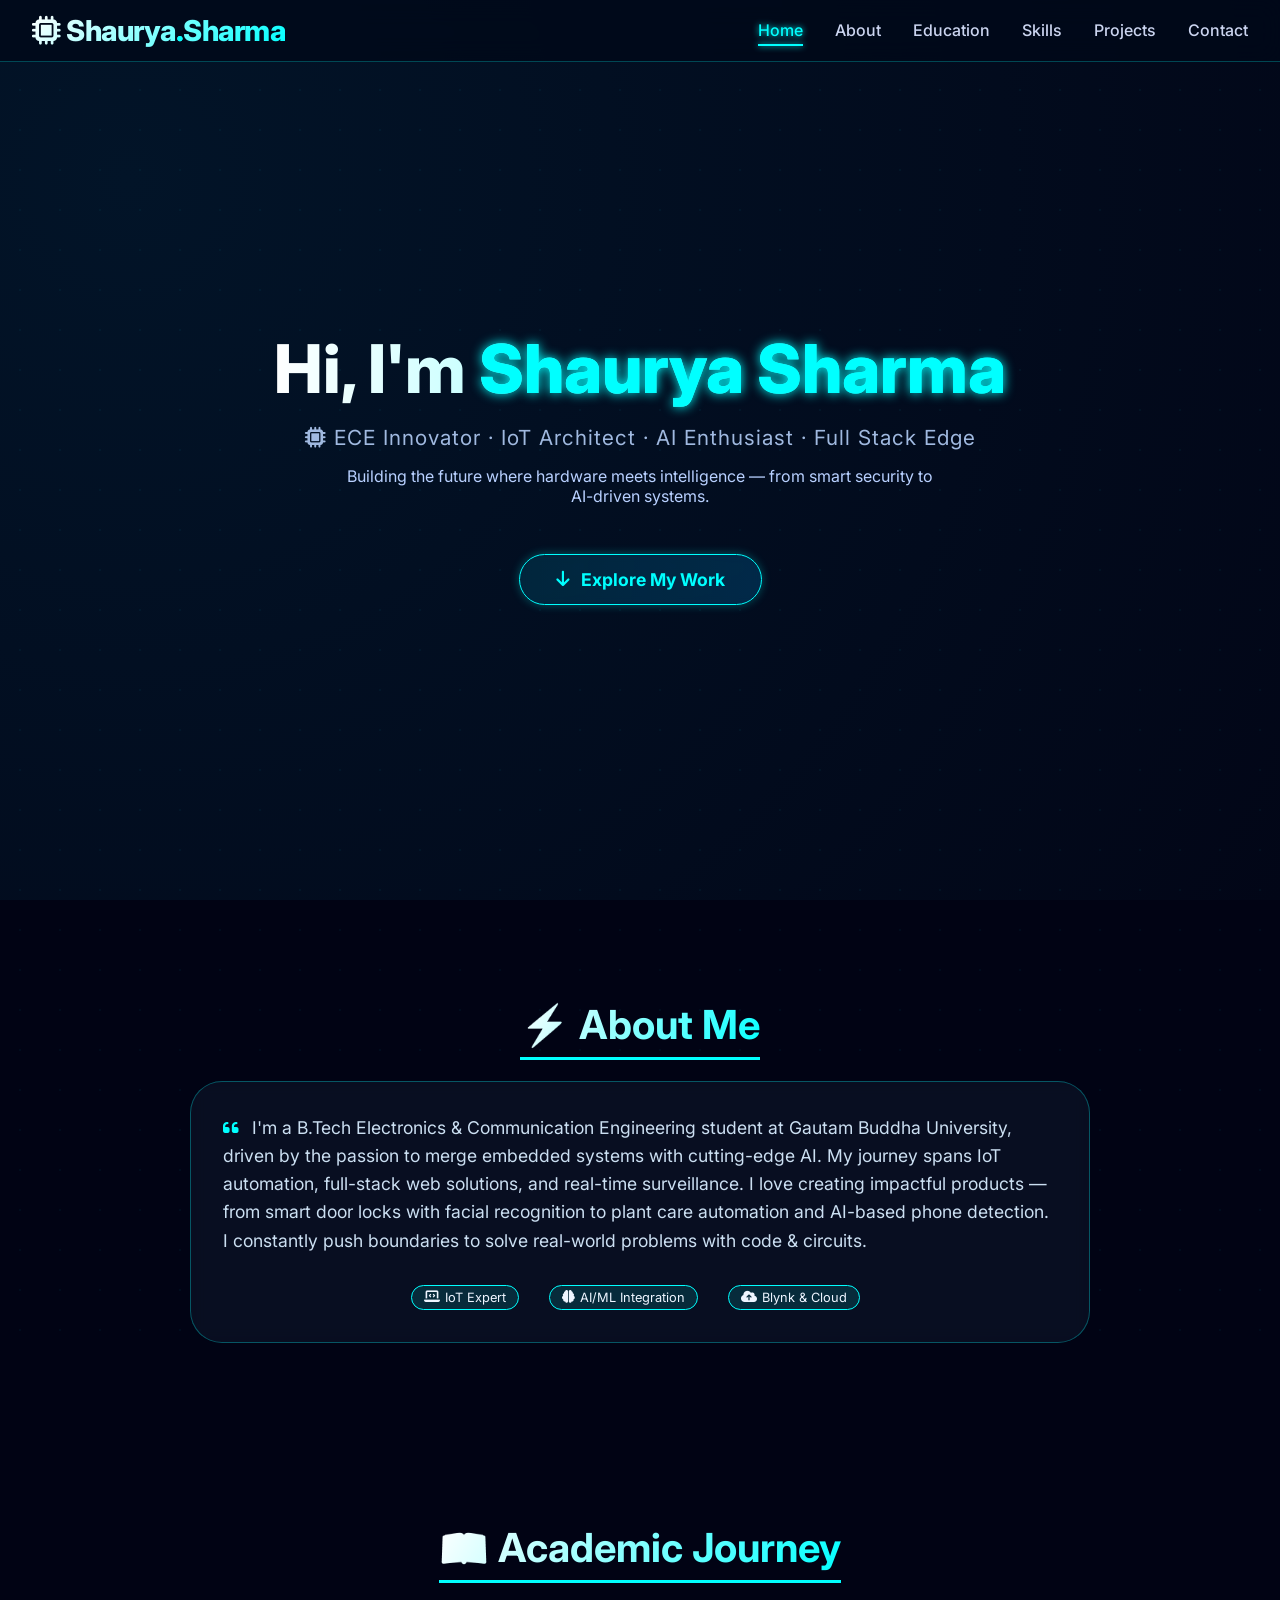
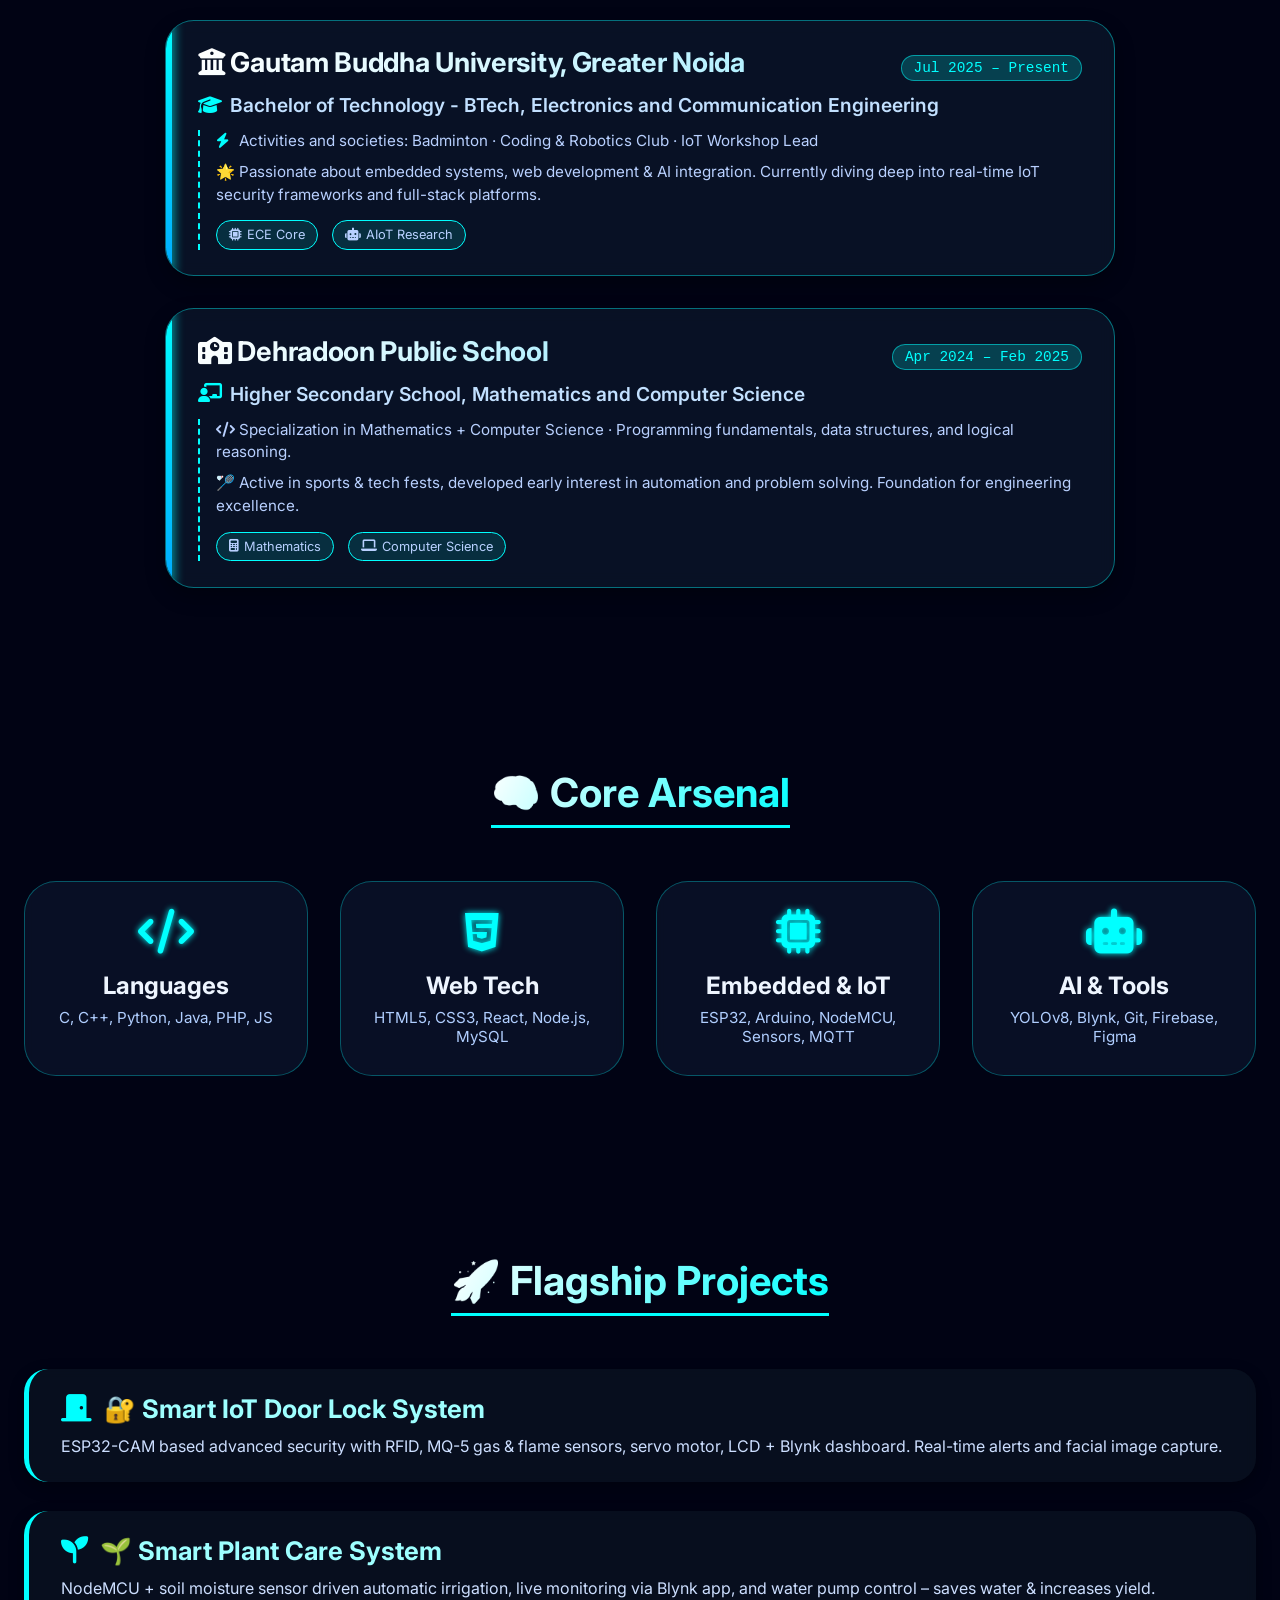
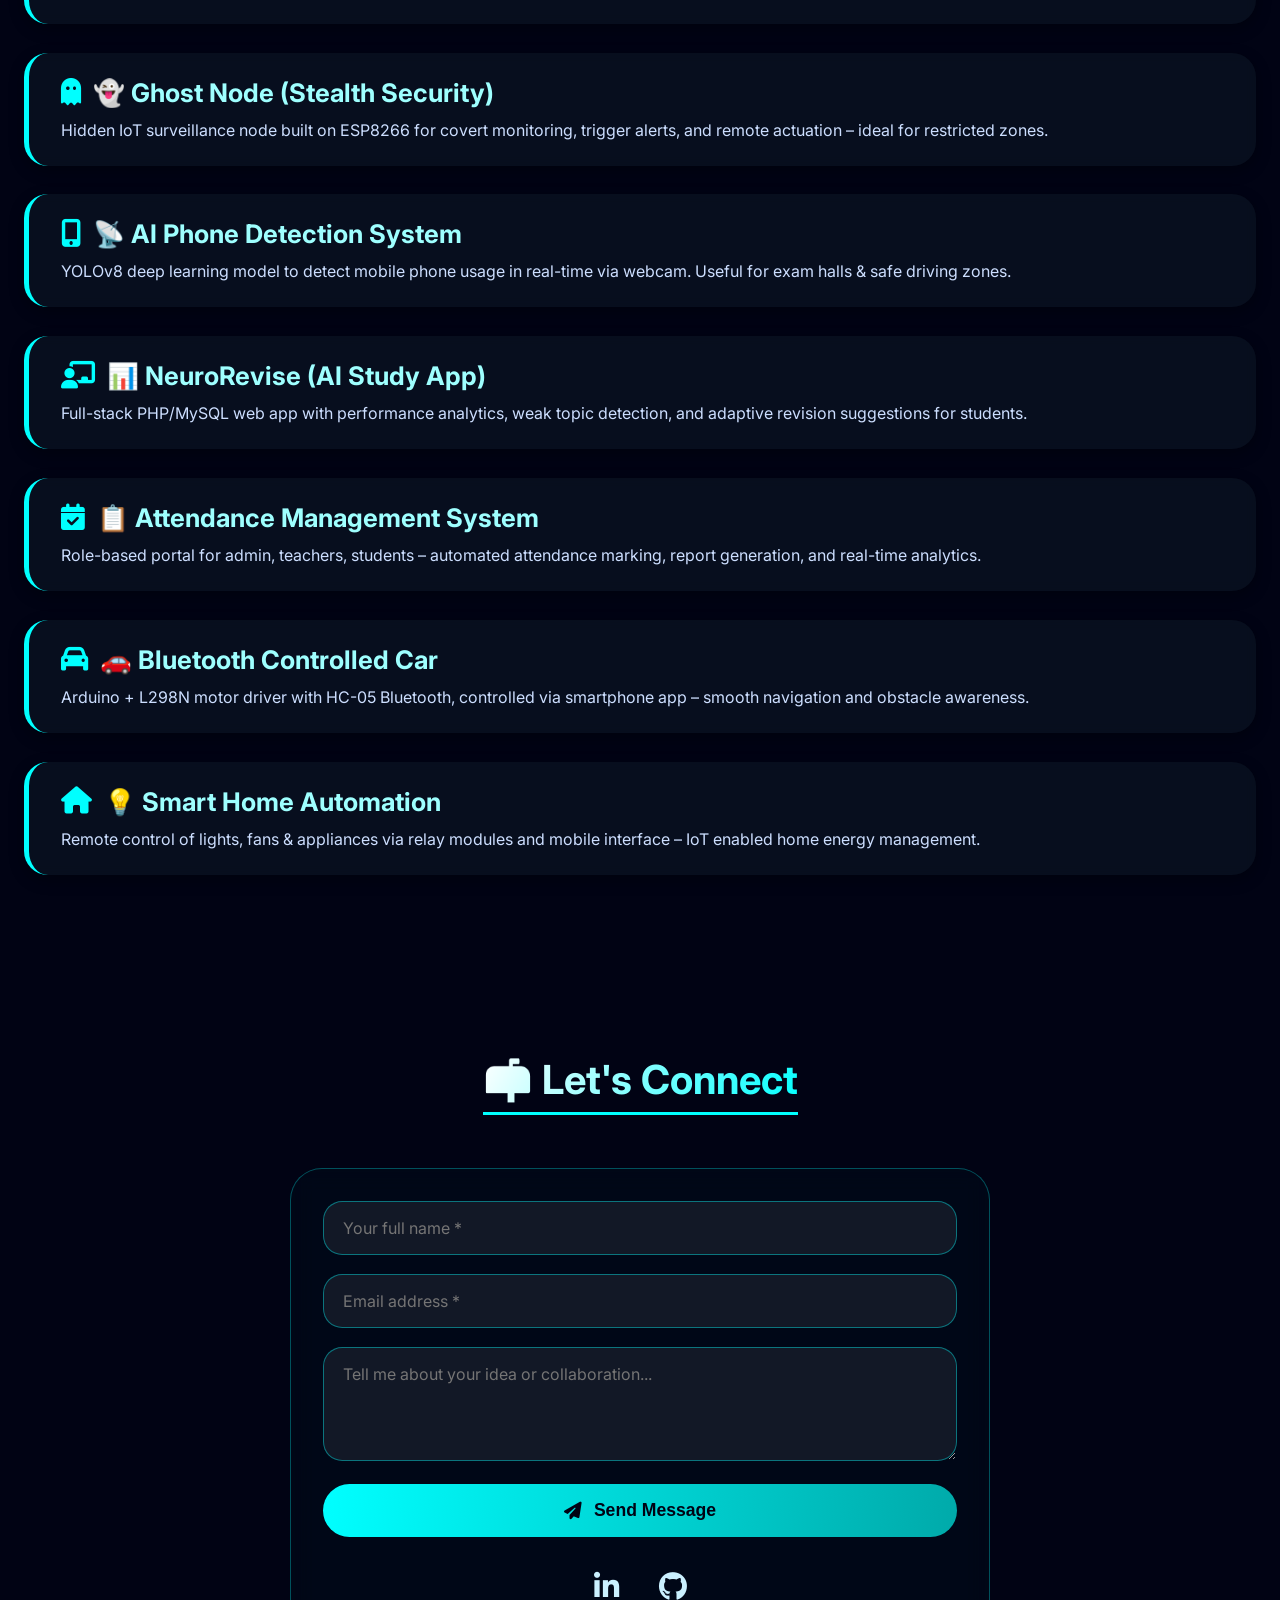
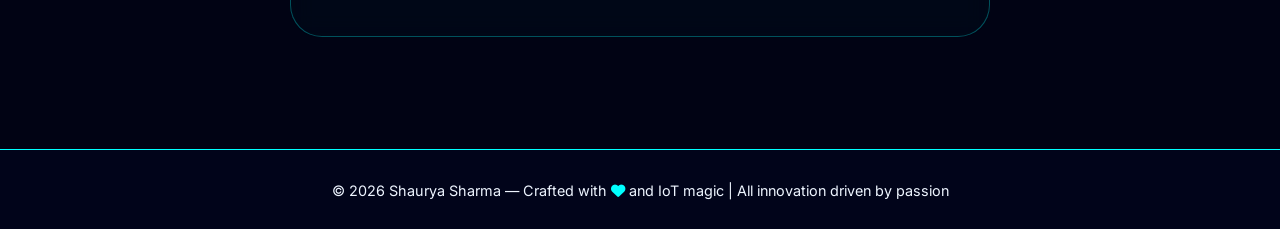
==== commit d07885c9: "Update index.html" ====
--- a/index.html
+++ b/index.html
@@ -3,7 +3,7 @@
 <head>
 <meta charset="UTF-8">
 <meta name="viewport" content="width=device-width, initial-scale=1.0, user-scalable=yes">
-<title>Ishaan Kaushik | ECE Innovator – Electronics & IoT</title>
+<title>Shaurya Sharma | AI & IoT Innovator – Education</title>
 <!-- Font Awesome 6 (Free) -->
 <link rel="stylesheet" href="https://cdnjs.cloudflare.com/ajax/libs/font-awesome/6.5.0/css/all.min.css">
 <!-- Google Fonts: Modern & Tech-oriented -->
@@ -53,12 +53,13 @@
     100% { transform: translate(80px, 80px); }
   }
 
+  /* custom neon glow */
   :root {
     --cyan-glow: 0 0 8px rgba(0, 255, 255, 0.6), 0 0 20px rgba(0, 210, 255, 0.4);
     --card-border: rgba(0, 255, 255, 0.25);
   }
 
-  /* NAVBAR – glassmorphism */
+  /* NAVBAR – glassmorphism + floating */
   header {
     position: fixed;
     width: 100%;
@@ -188,8 +189,14 @@
   }
 
   @keyframes fadeUp {
-    from { opacity: 0; transform: translateY(35px); }
-    to { opacity: 1; transform: translateY(0); }
+    from {
+      opacity: 0;
+      transform: translateY(35px);
+    }
+    to {
+      opacity: 1;
+      transform: translateY(0);
+    }
   }
 
   /* Section Styling */
@@ -218,7 +225,7 @@
     padding-bottom: 8px;
   }
 
-  /* Education cards (only Gautam Buddha University) */
+  /* Education cards - new stylish academic timeline */
   .education-container {
     display: flex;
     flex-direction: column;
@@ -341,10 +348,10 @@
     color: #cbdff2;
   }
 
-  /* Skills Grid - C, C++, Python, Embedded etc */
+  /* Skills Grid Enhanced */
   .skills-grid {
     display: grid;
-    grid-template-columns: repeat(auto-fit, minmax(220px, 1fr));
+    grid-template-columns: repeat(auto-fit, minmax(240px, 1fr));
     gap: 2rem;
     margin-top: 2rem;
   }
@@ -384,15 +391,12 @@
     background: rgba(0, 200, 255, 0.08);
   }
 
-  /* Projects - only Bluetooth Car + Motion based auto light */
+  /* Projects - modern glassmorphism + hover reveal */
   .projects-container {
     display: flex;
     flex-direction: column;
     gap: 1.8rem;
     margin-top: 2rem;
-    max-width: 900px;
-    margin-left: auto;
-    margin-right: auto;
   }
 
   .project-item {
@@ -432,7 +436,7 @@
     line-height: 1.5;
   }
 
-  /* Contact form + GitHub only */
+  /* Contact - modern form */
   .contact-wrapper {
     max-width: 700px;
     margin: 2rem auto;
@@ -489,6 +493,7 @@
     background: #0ff;
   }
 
+  /* floating socials - only linkedin & github */
   .social-mini {
     display: flex;
     justify-content: center;
@@ -498,7 +503,7 @@
 
   .social-mini a {
     color: #caf0ff;
-    font-size: 2rem;
+    font-size: 1.8rem;
     transition: 0.2s;
     text-decoration: none;
   }
@@ -517,6 +522,7 @@
     font-size: 0.9rem;
   }
 
+  /* responsive */
   @media (max-width: 800px) {
     nav {
       flex-direction: column;
@@ -543,6 +549,7 @@
     }
   }
 
+  /* scroll reveal effect (simple intersection) */
   .reveal {
     opacity: 0;
     transform: translateY(25px);
@@ -554,6 +561,7 @@
     transform: translateY(0);
   }
 
+  /* Custom cursor glow effect (optional) */
   ::selection {
     background: cyan;
     color: #010314;
@@ -565,7 +573,7 @@
 
 <header>
   <nav>
-    <div class="logo"><i class="fas fa-microchip"></i> Ishaan<span style="color:#0ff;">.</span>Kaushik</div>
+    <div class="logo"><i class="fas fa-microchip"></i> Shaurya<span style="color:#0ff;">.</span>Sharma</div>
     <ul class="nav-links">
       <li><a href="#home" class="nav-link">Home</a></li>
       <li><a href="#about" class="nav-link">About</a></li>
@@ -580,88 +588,110 @@
 <!-- HERO Section -->
 <section id="home" class="hero">
   <div class="hero-content reveal">
-    <h1>Hi, I'm <span class="highlight">Ishaan Kaushik</span></h1>
+    <h1>Hi, I'm <span class="highlight">Shaurya Sharma</span></h1>
     <div class="hero-tagline">
-      <i class="fas fa-microchip"></i> ECE Explorer · Arduino Enthusiast · IoT & AI Learner
+      <i class="fas fa-microchip"></i> ECE Innovator · IoT Architect · AI Enthusiast · Full Stack Edge
     </div>
-    <p style="max-width: 600px; margin: 1rem auto; color: #b8d0ff;">Building practical electronics, curious about emerging tech — from Bluetooth robotics to intelligent lighting.</p>
+    <p style="max-width: 600px; margin: 1rem auto; color: #b8d0ff;">Building the future where hardware meets intelligence — from smart security to AI-driven systems.</p>
     <a href="#projects" class="cyber-btn"><i class="fas fa-arrow-down"></i> Explore My Work</a>
   </div>
 </section>
 
-<!-- ABOUT Section - Updated as per Ishaan Kaushik's description -->
+<!-- ABOUT Section -->
 <section id="about">
   <div class="section-title"><span>⚡ About Me</span></div>
   <div class="about-card reveal">
-    <p><i class="fas fa-quote-left" style="color:cyan; margin-right:8px;"></i> My name is Ishaan Kaushik, and I am currently a first-year B.Tech student in Electronics and Communication Engineering at Gautam Buddha University. I have a strong interest in technology, especially in areas like electronics, Arduino projects, and emerging technologies such as Artificial Intelligence and IoT. I enjoy learning through practical work and projects, which helps me understand concepts better. I am a quick learner and always try to improve my technical as well as problem-solving skills. Apart from academics, I like exploring new tech ideas and working on innovative projects.</p>
+    <p><i class="fas fa-quote-left" style="color:cyan; margin-right:8px;"></i> I'm a B.Tech Electronics & Communication Engineering student at Gautam Buddha University, driven by the passion to merge embedded systems with cutting-edge AI. My journey spans IoT automation, full-stack web solutions, and real-time surveillance. I love creating impactful products — from smart door locks with facial recognition to plant care automation and AI-based phone detection. I constantly push boundaries to solve real-world problems with code & circuits.</p>
     <div style="margin-top: 1.5rem; display: flex; gap: 20px; justify-content: center; flex-wrap: wrap;">
-      <span class="chip-badge"><i class="fas fa-microchip"></i> Arduino Enthusiast</span>
-      <span class="chip-badge"><i class="fas fa-lightbulb"></i> Electronics Prototyping</span>
-      <span class="chip-badge"><i class="fas fa-rocket"></i> Emerging Tech Explorer</span>
+      <span class="chip-badge"><i class="fas fa-laptop-code"></i> IoT Expert</span>
+      <span class="chip-badge"><i class="fas fa-brain"></i> AI/ML Integration</span>
+      <span class="chip-badge"><i class="fas fa-cloud-upload-alt"></i> Blynk & Cloud</span>
     </div>
   </div>
 </section>
 
-<!-- EDUCATION Section: only Gautam Buddha University (removed Dehradun Public School) -->
+<!-- ========== NEW EDUCATION SECTION (Detailed from your data) ========== -->
 <section id="education">
   <div class="section-title"><span>📖 Academic Journey</span></div>
   <div class="education-container">
+    <!-- Gautam Buddha University Card -->
     <div class="edu-card reveal">
       <div class="edu-header">
         <div class="edu-institution"><i class="fas fa-university"></i> Gautam Buddha University, Greater Noida</div>
-        <div class="edu-date">2025 – Present</div>
+        <div class="edu-date">Jul 2025 – Present</div>
       </div>
       <div class="edu-degree">
-        <i class="fas fa-graduation-cap"></i> Bachelor of Technology - BTech, Electronics and Communication Engineering (First Year)
+        <i class="fas fa-graduation-cap"></i> Bachelor of Technology - BTech, Electronics and Communication Engineering
       </div>
       <div class="edu-activities">
-        <i class="fas fa-bolt" style="color:cyan; margin-right:6px;"></i> Activities and societies: Coding & Robotics Club · IoT Workshop Participant · Tech Innovation Group
-        <div style="margin-top: 8px;">🌟 First-year student passionate about building hands-on electronics, exploring embedded systems, and developing creative solutions with Arduino & sensors. Eager to contribute to real-world projects and collaborative tech environments.</div>
-        <div style="margin-top: 8px;"><span class="chip-badge"><i class="fas fa-microchip"></i> ECE Core</span> <span class="chip-badge"><i class="fas fa-plug"></i> Circuit Design</span></div>
+        <i class="fas fa-bolt" style="color:cyan; margin-right:6px;"></i> Activities and societies: Badminton · Coding & Robotics Club · IoT Workshop Lead
+        <div style="margin-top: 8px;">🌟 Passionate about embedded systems, web development & AI integration. Currently diving deep into real-time IoT security frameworks and full-stack platforms.</div>
+        <div style="margin-top: 8px;"><span class="chip-badge"><i class="fas fa-microchip"></i> ECE Core</span> <span class="chip-badge"><i class="fas fa-robot"></i> AIoT Research</span></div>
+      </div>
+    </div>
+
+    <!-- Dehradun Public School Card (Higher Secondary) -->
+    <div class="edu-card reveal">
+      <div class="edu-header">
+        <div class="edu-institution"><i class="fas fa-school"></i> Dehradoon Public School</div>
+        <div class="edu-date">Apr 2024 – Feb 2025</div>
+      </div>
+      <div class="edu-degree">
+        <i class="fas fa-chalkboard-user"></i> Higher Secondary School, Mathematics and Computer Science
+      </div>
+      <div class="edu-activities">
+        <i class="fas fa-code"></i> Specialization in Mathematics + Computer Science · Programming fundamentals, data structures, and logical reasoning.
+        <div style="margin-top: 8px;">🏸 Active in sports & tech fests, developed early interest in automation and problem solving. Foundation for engineering excellence.</div>
+        <div style="margin-top: 8px;"><span class="chip-badge"><i class="fas fa-calculator"></i> Mathematics</span> <span class="chip-badge"><i class="fas fa-laptop"></i> Computer Science</span></div>
       </div>
     </div>
   </div>
 </section>
 
-<!-- SKILLS Section: C, C++, Python, Embedded, AI tools -->
+<!-- SKILLS Section Enhanced -->
 <section id="skills">
   <div class="section-title"><span>🧠 Core Arsenal</span></div>
   <div class="skills-grid">
-    <div class="skill-card reveal"><i class="fas fa-code"></i><h4>Languages</h4><p>C, C++, Python</p></div>
-    <div class="skill-card reveal"><i class="fas fa-microchip"></i><h4>Embedded & IoT</h4><p>Arduino, ESP8266, Sensors, Basic IoT Protocols</p></div>
-    <div class="skill-card reveal"><i class="fas fa-robot"></i><h4>AI & Tools</h4><p>Basic AI/ML concepts, Blynk, Git, Firebase</p></div>
+    <div class="skill-card reveal"><i class="fas fa-code"></i><h4>Languages</h4><p>C, C++, Python, Java, PHP, JS</p></div>
+    <div class="skill-card reveal"><i class="fab fa-html5"></i><h4>Web Tech</h4><p>HTML5, CSS3, React, Node.js, MySQL</p></div>
+    <div class="skill-card reveal"><i class="fas fa-microchip"></i><h4>Embedded & IoT</h4><p>ESP32, Arduino, NodeMCU, Sensors, MQTT</p></div>
+    <div class="skill-card reveal"><i class="fas fa-robot"></i><h4>AI & Tools</h4><p>YOLOv8, Blynk, Git, Firebase, Figma</p></div>
   </div>
 </section>
 
-<!-- PROJECTS Section: Only Bluetooth Controlled Car + Motion Based Auto Light -->
+<!-- PROJECTS Section - super detailed, modern -->
 <section id="projects">
-  <div class="section-title"><span>🚀 Featured Projects</span></div>
+  <div class="section-title"><span>🚀 Flagship Projects</span></div>
   <div class="projects-container">
-    <div class="project-item reveal">
-      <div class="project-title"><i class="fas fa-car"></i> 🚗 Bluetooth Controlled Car</div>
-      <div class="project-desc">Arduino-based robotic car controlled via smartphone using HC-05 Bluetooth module. Equipped with L298N motor driver for smooth navigation and precision movement. A hands-on project to understand wireless communication, motor control, and embedded C programming.</div>
-    </div>
-    <div class="project-item reveal">
-      <div class="project-title"><i class="fas fa-lightbulb"></i> 💡 Motion Based Auto Light</div>
-      <div class="project-desc">Intelligent lighting system using PIR motion sensor and Arduino that automatically turns lights on/off when human motion is detected. Energy-efficient design perfect for corridors, staircases, and automation learning. Integrated relay module for AC load control with safety considerations.</div>
-    </div>
+    <div class="project-item reveal"><div class="project-title"><i class="fas fa-door-closed"></i> 🔐 Smart IoT Door Lock System</div><div class="project-desc">ESP32-CAM based advanced security with RFID, MQ-5 gas & flame sensors, servo motor, LCD + Blynk dashboard. Real-time alerts and facial image capture.</div></div>
+    <div class="project-item reveal"><div class="project-title"><i class="fas fa-seedling"></i> 🌱 Smart Plant Care System</div><div class="project-desc">NodeMCU + soil moisture sensor driven automatic irrigation, live monitoring via Blynk app, and water pump control – saves water & increases yield.</div></div>
+    <div class="project-item reveal"><div class="project-title"><i class="fas fa-ghost"></i> 👻 Ghost Node (Stealth Security)</div><div class="project-desc">Hidden IoT surveillance node built on ESP8266 for covert monitoring, trigger alerts, and remote actuation – ideal for restricted zones.</div></div>
+    <div class="project-item reveal"><div class="project-title"><i class="fas fa-mobile-alt"></i> 📡 AI Phone Detection System</div><div class="project-desc">YOLOv8 deep learning model to detect mobile phone usage in real-time via webcam. Useful for exam halls & safe driving zones.</div></div>
+    <div class="project-item reveal"><div class="project-title"><i class="fas fa-chalkboard-user"></i> 📊 NeuroRevise (AI Study App)</div><div class="project-desc">Full-stack PHP/MySQL web app with performance analytics, weak topic detection, and adaptive revision suggestions for students.</div></div>
+    <div class="project-item reveal"><div class="project-title"><i class="fas fa-calendar-check"></i> 📋 Attendance Management System</div><div class="project-desc">Role-based portal for admin, teachers, students – automated attendance marking, report generation, and real-time analytics.</div></div>
+    <div class="project-item reveal"><div class="project-title"><i class="fas fa-car"></i> 🚗 Bluetooth Controlled Car</div><div class="project-desc">Arduino + L298N motor driver with HC-05 Bluetooth, controlled via smartphone app – smooth navigation and obstacle awareness.</div></div>
+    <div class="project-item reveal"><div class="project-title"><i class="fas fa-home"></i> 💡 Smart Home Automation</div><div class="project-desc">Remote control of lights, fans & appliances via relay modules and mobile interface – IoT enabled home energy management.</div></div>
   </div>
 </section>
 
-<!-- CONTACT Section + GitHub only (no LinkedIn) -->
+<!-- CONTACT Section with working simulation + icons (LinkedIn & GitHub only) -->
 <section id="contact">
   <div class="section-title"><span>📬 Let's Connect</span></div>
   <div class="contact-wrapper reveal">
     <form id="contactForm">
       <div class="input-group"><input type="text" id="nameInput" placeholder="Your full name *" required></div>
       <div class="input-group"><input type="email" id="emailInput" placeholder="Email address *" required></div>
-      <div class="input-group"><textarea rows="4" id="msgInput" placeholder="Share your ideas, collaboration or feedback..."></textarea></div>
+      <div class="input-group"><textarea rows="4" id="msgInput" placeholder="Tell me about your idea or collaboration..."></textarea></div>
       <button type="submit" class="submit-btn"><i class="fas fa-paper-plane"></i> Send Message</button>
       <p id="formFeedback" style="margin-top: 12px; font-size: 0.85rem; text-align: center;"></p>
     </form>
     <div class="social-mini">
-      <!-- GitHub profile representative (link placeholder, user can update) -->
-      <a href="https://github.com/ishaankaushik" target="_blank" rel="noopener noreferrer" aria-label="GitHub">
+      <!-- LinkedIn -->
+      <a href="https://www.linkedin.com/in/shaurya-sharma200" target="_blank" rel="noopener noreferrer" aria-label="LinkedIn">
+        <i class="fab fa-linkedin-in"></i>
+      </a>
+      <!-- GitHub -->
+      <a href="https://github.com/mrshauryasharma" target="_blank" rel="noopener noreferrer" aria-label="GitHub">
         <i class="fab fa-github"></i>
       </a>
     </div>
@@ -669,11 +699,11 @@
 </section>
 
 <footer>
-  <p>© 2026 Ishaan Kaushik — Built with <i class="fas fa-heart" style="color: cyan;"></i> and hands-on learning | Exploring the world of electronics & IoT</p>
+  <p>© 2026 Shaurya Sharma — Crafted with <i class="fas fa-heart" style="color: cyan;"></i> and IoT magic | All innovation driven by passion</p>
 </footer>
 
 <script>
-  // smooth scrolling + active nav highlight
+  // smooth scrolling + active nav highlight (including education)
   const sections = document.querySelectorAll("section");
   const navLinks = document.querySelectorAll(".nav-link");
 
@@ -709,7 +739,7 @@
   }, { threshold: 0.15 });
   revealElements.forEach(el => revealObserver.observe(el));
 
-  // form handling simulation
+  // form handling (mock toast / feedback with style)
   const form = document.getElementById("contactForm");
   const feedback = document.getElementById("formFeedback");
 
@@ -717,6 +747,7 @@
     e.preventDefault();
     const name = document.getElementById("nameInput").value.trim();
     const email = document.getElementById("emailInput").value.trim();
+    const msg = document.getElementById("msgInput").value.trim();
 
     if(name === "" || email === "") {
       feedback.innerHTML = "⚠️ Please fill name and email.";
@@ -731,14 +762,15 @@
       return;
     }
 
-    feedback.innerHTML = `✨ Thanks ${name}! I'll reach out soon. ✨`;
+    // Success simulation
+    feedback.innerHTML = `✨ Thanks ${name}! I'll get back to you soon. ✨`;
     feedback.style.color = "#0ff";
     feedback.style.textShadow = "0 0 2px cyan";
     form.reset();
     setTimeout(() => { feedback.innerHTML = ""; }, 4000);
   });
 
-  // smooth scroll anchor links
+  // Optional extra: smooth scroll for anchor links (ensuring native smooth)
   document.querySelectorAll('a[href^="#"]').forEach(anchor => {
     anchor.addEventListener('click', function(e) {
       const targetId = this.getAttribute('href');
